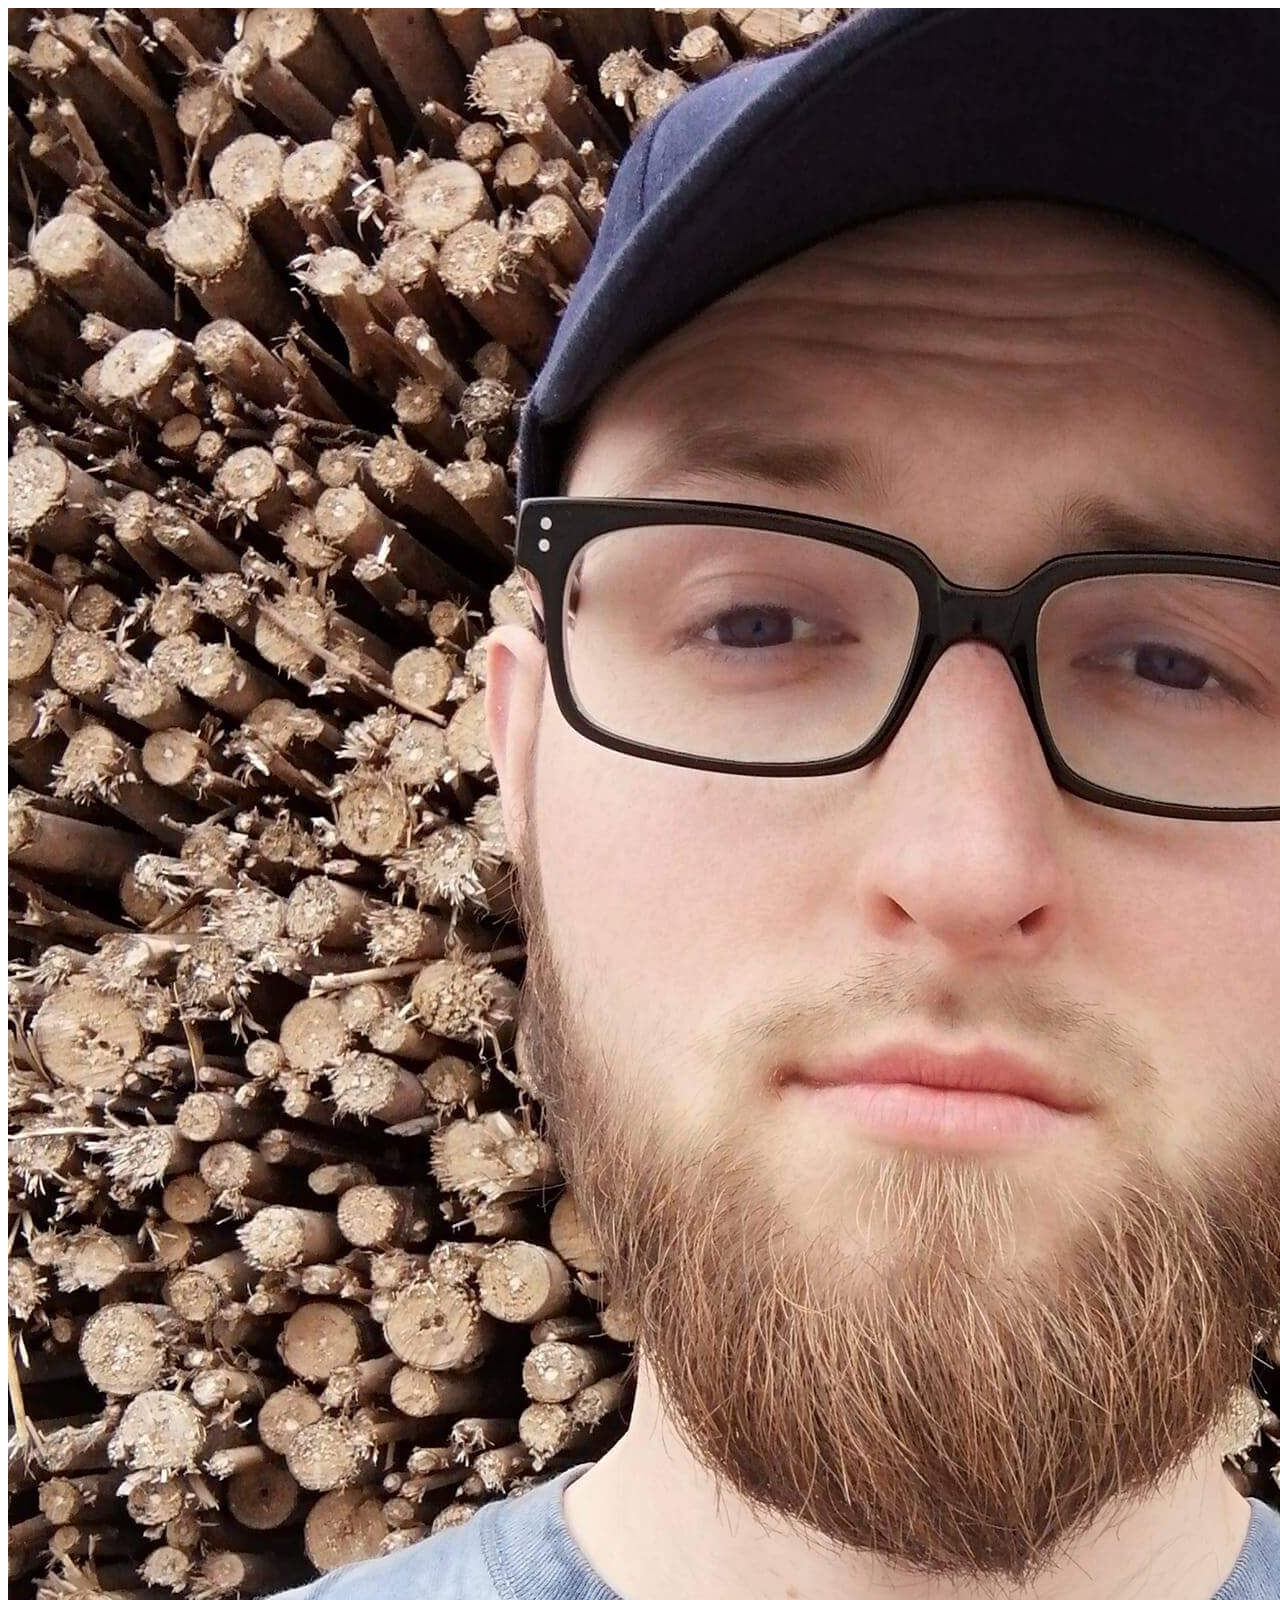
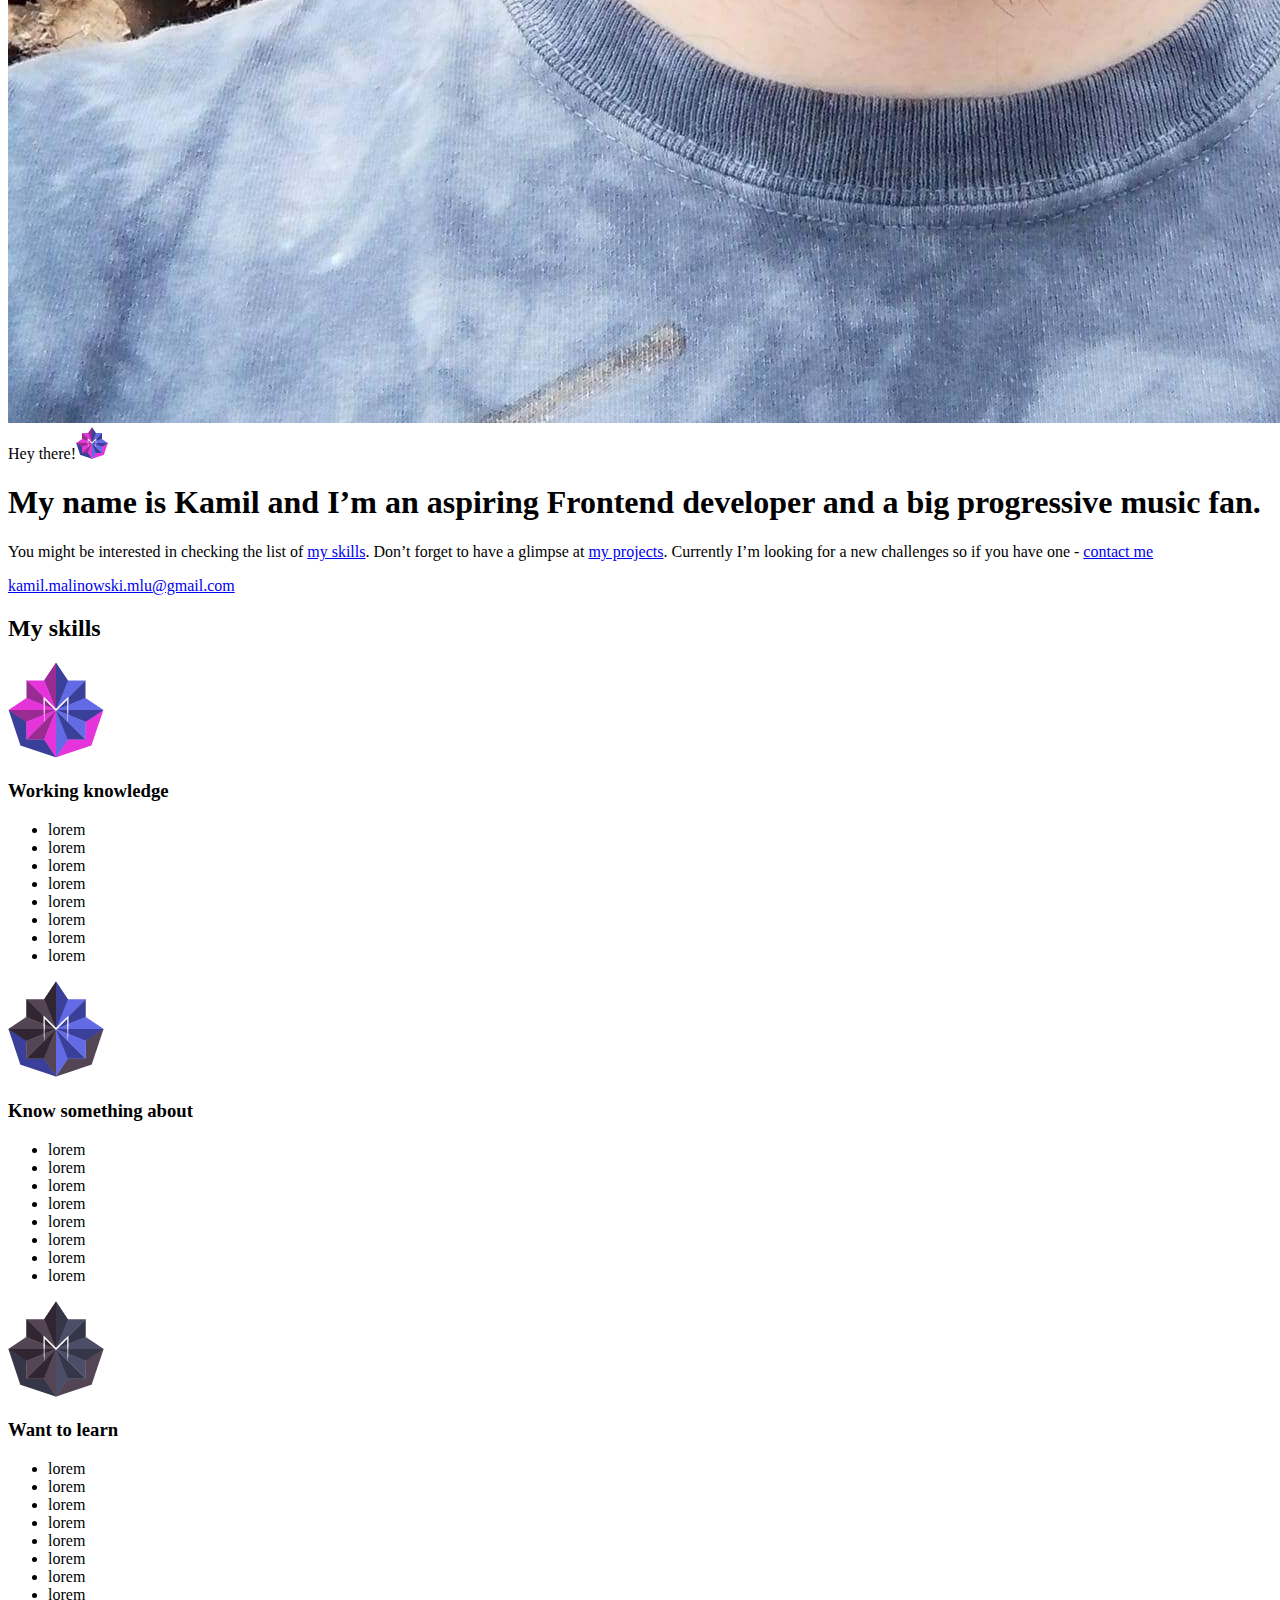
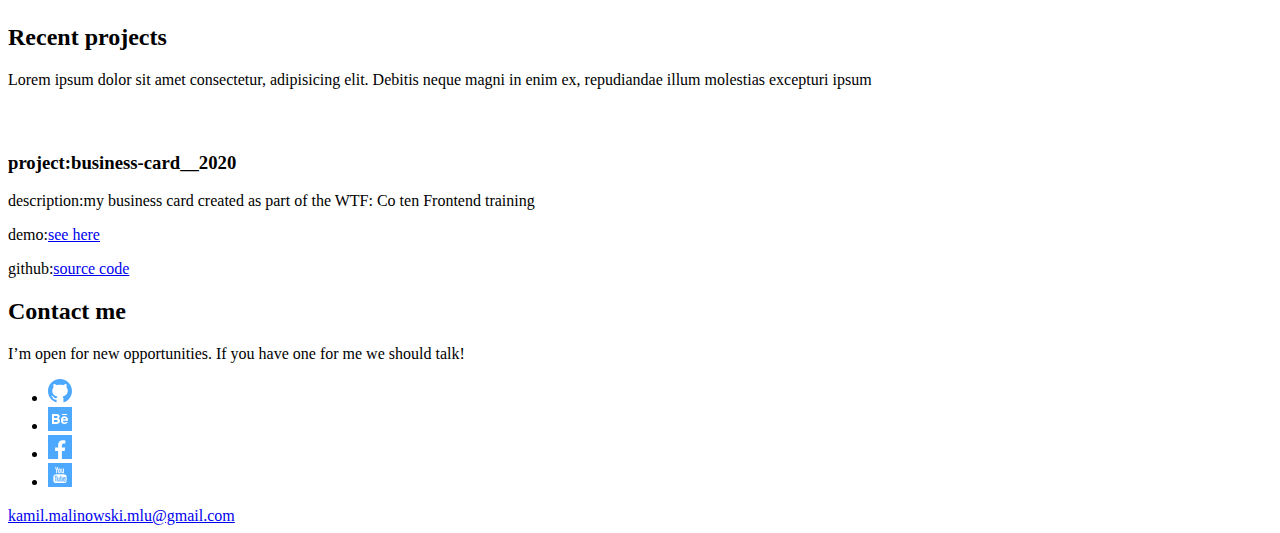
==== src/pages/index.html @ a0ffa7fb "feat: project mobile styles" ====
<!DOCTYPE html>
<html lang="en">
  <head>
    <meta charset="UTF-8" />
    <meta name="viewport" content="width=device-width, initial-scale=1.0" />
    <title>Kamil WTF - portfolio</title>
    <meta name="description" content="Kamil's WTF skills and projcts" />
    <!-- Title -->
    <meta property="og:title" content="Kamil WTF - portfolio" />
    <!-- OPTIONAL description. 2-4 sentences. -->
    <meta property="og:description" content="Kamil's WTF skills and projcts" />
    <!-- full url with http(s) ie. https://maciejkorsan.github.io/my-repo/ -->
    <meta property="og:url" content="https://kamilMalinowski.github.io" />
    <!-- full url to the image with http(s) ie. https://maciejkorsan.github.io/my-repo/assets/img/fb.png. Facebook suggests at least 1200 x 630. -->
    <meta property="og:image" content="#" />
  </head>

  <body class="body">
    <main class="main">
      <!--HERO-->
      <section class="hero">
        <div class="hero__image-container">
          <img
            class="hero__image"
            src="../assets/img/kamilMalinowski.jpg"
            alt="Kamil's WTF photo"
          />
          <span class="hero__hello">
            Hey there!<img
              class="hero__icon"
              src="../assets/icons/favicon-32x32.png"
              alt="Kamil's WTF hello icon"
            />
          </span>
        </div>
        <div class="hero__description">
          <h1 class="hero__header">
            My name is Kamil and I’m an aspiring
            <span class="hero__special">Frontend developer</span> and a big
            progressive music fan.
          </h1>
          <p class="hero__paragraph">
            You might be interested in checking the list of
            <a class="hero__link" href="#skills">my skills</a>. Don’t forget to
            have a glimpse at
            <a class="hero__link" href="#projects">my projects</a>. Currently
            I’m looking for a new challenges so if you have one -
            <a class="hero__link" href="#contact">contact me</a>
          </p>
          <a class="hero__contact" href="mailTo:kamil.malinowski.mlu@gmail.com"
            >kamil.malinowski.mlu@gmail.com</a
          >
        </div>
      </section>

      <!--SKILLS-->
      <section class="skills" id="skills">
        <h2 class="skills__header">My skills</h2>
        <article class="skills-section">
          <img
            class="skills-section__picture"
            src="../assets/icons/favicon-96x96.png"
            alt="Working knowledge"
          />
          <h3 class="skills-section__header">Working knowledge</h3>
          <ul class="skills-list">
            <li class="skills-list__item">lorem</li>
            <li class="skills-list__item">lorem</li>
            <li class="skills-list__item">lorem</li>
            <li class="skills-list__item">lorem</li>
            <li class="skills-list__item">lorem</li>
            <li class="skills-list__item">lorem</li>
            <li class="skills-list__item">lorem</li>
            <li class="skills-list__item">lorem</li>
          </ul>
        </article>
        <article class="skills-section">
          <img
            class="skills-section__picture"
            src="../assets/icons/favicon-96x96__halfGrey.png"
            alt="Know something about"
          />
          <h3 class="skills-section__header">Know something about</h3>
          <ul class="skills-list skills-list--half">
            <li class="skills-list__item">lorem</li>
            <li class="skills-list__item">lorem</li>
            <li class="skills-list__item">lorem</li>
            <li class="skills-list__item">lorem</li>
            <li class="skills-list__item">lorem</li>
            <li class="skills-list__item">lorem</li>
            <li class="skills-list__item">lorem</li>
            <li class="skills-list__item">lorem</li>
          </ul>
        </article>
        <article class="skills-section">
          <img
            class="skills-section__picture"
            src="../assets/icons/favicon-96x96__fullGrey.png"
            alt="Want to learn"
          />
          <h3 class="skills-section__header">Want to learn</h3>
          <ul class="skills-list skills-list--full">
            <li class="skills-list__item">lorem</li>
            <li class="skills-list__item">lorem</li>
            <li class="skills-list__item">lorem</li>
            <li class="skills-list__item">lorem</li>
            <li class="skills-list__item">lorem</li>
            <li class="skills-list__item">lorem</li>
            <li class="skills-list__item">lorem</li>
            <li class="skills-list__item">lorem</li>
          </ul>
        </article>
      </section>

      <!--PROJECT-->
      <section class="projects" id="projects">
        <h2 class="projects__header">Recent projects</h2>
        <p class="projects__description">
          Lorem ipsum dolor sit amet consectetur, adipisicing elit. Debitis
          neque magni in enim ex, repudiandae illum molestias excepturi ipsum
        </p>
        <div class="projects-grid">
          <article class="project">
            <div class="project__window">
              <span class="project__dot"></span>
              <span class="project__dot"></span>
              <span class="project__dot"></span>
            </div>
            <div class="project__content">
              <img src="../assets/img/ghicon.svg" alt="" />
              <h3 class="project__grid project__title">
                <span class="project__label">project:</span
                ><span>business-card__2020 </span>
              </h3>
              <p class="project__grid">
                <span class="project__label">description:</span
                ><span
                  >my business card created as part of the WTF: Co ten Frontend
                  training</span
                >
              </p>
              <p class="project__grid">
                <span class="project__label">demo:</span
                ><span
                  ><a class="project__link" href="#" title="#"
                    >see here</a
                  ></span
                >
              </p>
              <p class="project__grid">
                <span class="project__label">github:</span
                ><span
                  ><a class="project__link" href="#" title="#"
                    >source code</a
                  ></span
                >
              </p>
            </div>
          </article>
        </div>
      </section>

      <!--CONTACT-->
      <section class="contact" id="contact">
        <h2 class="contact__header">Contact me</h2>
        <p class="contact__description">
          I’m open for new opportunities. If you have one for me we should talk!
        </p>
        <div class="contact__links">
          <ul class="socials">
            <li class="socials__item">
              <a
                class="socials__link"
                href="https://github.com/kamilMalinowski"
              >
                <img
                  class="socials__icon"
                  src="../assets/img/github.svg"
                  alt="Kamil's WTF github page"
              /></a>
            </li>
            <li class="socials__item">
              <a
                class="socials__link"
                href="https://www.behance.net/kamilmalinowski"
              >
                <img
                  class="socials__icon"
                  src="../assets/img/behance.svg"
                  alt="Kamil's WTF behance page"
              /></a>
            </li>
            <li class="socials__item">
              <a
                class="socials__link"
                href="https://www.facebook.com/kams.malinowski"
              >
                <img
                  class="socials__icon"
                  src="../assets/img/facebook.svg"
                  alt="Kamil's WTF facebook page"
              /></a>
            </li>
            <li class="socials__item">
              <a
                class="socials__link"
                href="https://www.youtube.com/user/KamilAsomia"
              >
                <img
                  class="socials__icon"
                  src="../assets/img/youtube.svg"
                  alt="Kamil's WTF youtube page"
              /></a>
            </li>
          </ul>
          <a class="contact__mail" href="mailTo:kamil.malinowski.mlu@gmail.com"
            >kamil.malinowski.mlu@gmail.com</a
          >
        </div>
      </section>
    </main>
  </body>
</html>
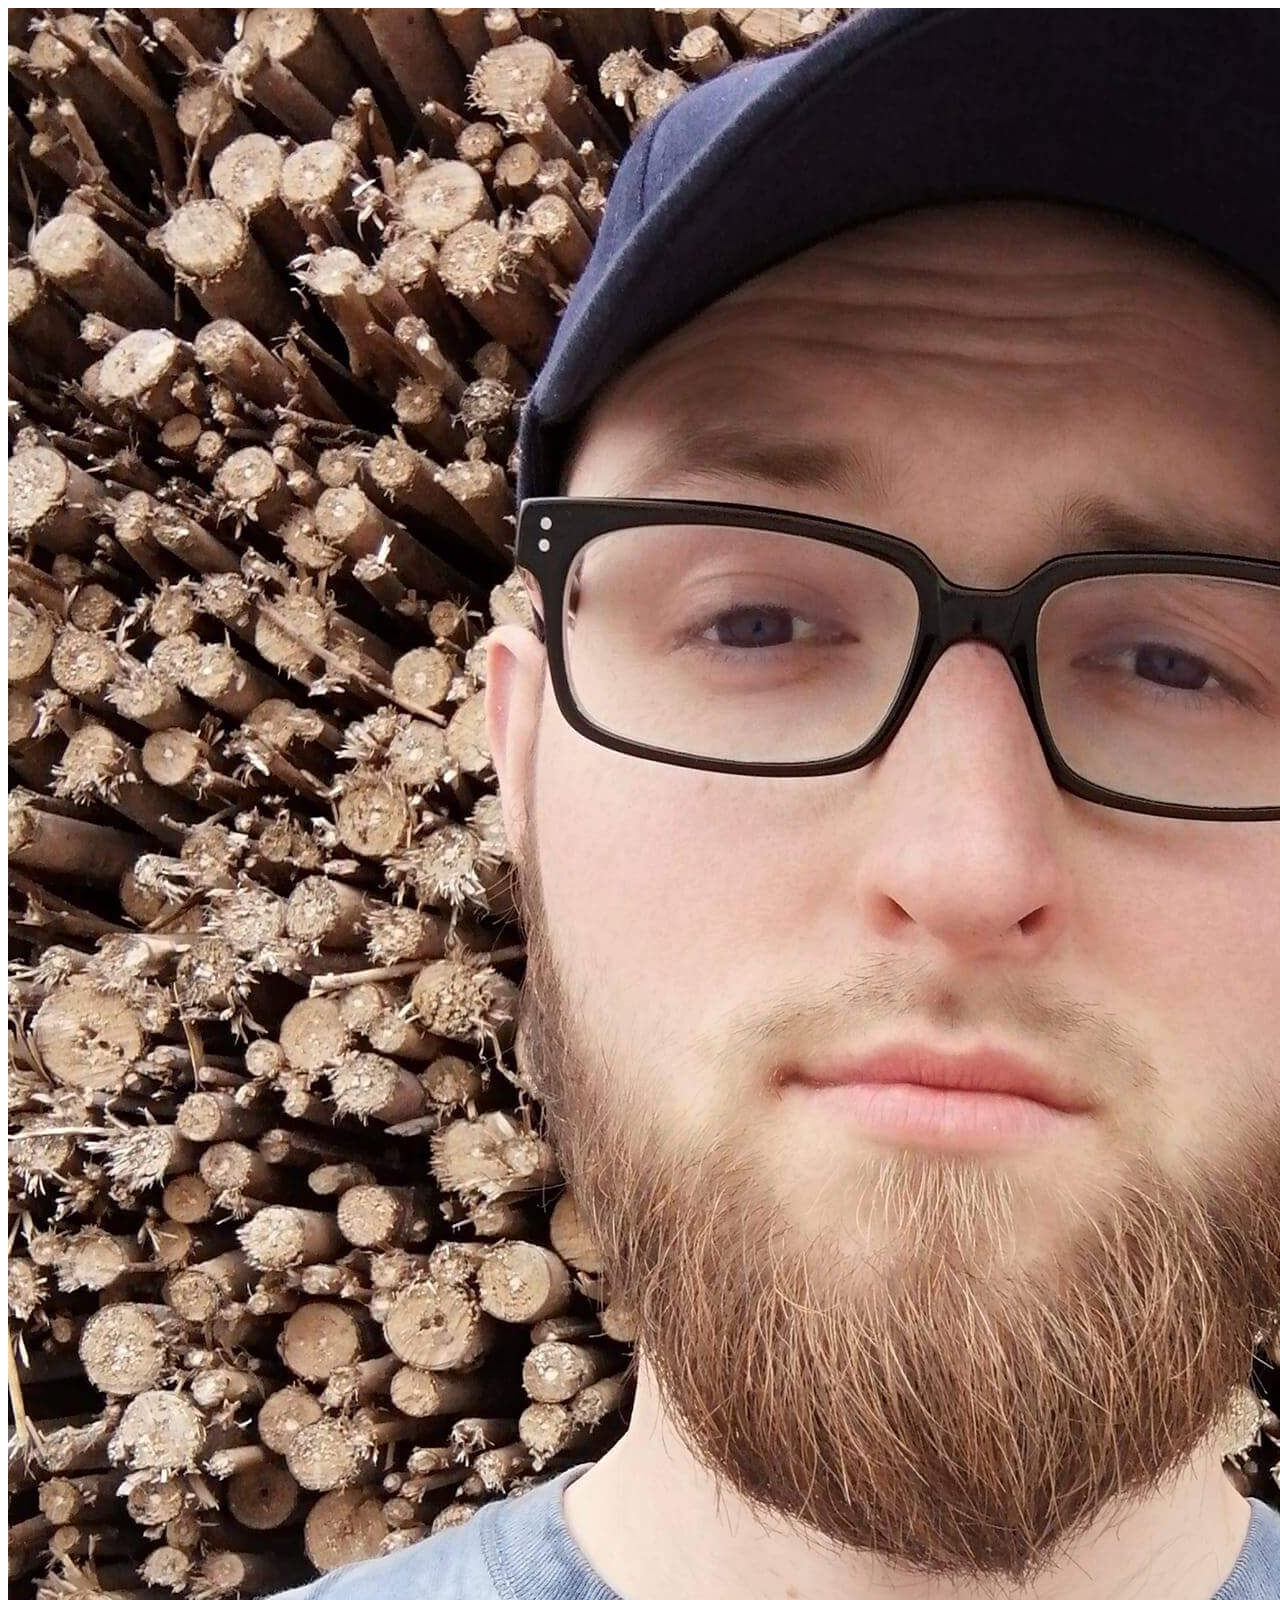
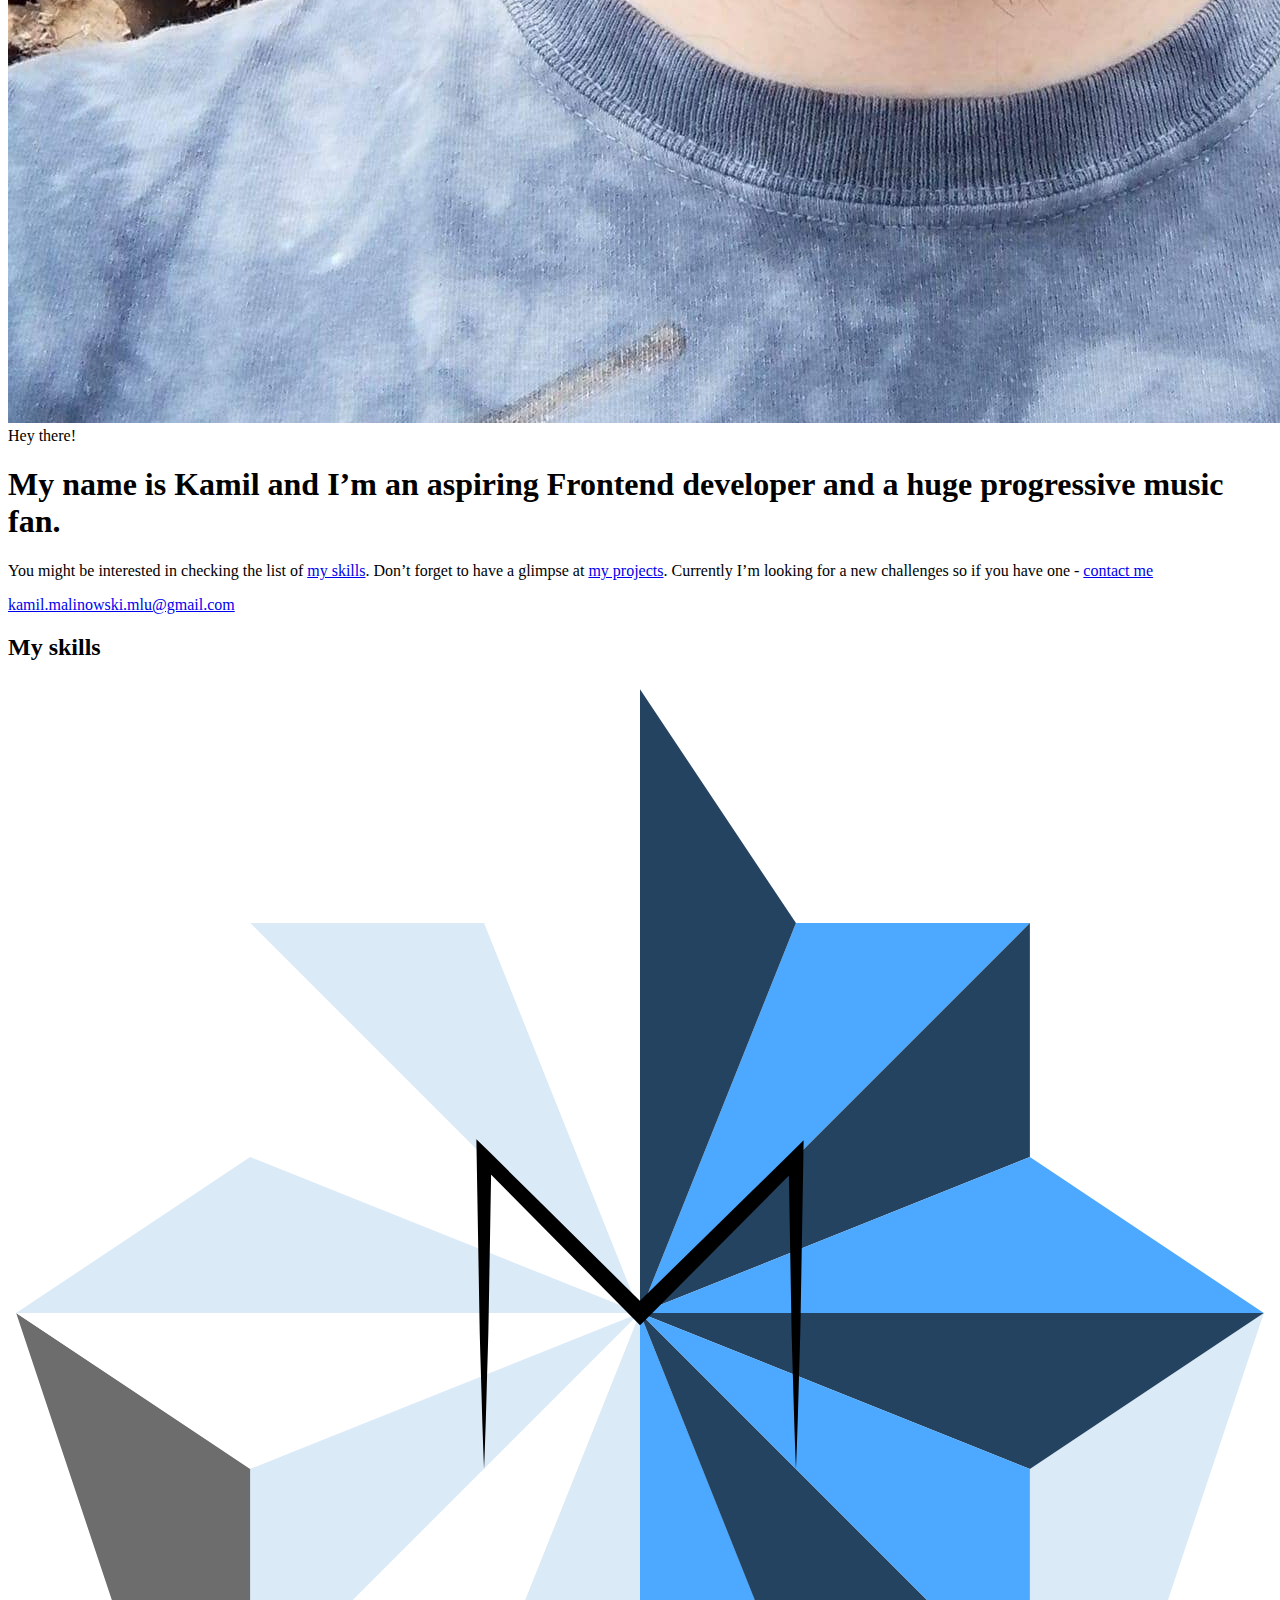
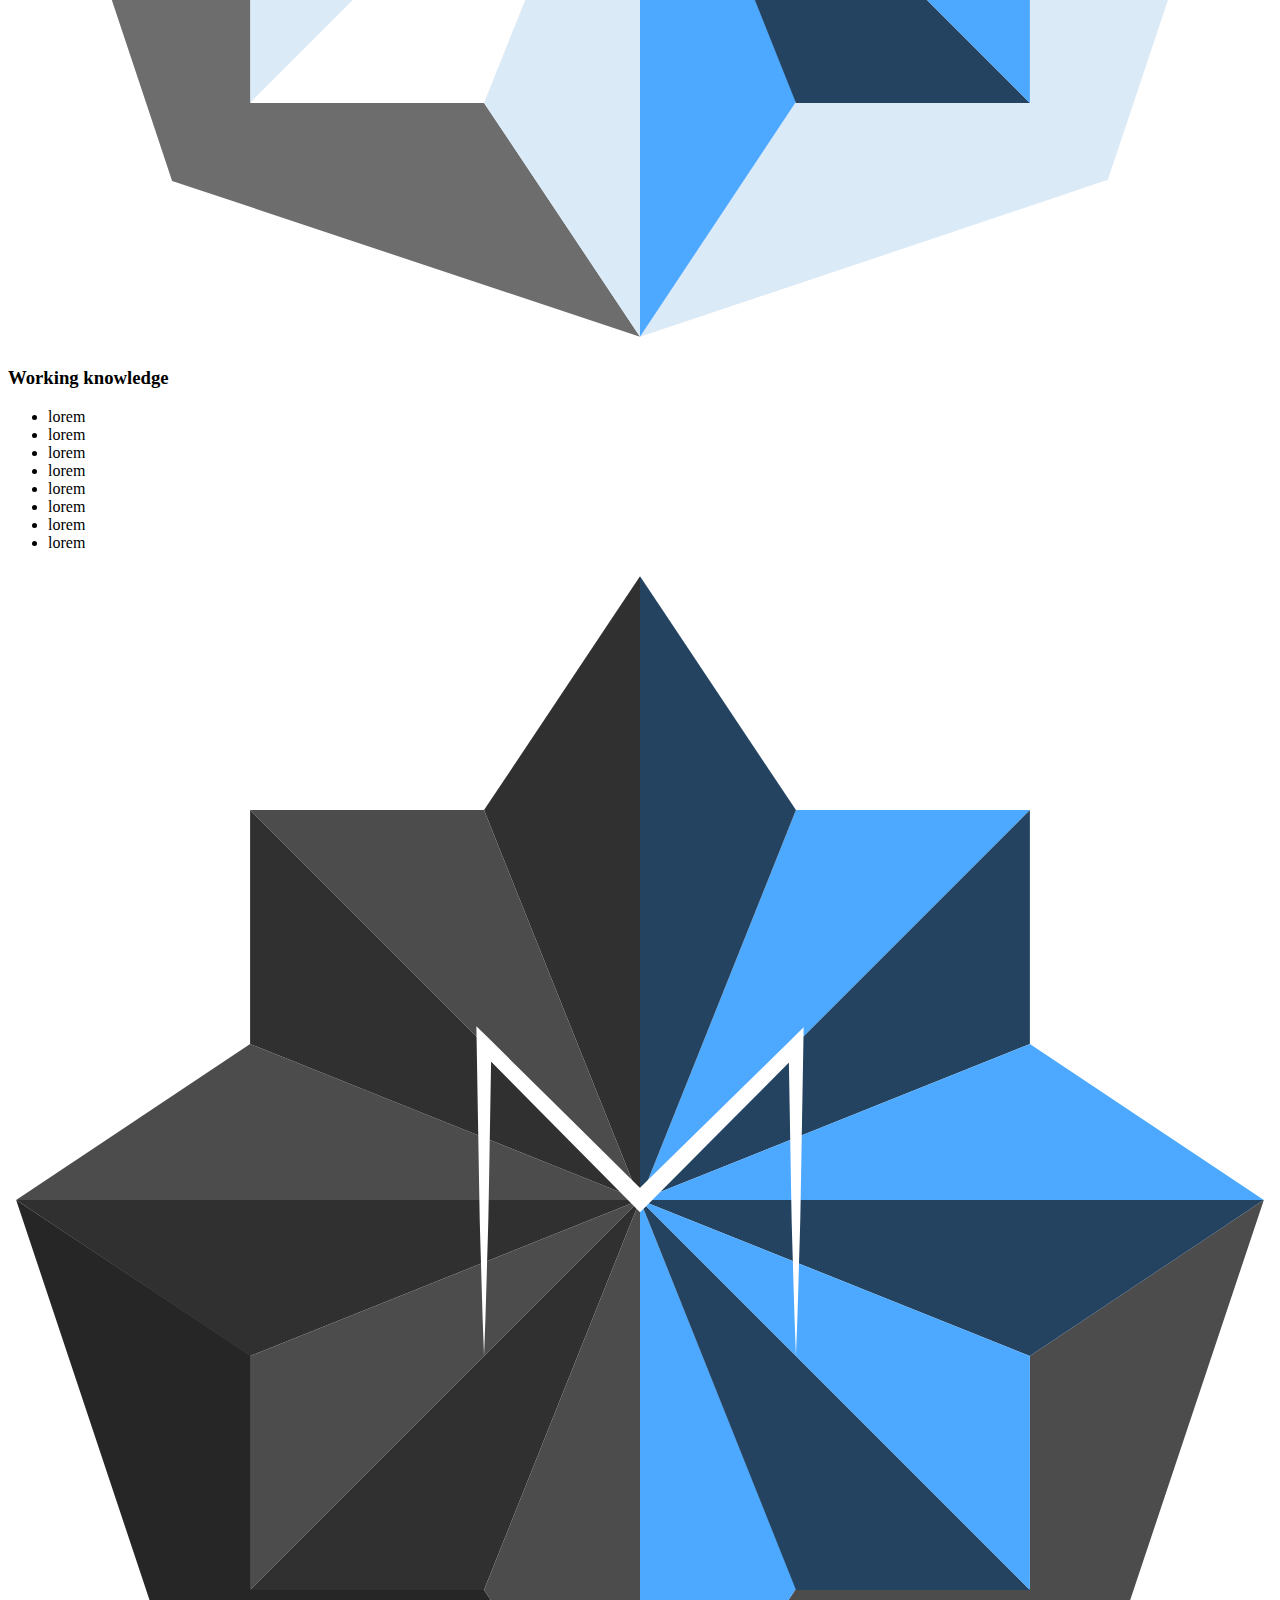
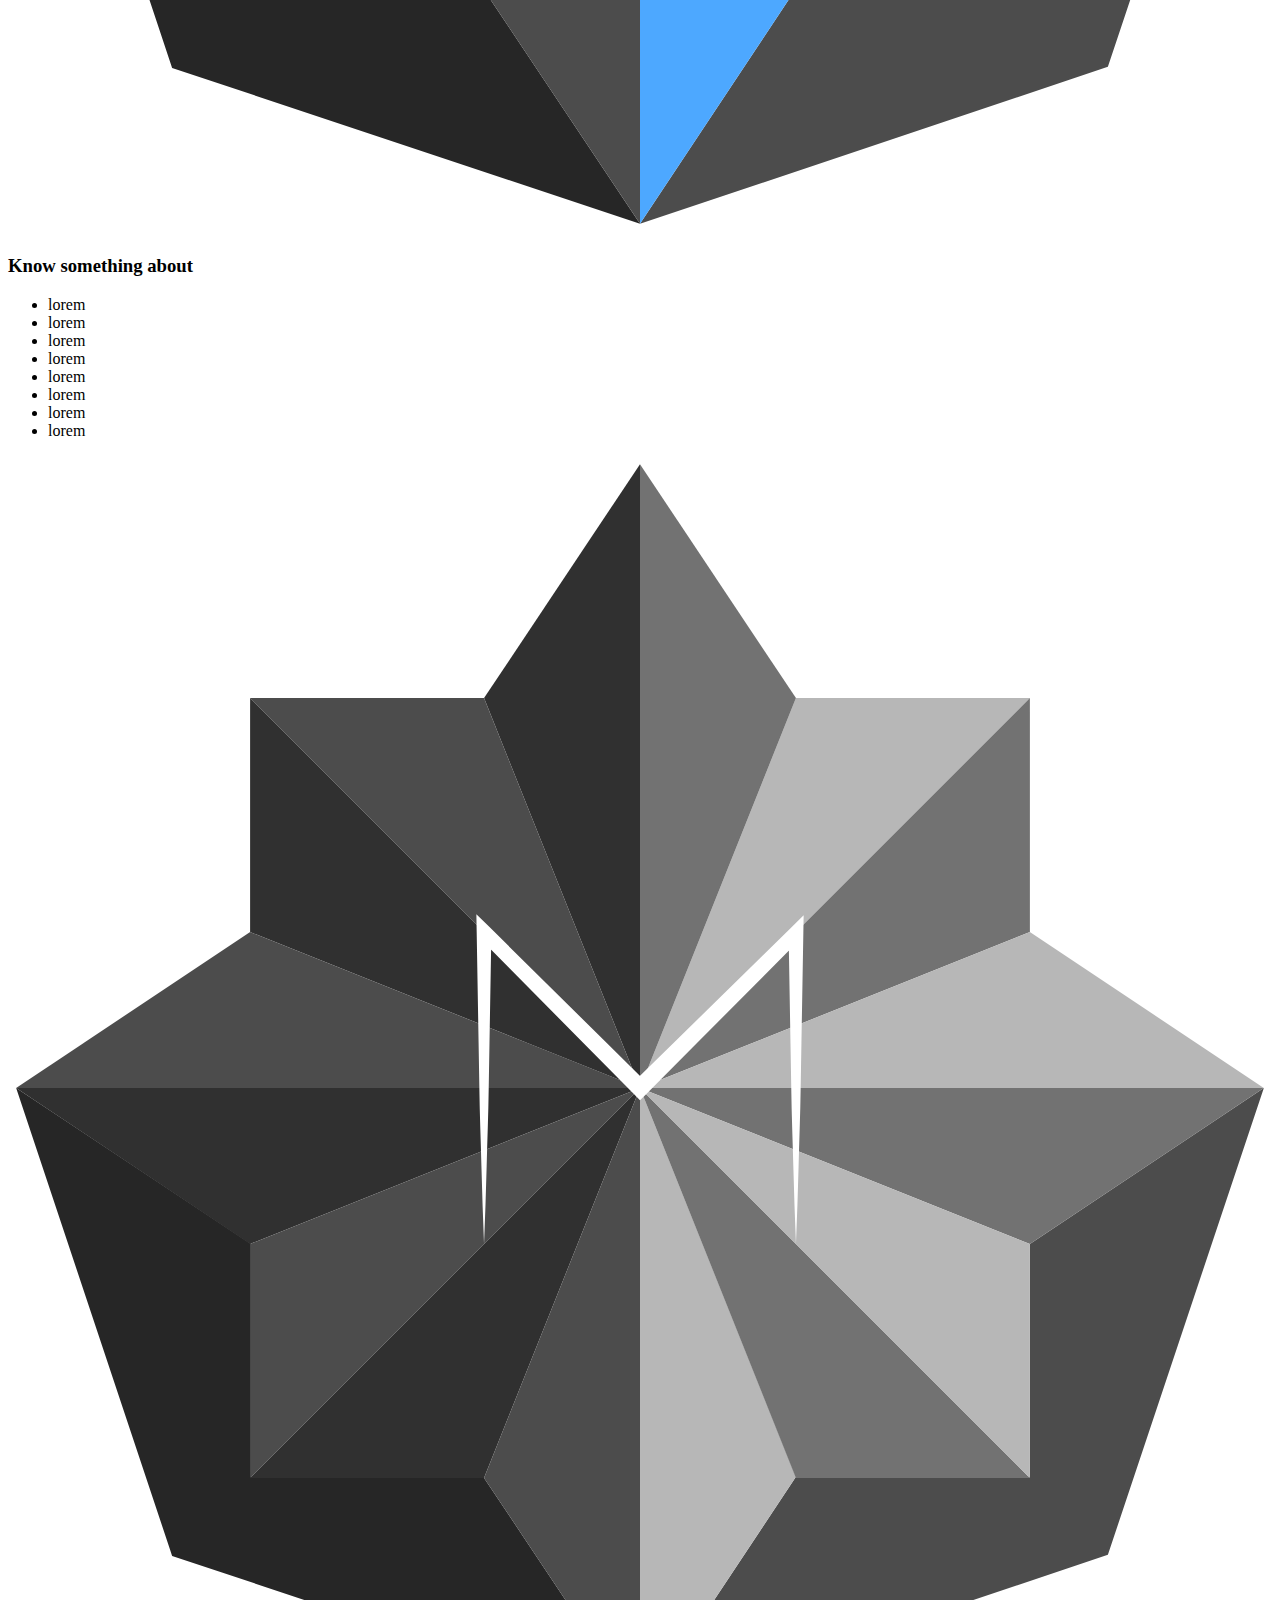
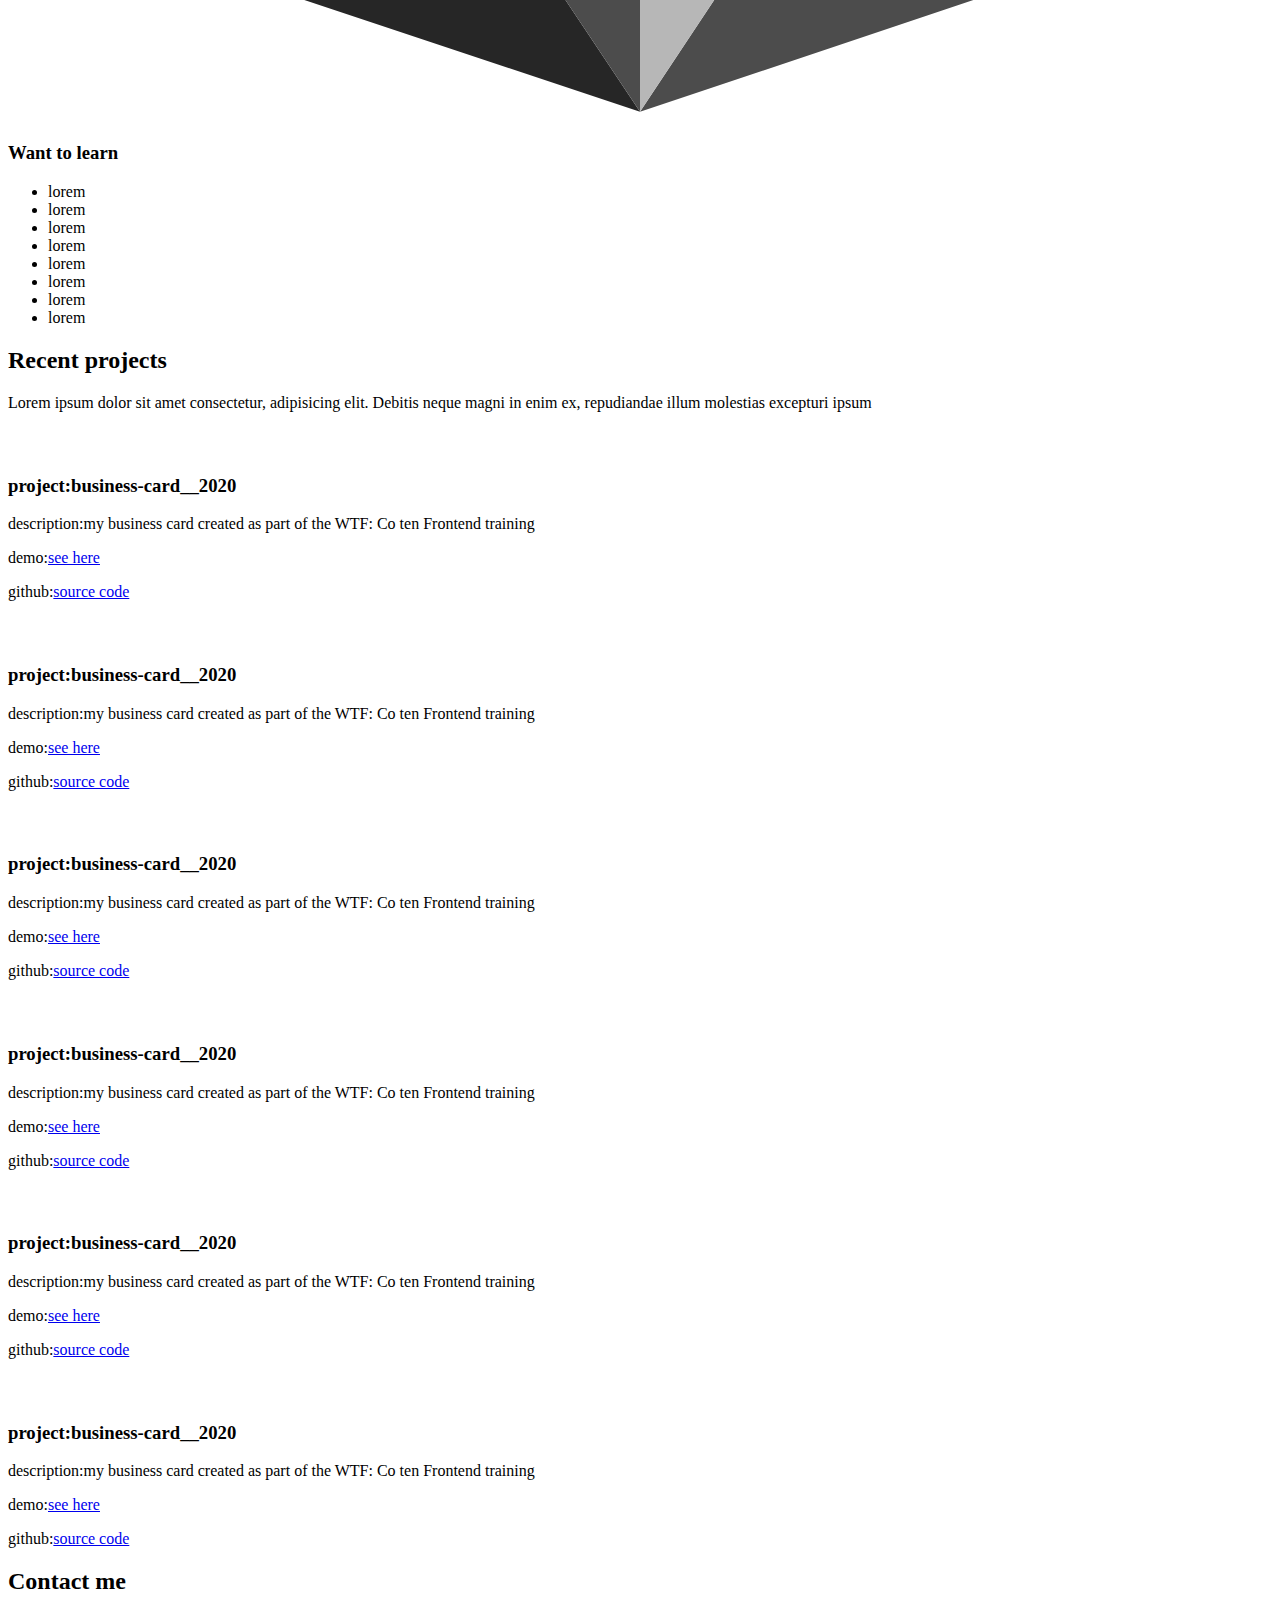
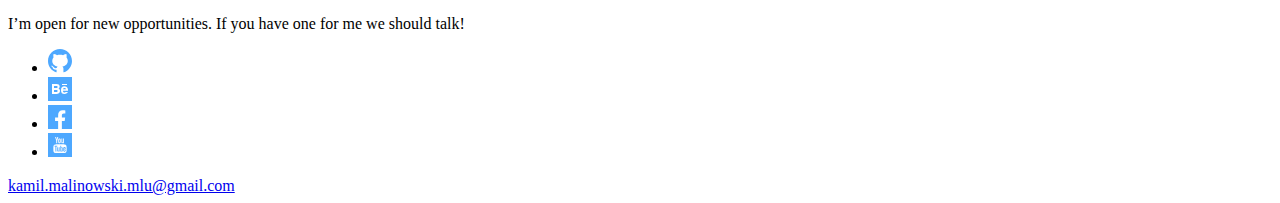
==== commit 2daef30d: "feat: all desktop styles" ====
--- a/src/pages/index.html
+++ b/src/pages/index.html
@@ -26,17 +26,13 @@
             alt="Kamil's WTF photo"
           />
           <span class="hero__hello">
-            Hey there!<img
-              class="hero__icon"
-              src="../assets/icons/favicon-32x32.png"
-              alt="Kamil's WTF hello icon"
-            />
+            Hey there!
           </span>
         </div>
         <div class="hero__description">
           <h1 class="hero__header">
             My name is Kamil and I’m an aspiring
-            <span class="hero__special">Frontend developer</span> and a big
+            <span class="hero__special">Frontend developer</span> and a huge
             progressive music fan.
           </h1>
           <p class="hero__paragraph">
@@ -56,60 +52,62 @@
       <!--SKILLS-->
       <section class="skills" id="skills">
         <h2 class="skills__header">My skills</h2>
-        <article class="skills-section">
-          <img
-            class="skills-section__picture"
-            src="../assets/icons/favicon-96x96.png"
-            alt="Working knowledge"
-          />
-          <h3 class="skills-section__header">Working knowledge</h3>
-          <ul class="skills-list">
-            <li class="skills-list__item">lorem</li>
-            <li class="skills-list__item">lorem</li>
-            <li class="skills-list__item">lorem</li>
-            <li class="skills-list__item">lorem</li>
-            <li class="skills-list__item">lorem</li>
-            <li class="skills-list__item">lorem</li>
-            <li class="skills-list__item">lorem</li>
-            <li class="skills-list__item">lorem</li>
-          </ul>
-        </article>
-        <article class="skills-section">
-          <img
-            class="skills-section__picture"
-            src="../assets/icons/favicon-96x96__halfGrey.png"
-            alt="Know something about"
-          />
-          <h3 class="skills-section__header">Know something about</h3>
-          <ul class="skills-list skills-list--half">
-            <li class="skills-list__item">lorem</li>
-            <li class="skills-list__item">lorem</li>
-            <li class="skills-list__item">lorem</li>
-            <li class="skills-list__item">lorem</li>
-            <li class="skills-list__item">lorem</li>
-            <li class="skills-list__item">lorem</li>
-            <li class="skills-list__item">lorem</li>
-            <li class="skills-list__item">lorem</li>
-          </ul>
-        </article>
-        <article class="skills-section">
-          <img
-            class="skills-section__picture"
-            src="../assets/icons/favicon-96x96__fullGrey.png"
-            alt="Want to learn"
-          />
-          <h3 class="skills-section__header">Want to learn</h3>
-          <ul class="skills-list skills-list--full">
-            <li class="skills-list__item">lorem</li>
-            <li class="skills-list__item">lorem</li>
-            <li class="skills-list__item">lorem</li>
-            <li class="skills-list__item">lorem</li>
-            <li class="skills-list__item">lorem</li>
-            <li class="skills-list__item">lorem</li>
-            <li class="skills-list__item">lorem</li>
-            <li class="skills-list__item">lorem</li>
-          </ul>
-        </article>
+        <div class="skills__content">
+          <article class="skills-section">
+            <img
+              class="skills-section__picture"
+              src="../assets/img/icon.svg"
+              alt="Working knowledge"
+            />
+            <h3 class="skills-section__header">Working knowledge</h3>
+            <ul class="skills-list">
+              <li class="skills-list__item">lorem</li>
+              <li class="skills-list__item">lorem</li>
+              <li class="skills-list__item">lorem</li>
+              <li class="skills-list__item">lorem</li>
+              <li class="skills-list__item">lorem</li>
+              <li class="skills-list__item">lorem</li>
+              <li class="skills-list__item">lorem</li>
+              <li class="skills-list__item">lorem</li>
+            </ul>
+          </article>
+          <article class="skills-section">
+            <img
+              class="skills-section__picture"
+              src="../assets/img/icon_half.svg"
+              alt="Know something about"
+            />
+            <h3 class="skills-section__header">Know something about</h3>
+            <ul class="skills-list skills-list--half">
+              <li class="skills-list__item">lorem</li>
+              <li class="skills-list__item">lorem</li>
+              <li class="skills-list__item">lorem</li>
+              <li class="skills-list__item">lorem</li>
+              <li class="skills-list__item">lorem</li>
+              <li class="skills-list__item">lorem</li>
+              <li class="skills-list__item">lorem</li>
+              <li class="skills-list__item">lorem</li>
+            </ul>
+          </article>
+          <article class="skills-section">
+            <img
+              class="skills-section__picture"
+              src="../assets/img/icon_full.svg"
+              alt="Want to learn"
+            />
+            <h3 class="skills-section__header">Want to learn</h3>
+            <ul class="skills-list skills-list--full">
+              <li class="skills-list__item">lorem</li>
+              <li class="skills-list__item">lorem</li>
+              <li class="skills-list__item">lorem</li>
+              <li class="skills-list__item">lorem</li>
+              <li class="skills-list__item">lorem</li>
+              <li class="skills-list__item">lorem</li>
+              <li class="skills-list__item">lorem</li>
+              <li class="skills-list__item">lorem</li>
+            </ul>
+          </article>
+        </div>
       </section>
 
       <!--PROJECT-->
@@ -120,6 +118,191 @@
           neque magni in enim ex, repudiandae illum molestias excepturi ipsum
         </p>
         <div class="projects-grid">
+          <article class="project">
+            <div class="project__window">
+              <span class="project__dot"></span>
+              <span class="project__dot"></span>
+              <span class="project__dot"></span>
+            </div>
+            <div class="project__content">
+              <img src="../assets/img/ghicon.svg" alt="" />
+              <h3 class="project__grid project__title">
+                <span class="project__label">project:</span
+                ><span>business-card__2020 </span>
+              </h3>
+              <p class="project__grid">
+                <span class="project__label">description:</span
+                ><span
+                  >my business card created as part of the WTF: Co ten Frontend
+                  training</span
+                >
+              </p>
+              <p class="project__grid">
+                <span class="project__label">demo:</span
+                ><span
+                  ><a class="project__link" href="#" title="#"
+                    >see here</a
+                  ></span
+                >
+              </p>
+              <p class="project__grid">
+                <span class="project__label">github:</span
+                ><span
+                  ><a class="project__link" href="#" title="#"
+                    >source code</a
+                  ></span
+                >
+              </p>
+            </div>
+          </article>
+          <article class="project">
+            <div class="project__window">
+              <span class="project__dot"></span>
+              <span class="project__dot"></span>
+              <span class="project__dot"></span>
+            </div>
+            <div class="project__content">
+              <img src="../assets/img/ghicon.svg" alt="" />
+              <h3 class="project__grid project__title">
+                <span class="project__label">project:</span
+                ><span>business-card__2020 </span>
+              </h3>
+              <p class="project__grid">
+                <span class="project__label">description:</span
+                ><span
+                  >my business card created as part of the WTF: Co ten Frontend
+                  training</span
+                >
+              </p>
+              <p class="project__grid">
+                <span class="project__label">demo:</span
+                ><span
+                  ><a class="project__link" href="#" title="#"
+                    >see here</a
+                  ></span
+                >
+              </p>
+              <p class="project__grid">
+                <span class="project__label">github:</span
+                ><span
+                  ><a class="project__link" href="#" title="#"
+                    >source code</a
+                  ></span
+                >
+              </p>
+            </div>
+          </article>
+          <article class="project">
+            <div class="project__window">
+              <span class="project__dot"></span>
+              <span class="project__dot"></span>
+              <span class="project__dot"></span>
+            </div>
+            <div class="project__content">
+              <img src="../assets/img/ghicon.svg" alt="" />
+              <h3 class="project__grid project__title">
+                <span class="project__label">project:</span
+                ><span>business-card__2020 </span>
+              </h3>
+              <p class="project__grid">
+                <span class="project__label">description:</span
+                ><span
+                  >my business card created as part of the WTF: Co ten Frontend
+                  training</span
+                >
+              </p>
+              <p class="project__grid">
+                <span class="project__label">demo:</span
+                ><span
+                  ><a class="project__link" href="#" title="#"
+                    >see here</a
+                  ></span
+                >
+              </p>
+              <p class="project__grid">
+                <span class="project__label">github:</span
+                ><span
+                  ><a class="project__link" href="#" title="#"
+                    >source code</a
+                  ></span
+                >
+              </p>
+            </div>
+          </article>
+          <article class="project">
+            <div class="project__window">
+              <span class="project__dot"></span>
+              <span class="project__dot"></span>
+              <span class="project__dot"></span>
+            </div>
+            <div class="project__content">
+              <img src="../assets/img/ghicon.svg" alt="" />
+              <h3 class="project__grid project__title">
+                <span class="project__label">project:</span
+                ><span>business-card__2020 </span>
+              </h3>
+              <p class="project__grid">
+                <span class="project__label">description:</span
+                ><span
+                  >my business card created as part of the WTF: Co ten Frontend
+                  training</span
+                >
+              </p>
+              <p class="project__grid">
+                <span class="project__label">demo:</span
+                ><span
+                  ><a class="project__link" href="#" title="#"
+                    >see here</a
+                  ></span
+                >
+              </p>
+              <p class="project__grid">
+                <span class="project__label">github:</span
+                ><span
+                  ><a class="project__link" href="#" title="#"
+                    >source code</a
+                  ></span
+                >
+              </p>
+            </div>
+          </article>
+          <article class="project">
+            <div class="project__window">
+              <span class="project__dot"></span>
+              <span class="project__dot"></span>
+              <span class="project__dot"></span>
+            </div>
+            <div class="project__content">
+              <img src="../assets/img/ghicon.svg" alt="" />
+              <h3 class="project__grid project__title">
+                <span class="project__label">project:</span
+                ><span>business-card__2020 </span>
+              </h3>
+              <p class="project__grid">
+                <span class="project__label">description:</span
+                ><span
+                  >my business card created as part of the WTF: Co ten Frontend
+                  training</span
+                >
+              </p>
+              <p class="project__grid">
+                <span class="project__label">demo:</span
+                ><span
+                  ><a class="project__link" href="#" title="#"
+                    >see here</a
+                  ></span
+                >
+              </p>
+              <p class="project__grid">
+                <span class="project__label">github:</span
+                ><span
+                  ><a class="project__link" href="#" title="#"
+                    >source code</a
+                  ></span
+                >
+              </p>
+            </div>
+          </article>
           <article class="project">
             <div class="project__window">
               <span class="project__dot"></span>
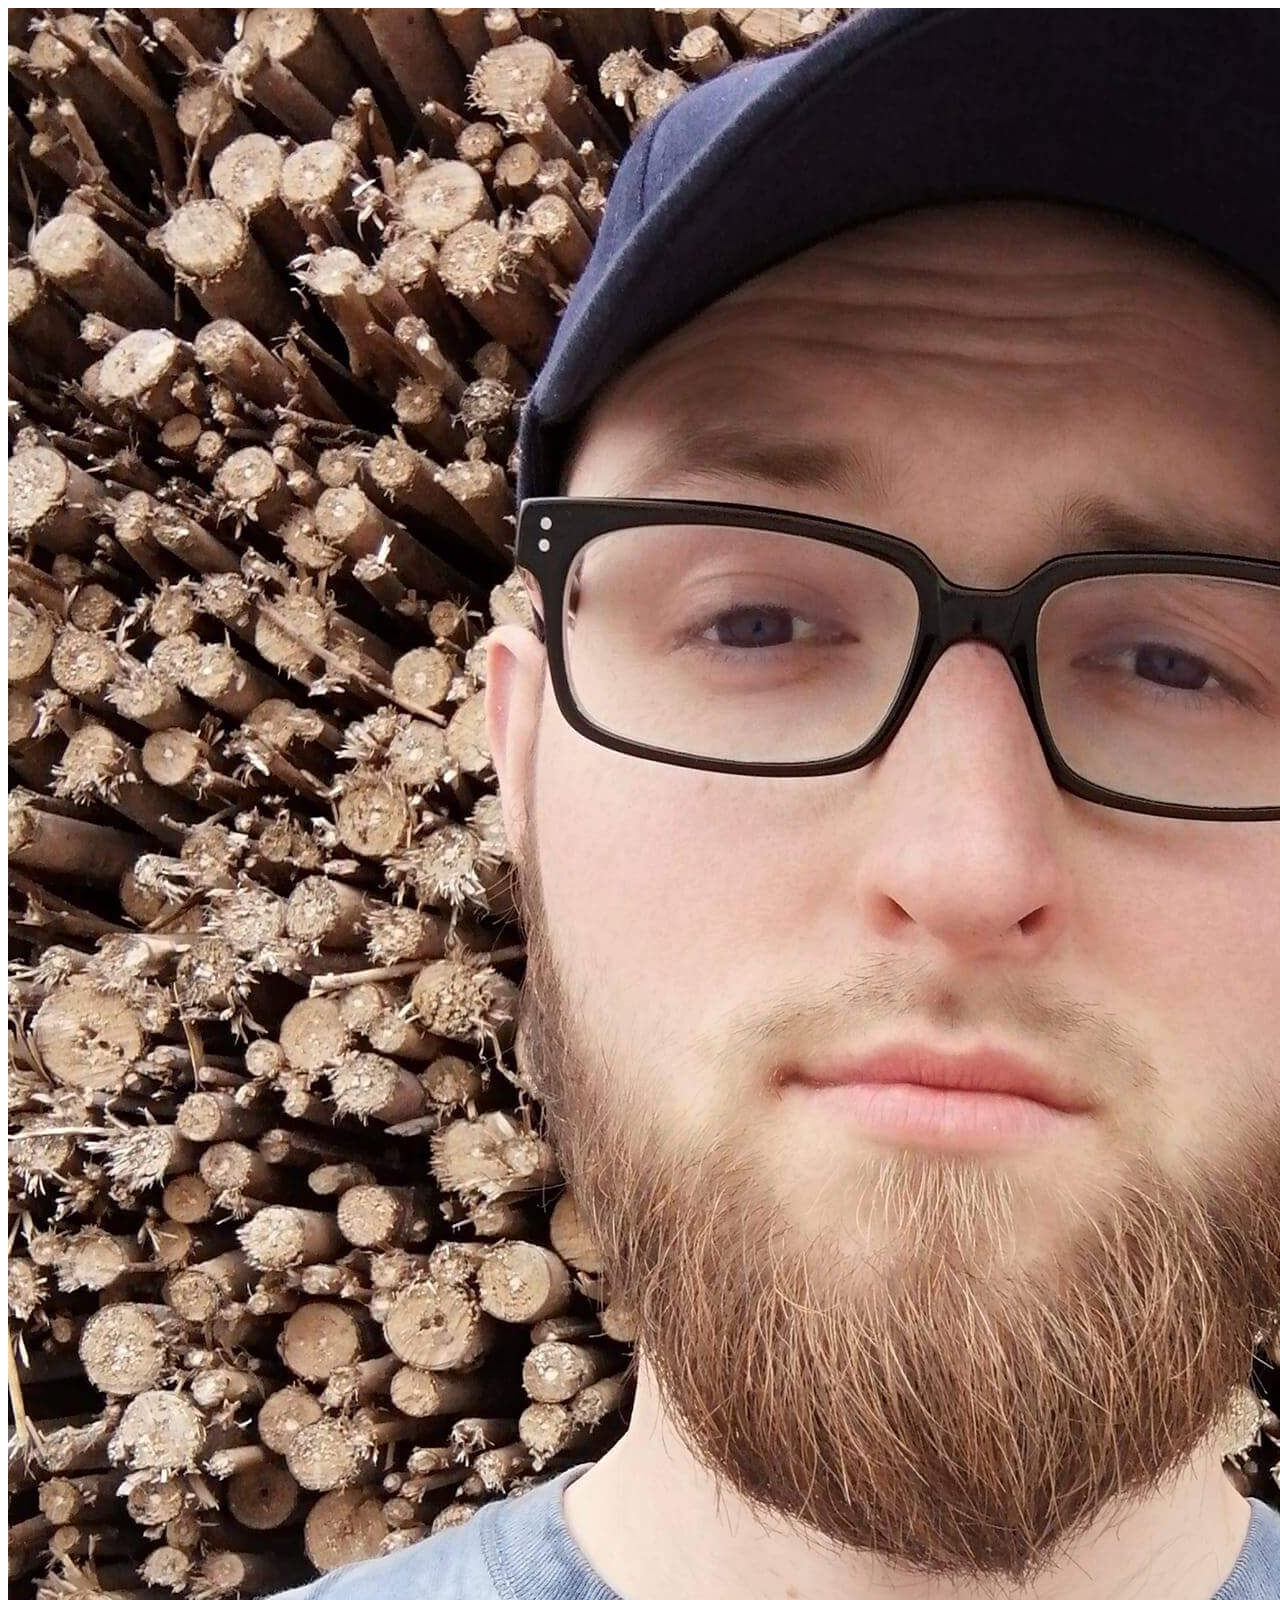
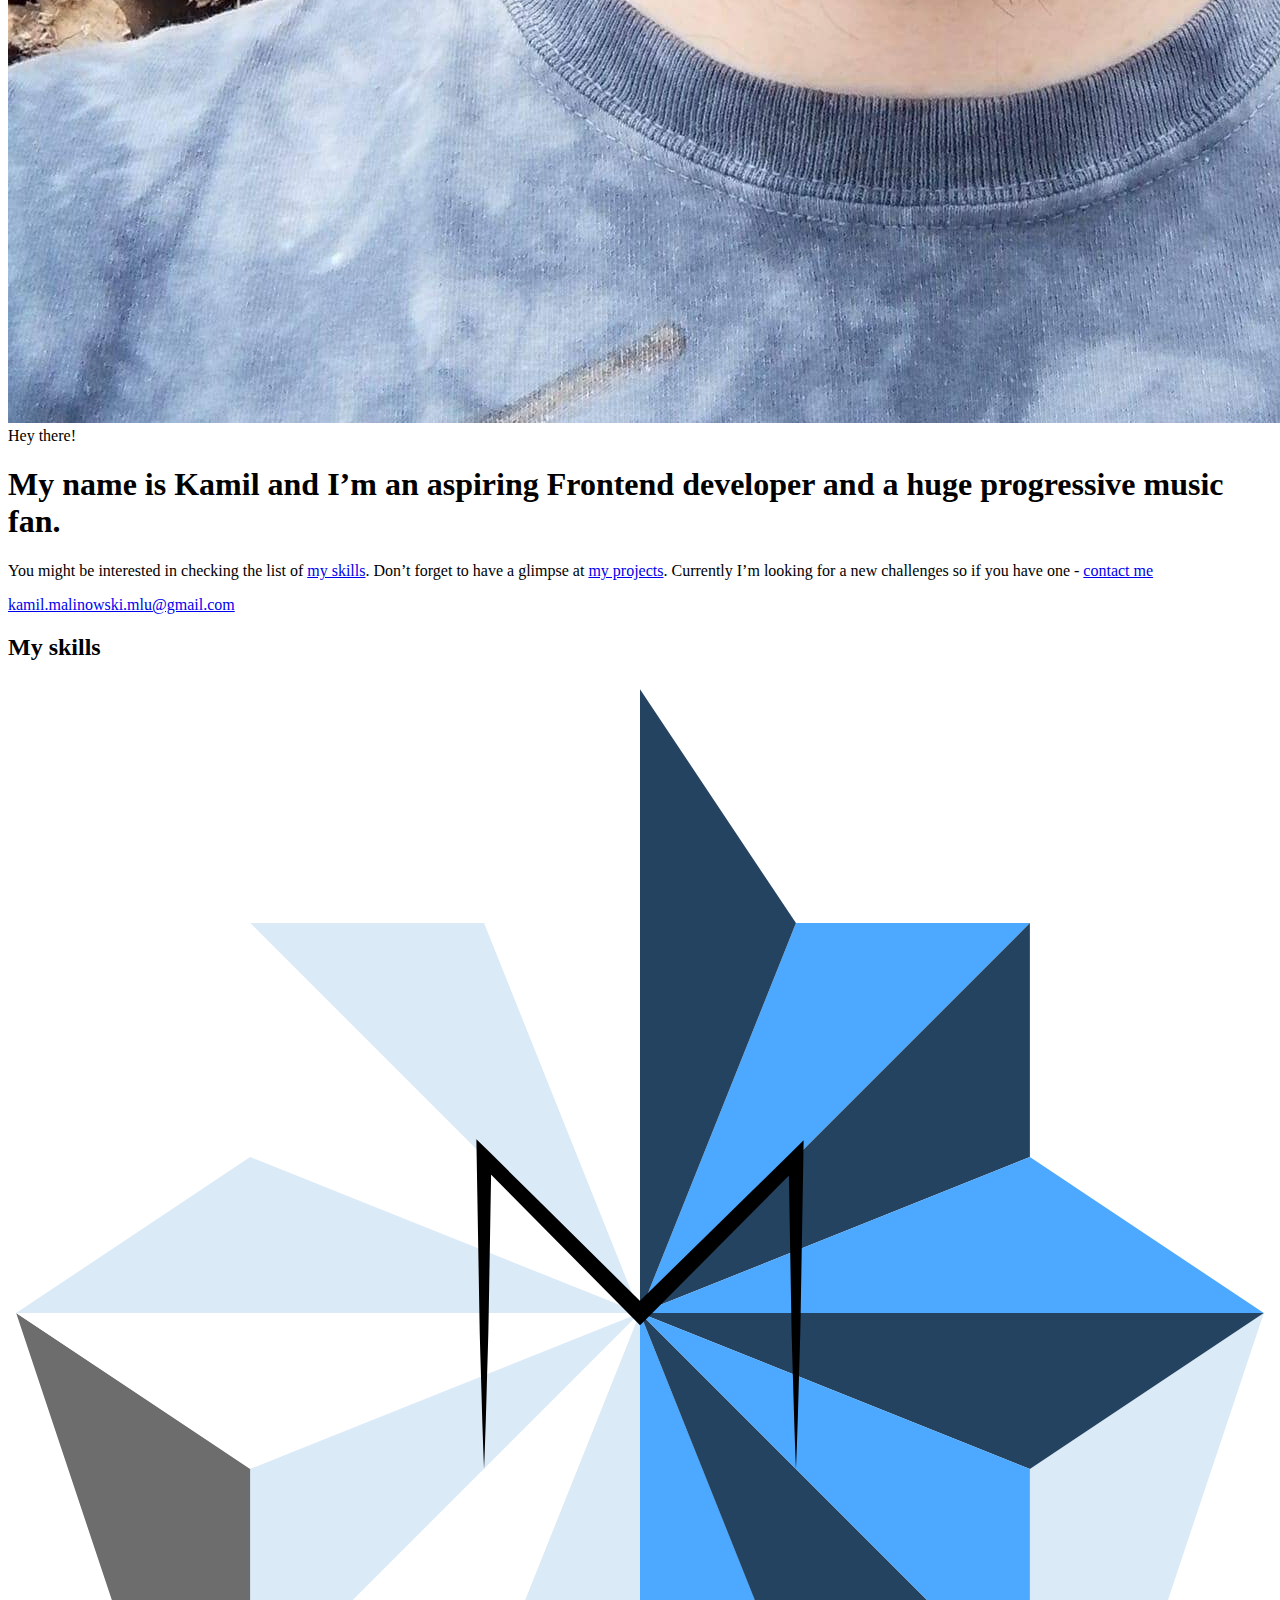
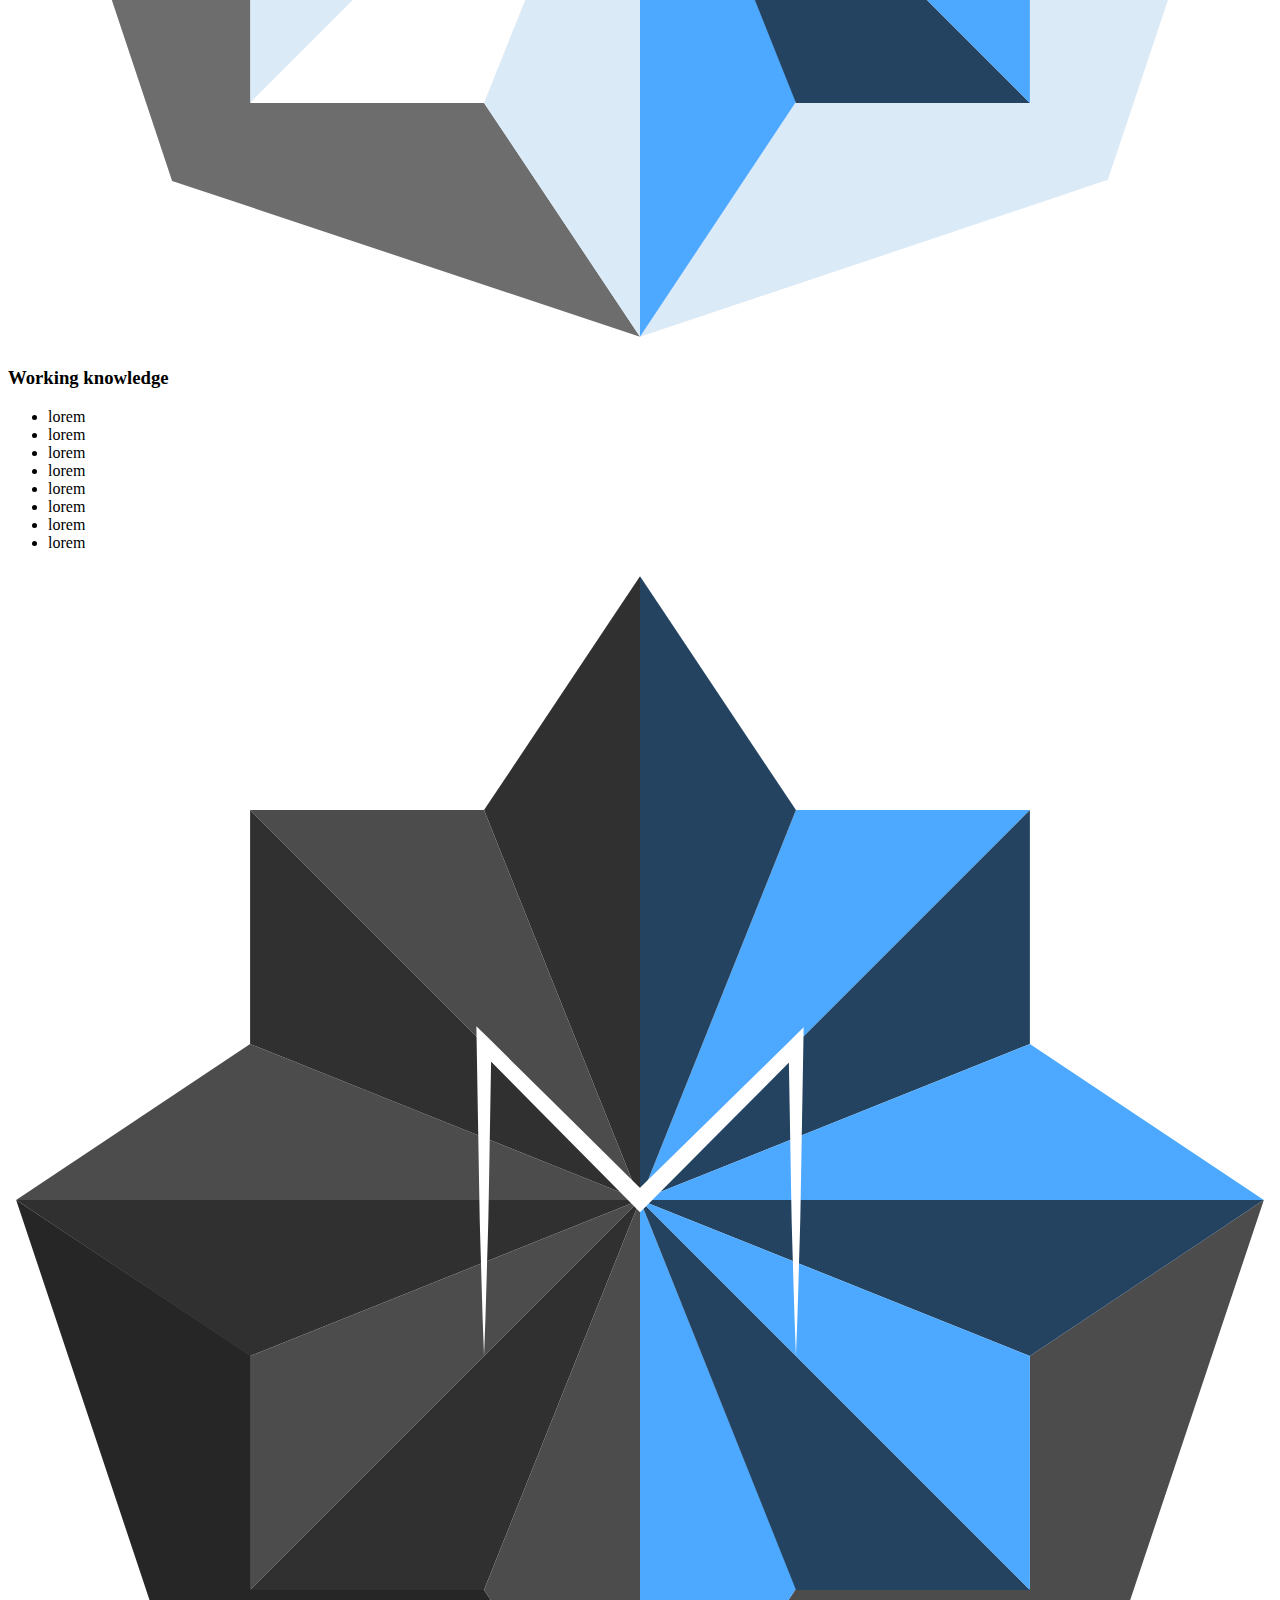
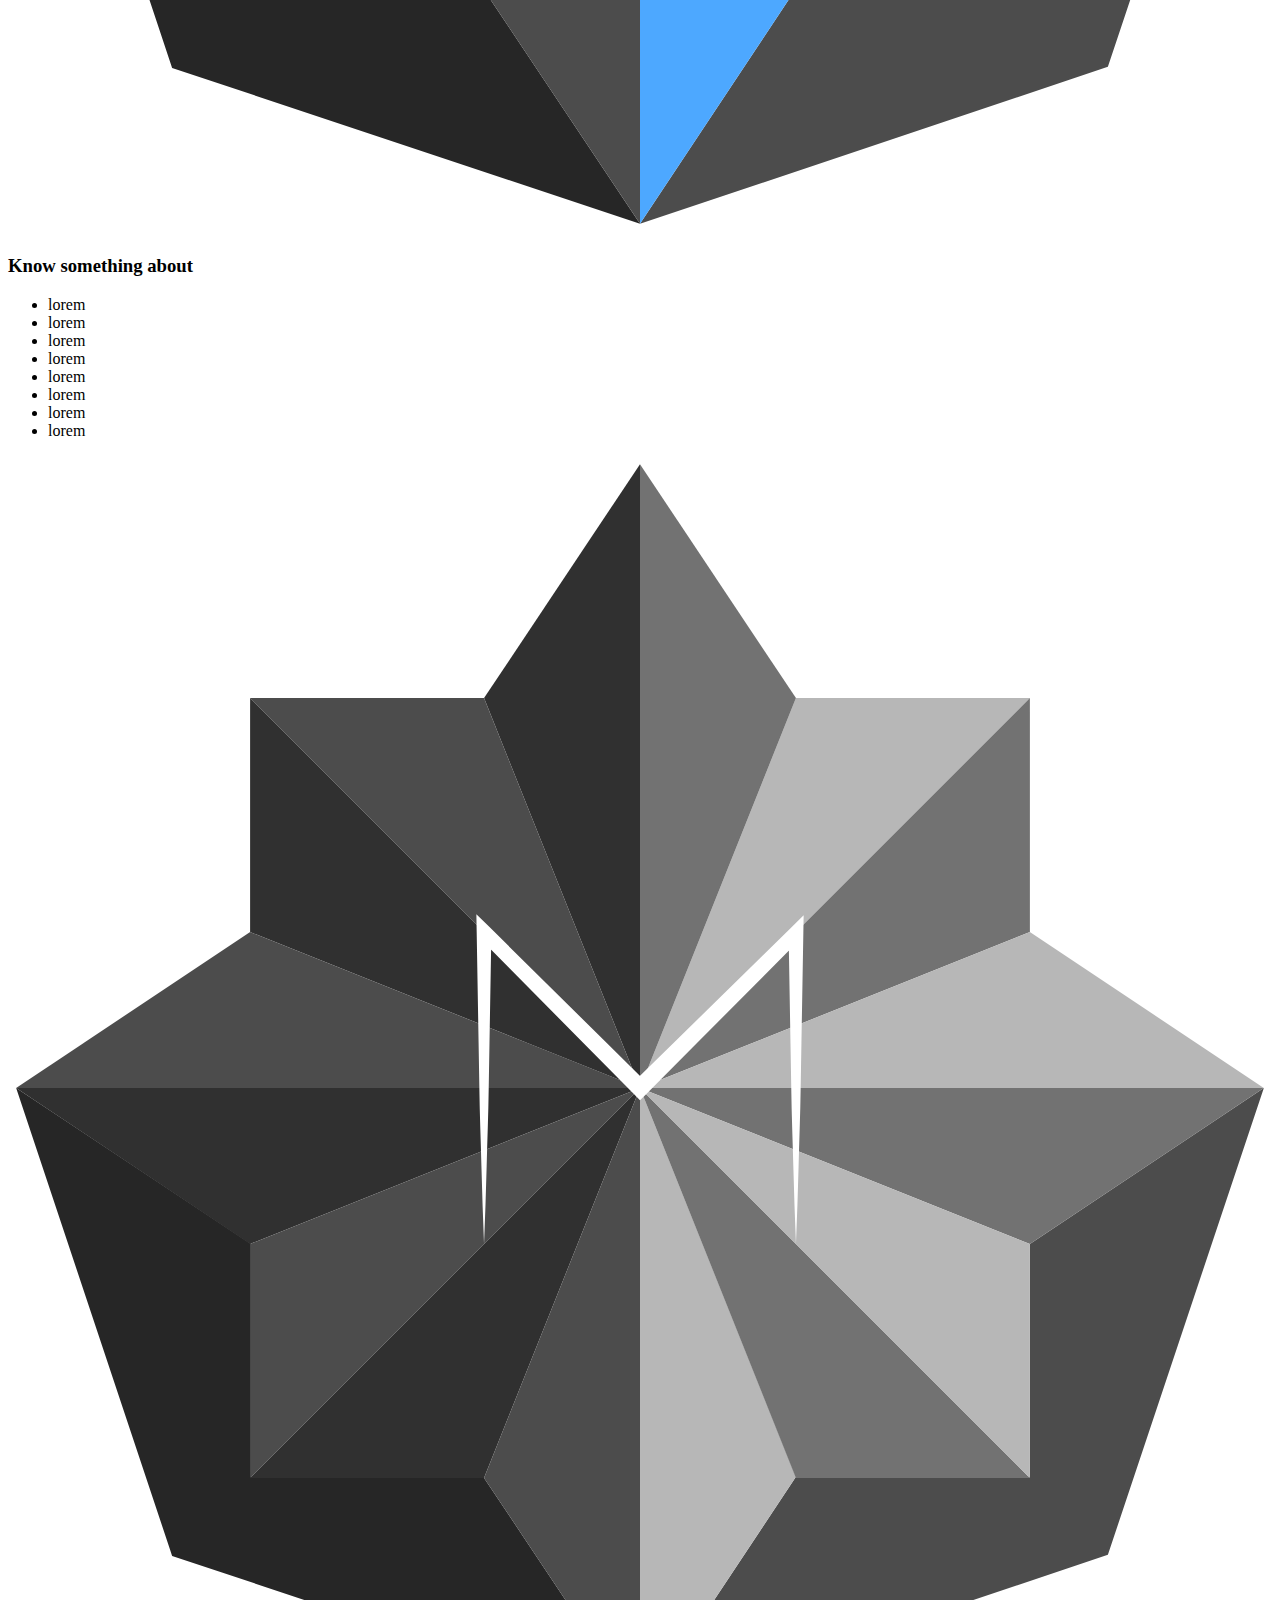
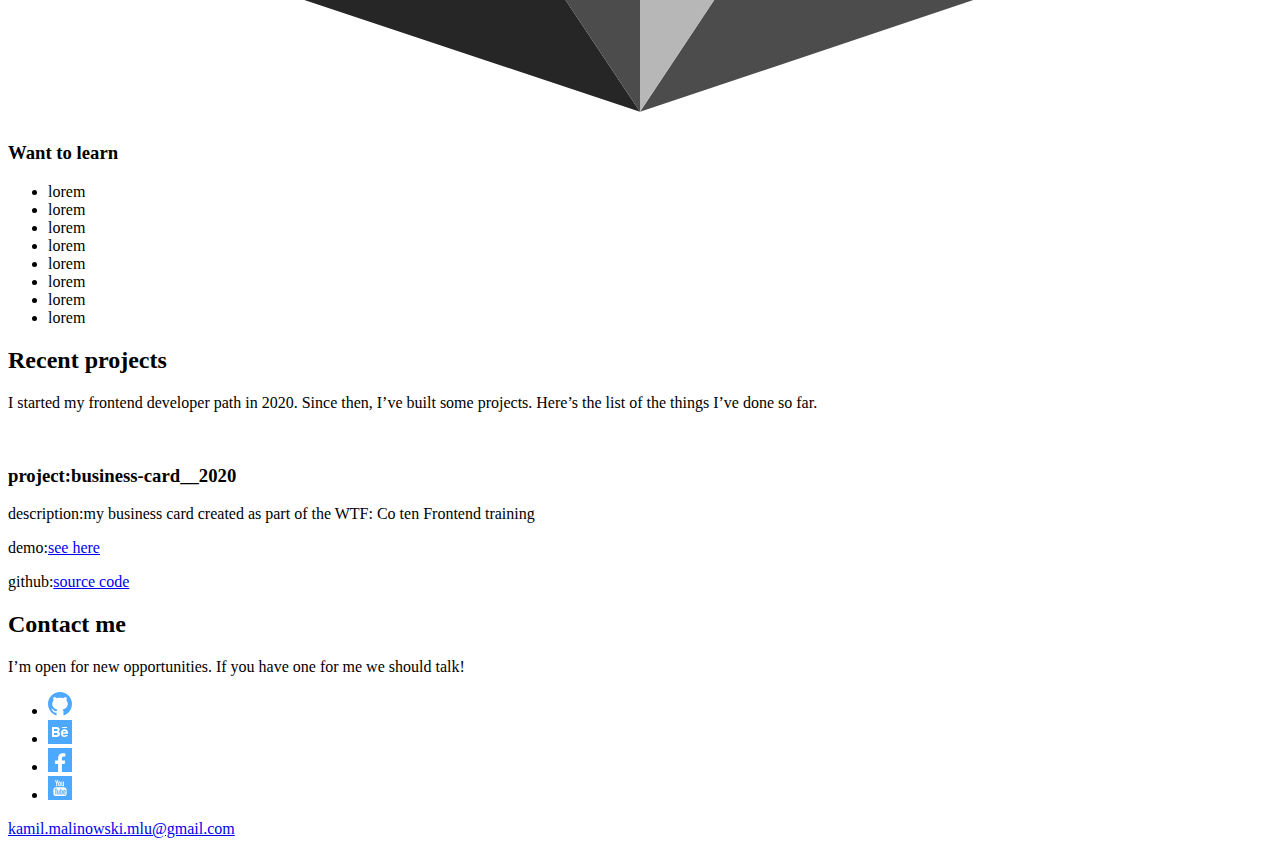
==== commit 57595c7d: "feat: add new icon and head image, add link target and animation" ====
--- a/src/pages/index.html
+++ b/src/pages/index.html
@@ -12,7 +12,7 @@
     <!-- full url with http(s) ie. https://maciejkorsan.github.io/my-repo/ -->
     <meta property="og:url" content="https://kamilMalinowski.github.io" />
     <!-- full url to the image with http(s) ie. https://maciejkorsan.github.io/my-repo/assets/img/fb.png. Facebook suggests at least 1200 x 630. -->
-    <meta property="og:image" content="#" />
+    <meta property="og:image" content="https://kamilMalinowski.github.io/og-km.png" />
   </head>
 
   <body class="body">
@@ -25,7 +25,7 @@
             src="../assets/img/kamilMalinowski.jpg"
             alt="Kamil's WTF photo"
           />
-          <span class="hero__hello">
+          <span class="hero__hello hero__hello--special">
             Hey there!
           </span>
         </div>
@@ -43,7 +43,12 @@
             I’m looking for a new challenges so if you have one -
             <a class="hero__link" href="#contact">contact me</a>
           </p>
-          <a class="hero__contact" href="mailTo:kamil.malinowski.mlu@gmail.com"
+          <a
+            target="_blank"
+            rel="noopener noreferrer"
+            class="hero__contact"
+            href="mailTo:kamil.malinowski.mlu@gmail.com"
+            title="contact me"
             >kamil.malinowski.mlu@gmail.com</a
           >
         </div>
@@ -114,8 +119,8 @@
       <section class="projects" id="projects">
         <h2 class="projects__header">Recent projects</h2>
         <p class="projects__description">
-          Lorem ipsum dolor sit amet consectetur, adipisicing elit. Debitis
-          neque magni in enim ex, repudiandae illum molestias excepturi ipsum
+          I started my frontend developer path in 2020. Since then, I’ve built
+          some projects. Here’s the list of the things I’ve done so far.
         </p>
         <div class="projects-grid">
           <article class="project">
@@ -125,7 +130,7 @@
               <span class="project__dot"></span>
             </div>
             <div class="project__content">
-              <img src="../assets/img/ghicon.svg" alt="" />
+              <img src="https://kamilMalinowski.github.io/ghicon.svg" alt="" />
               <h3 class="project__grid project__title">
                 <span class="project__label">project:</span
                 ><span>business-card__2020 </span>
@@ -134,206 +139,31 @@
                 <span class="project__label">description:</span
                 ><span
                   >my business card created as part of the WTF: Co ten Frontend
-                  training</span
-                >
+                  training
+                </span>
               </p>
               <p class="project__grid">
                 <span class="project__label">demo:</span
                 ><span
-                  ><a class="project__link" href="#" title="#"
+                  ><a
+                    target="_blank"
+                    rel="noopener noreferrer"
+                    class="project__link"
+                    href="#"
+                    title="#"
                     >see here</a
-                  ></span
-                >
+                  >
+                </span>
               </p>
               <p class="project__grid">
                 <span class="project__label">github:</span
                 ><span
-                  ><a class="project__link" href="#" title="#"
-                    >source code</a
-                  ></span
-                >
-              </p>
-            </div>
-          </article>
-          <article class="project">
-            <div class="project__window">
-              <span class="project__dot"></span>
-              <span class="project__dot"></span>
-              <span class="project__dot"></span>
-            </div>
-            <div class="project__content">
-              <img src="../assets/img/ghicon.svg" alt="" />
-              <h3 class="project__grid project__title">
-                <span class="project__label">project:</span
-                ><span>business-card__2020 </span>
-              </h3>
-              <p class="project__grid">
-                <span class="project__label">description:</span
-                ><span
-                  >my business card created as part of the WTF: Co ten Frontend
-                  training</span
-                >
-              </p>
-              <p class="project__grid">
-                <span class="project__label">demo:</span
-                ><span
-                  ><a class="project__link" href="#" title="#"
-                    >see here</a
-                  ></span
-                >
-              </p>
-              <p class="project__grid">
-                <span class="project__label">github:</span
-                ><span
-                  ><a class="project__link" href="#" title="#"
-                    >source code</a
-                  ></span
-                >
-              </p>
-            </div>
-          </article>
-          <article class="project">
-            <div class="project__window">
-              <span class="project__dot"></span>
-              <span class="project__dot"></span>
-              <span class="project__dot"></span>
-            </div>
-            <div class="project__content">
-              <img src="../assets/img/ghicon.svg" alt="" />
-              <h3 class="project__grid project__title">
-                <span class="project__label">project:</span
-                ><span>business-card__2020 </span>
-              </h3>
-              <p class="project__grid">
-                <span class="project__label">description:</span
-                ><span
-                  >my business card created as part of the WTF: Co ten Frontend
-                  training</span
-                >
-              </p>
-              <p class="project__grid">
-                <span class="project__label">demo:</span
-                ><span
-                  ><a class="project__link" href="#" title="#"
-                    >see here</a
-                  ></span
-                >
-              </p>
-              <p class="project__grid">
-                <span class="project__label">github:</span
-                ><span
-                  ><a class="project__link" href="#" title="#"
-                    >source code</a
-                  ></span
-                >
-              </p>
-            </div>
-          </article>
-          <article class="project">
-            <div class="project__window">
-              <span class="project__dot"></span>
-              <span class="project__dot"></span>
-              <span class="project__dot"></span>
-            </div>
-            <div class="project__content">
-              <img src="../assets/img/ghicon.svg" alt="" />
-              <h3 class="project__grid project__title">
-                <span class="project__label">project:</span
-                ><span>business-card__2020 </span>
-              </h3>
-              <p class="project__grid">
-                <span class="project__label">description:</span
-                ><span
-                  >my business card created as part of the WTF: Co ten Frontend
-                  training</span
-                >
-              </p>
-              <p class="project__grid">
-                <span class="project__label">demo:</span
-                ><span
-                  ><a class="project__link" href="#" title="#"
-                    >see here</a
-                  ></span
-                >
-              </p>
-              <p class="project__grid">
-                <span class="project__label">github:</span
-                ><span
-                  ><a class="project__link" href="#" title="#"
-                    >source code</a
-                  ></span
-                >
-              </p>
-            </div>
-          </article>
-          <article class="project">
-            <div class="project__window">
-              <span class="project__dot"></span>
-              <span class="project__dot"></span>
-              <span class="project__dot"></span>
-            </div>
-            <div class="project__content">
-              <img src="../assets/img/ghicon.svg" alt="" />
-              <h3 class="project__grid project__title">
-                <span class="project__label">project:</span
-                ><span>business-card__2020 </span>
-              </h3>
-              <p class="project__grid">
-                <span class="project__label">description:</span
-                ><span
-                  >my business card created as part of the WTF: Co ten Frontend
-                  training</span
-                >
-              </p>
-              <p class="project__grid">
-                <span class="project__label">demo:</span
-                ><span
-                  ><a class="project__link" href="#" title="#"
-                    >see here</a
-                  ></span
-                >
-              </p>
-              <p class="project__grid">
-                <span class="project__label">github:</span
-                ><span
-                  ><a class="project__link" href="#" title="#"
-                    >source code</a
-                  ></span
-                >
-              </p>
-            </div>
-          </article>
-          <article class="project">
-            <div class="project__window">
-              <span class="project__dot"></span>
-              <span class="project__dot"></span>
-              <span class="project__dot"></span>
-            </div>
-            <div class="project__content">
-              <img src="../assets/img/ghicon.svg" alt="" />
-              <h3 class="project__grid project__title">
-                <span class="project__label">project:</span
-                ><span>business-card__2020 </span>
-              </h3>
-              <p class="project__grid">
-                <span class="project__label">description:</span
-                ><span
-                  >my business card created as part of the WTF: Co ten Frontend
-                  training</span
-                >
-              </p>
-              <p class="project__grid">
-                <span class="project__label">demo:</span
-                ><span
-                  ><a class="project__link" href="#" title="#"
-                    >see here</a
-                  ></span
-                >
-              </p>
-              <p class="project__grid">
-                <span class="project__label">github:</span
-                ><span
-                  ><a class="project__link" href="#" title="#"
+                  ><a
+                    target="_blank"
+                    rel="noopener noreferrer"
+                    class="project__link"
+                    href="#"
+                    title="#"
                     >source code</a
                   ></span
                 >
@@ -353,6 +183,8 @@
           <ul class="socials">
             <li class="socials__item">
               <a
+                target="_blank"
+                rel="noopener noreferrer"
                 class="socials__link"
                 href="https://github.com/kamilMalinowski"
               >
@@ -364,6 +196,8 @@
             </li>
             <li class="socials__item">
               <a
+                target="_blank"
+                rel="noopener noreferrer"
                 class="socials__link"
                 href="https://www.behance.net/kamilmalinowski"
               >
@@ -375,6 +209,8 @@
             </li>
             <li class="socials__item">
               <a
+                target="_blank"
+                rel="noopener noreferrer"
                 class="socials__link"
                 href="https://www.facebook.com/kams.malinowski"
               >
@@ -386,6 +222,8 @@
             </li>
             <li class="socials__item">
               <a
+                target="_blank"
+                rel="noopener noreferrer"
                 class="socials__link"
                 href="https://www.youtube.com/user/KamilAsomia"
               >
@@ -396,7 +234,12 @@
               /></a>
             </li>
           </ul>
-          <a class="contact__mail" href="mailTo:kamil.malinowski.mlu@gmail.com"
+          <a
+            target="_blank"
+            rel="noopener noreferrer"
+            class="contact__mail"
+            title="contact me"
+            href="mailTo:kamil.malinowski.mlu@gmail.com"
             >kamil.malinowski.mlu@gmail.com</a
           >
         </div>
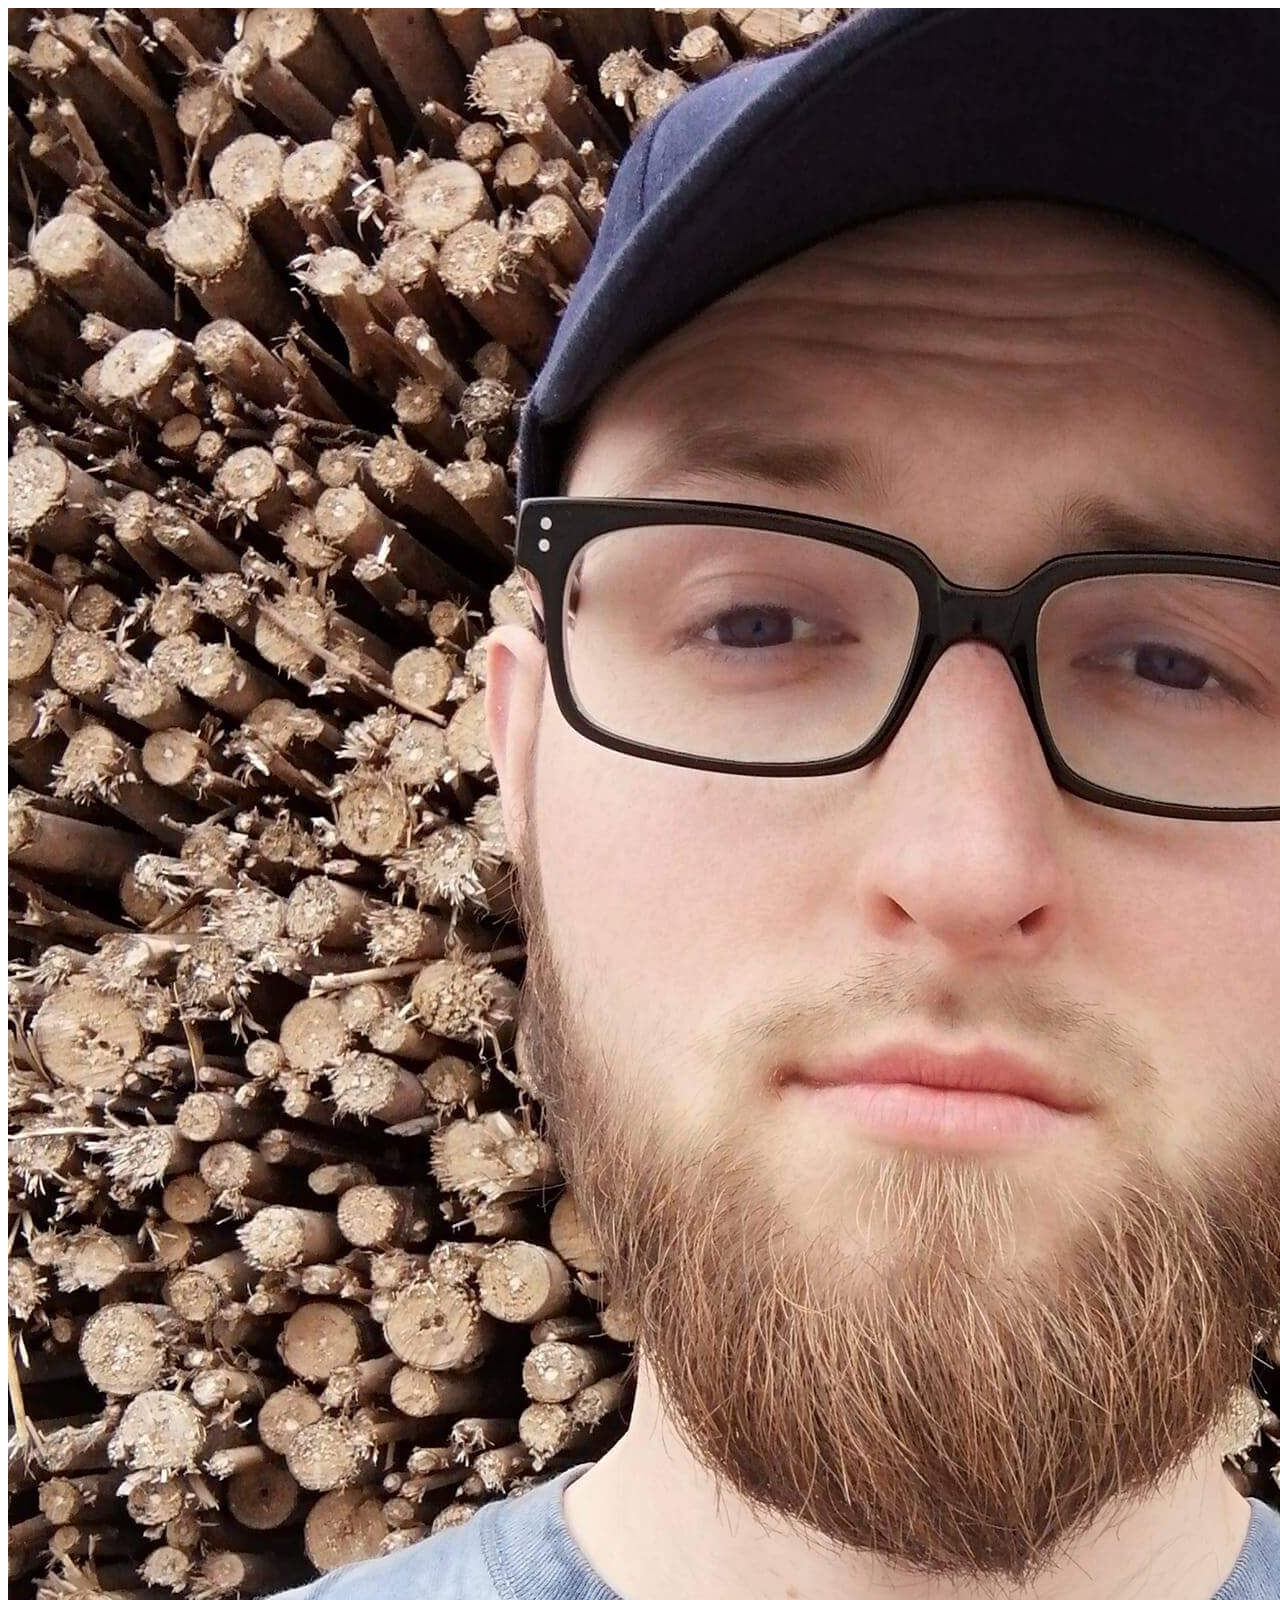
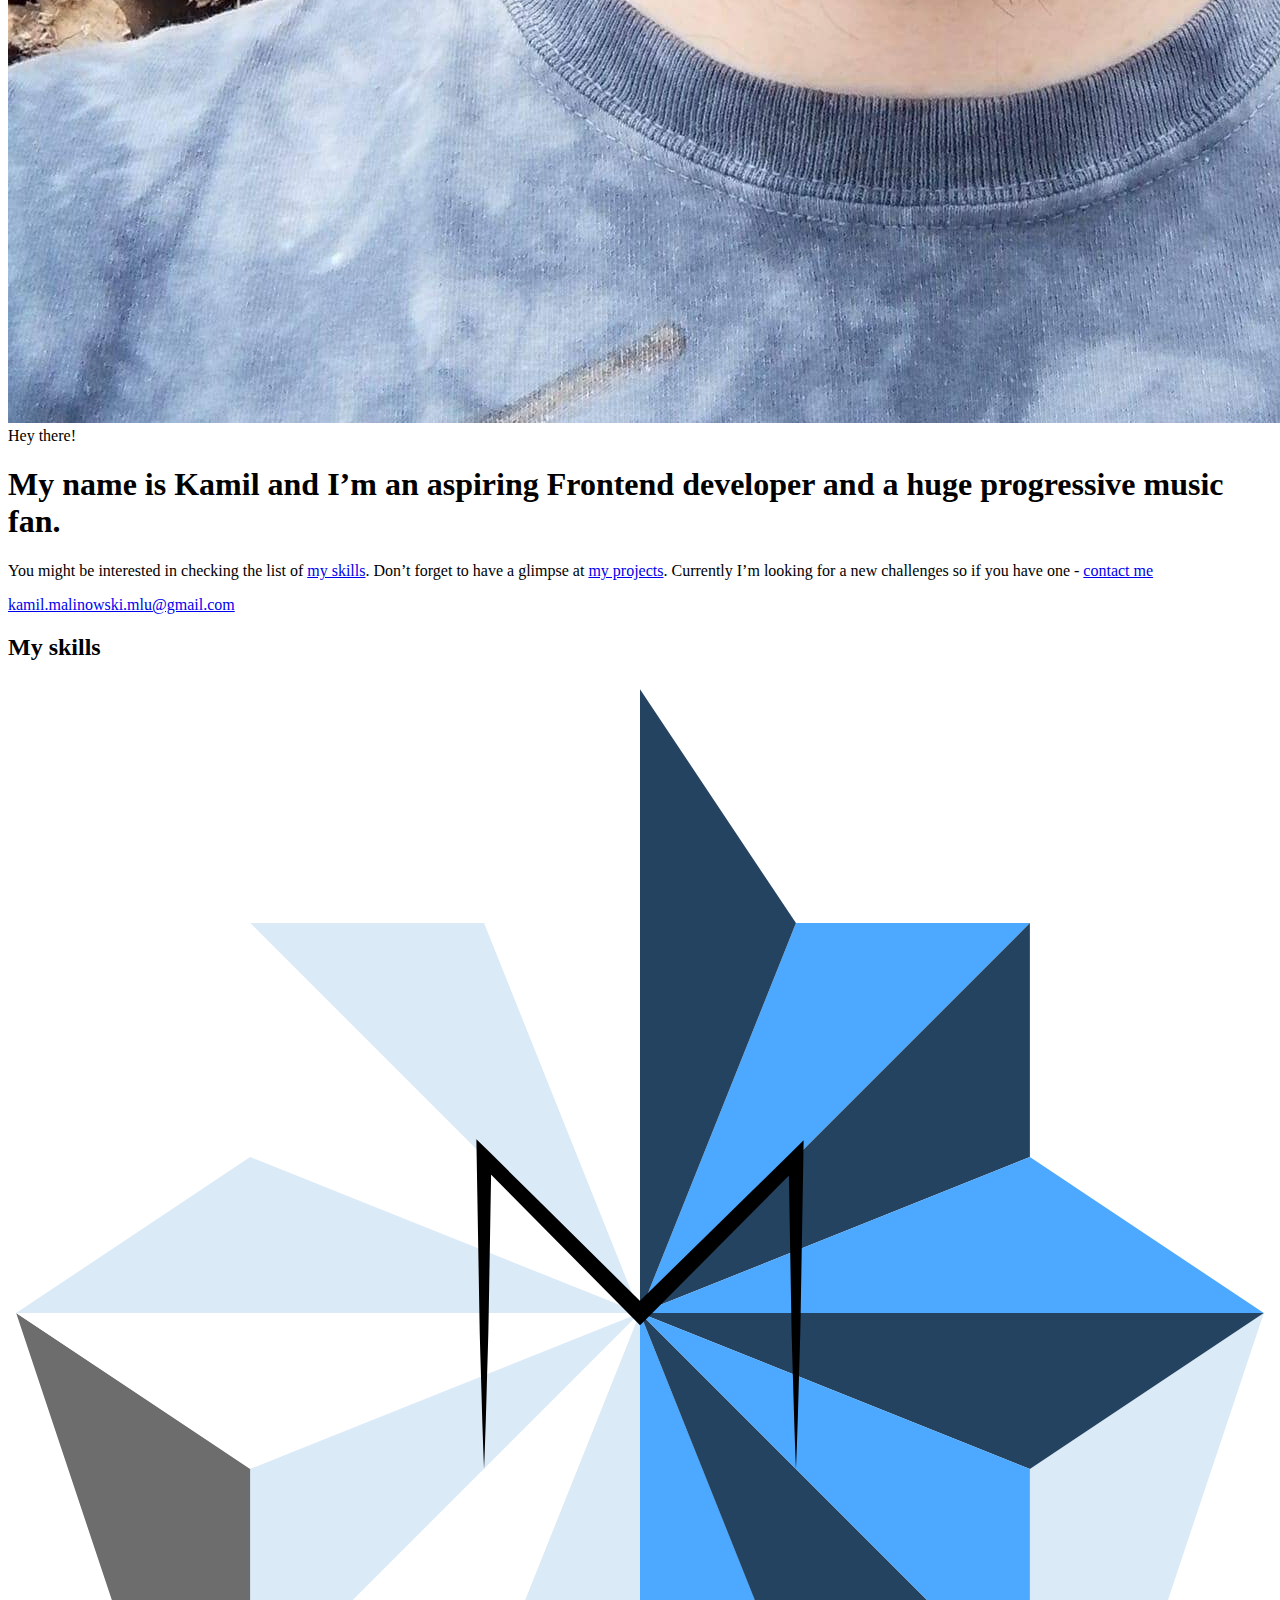
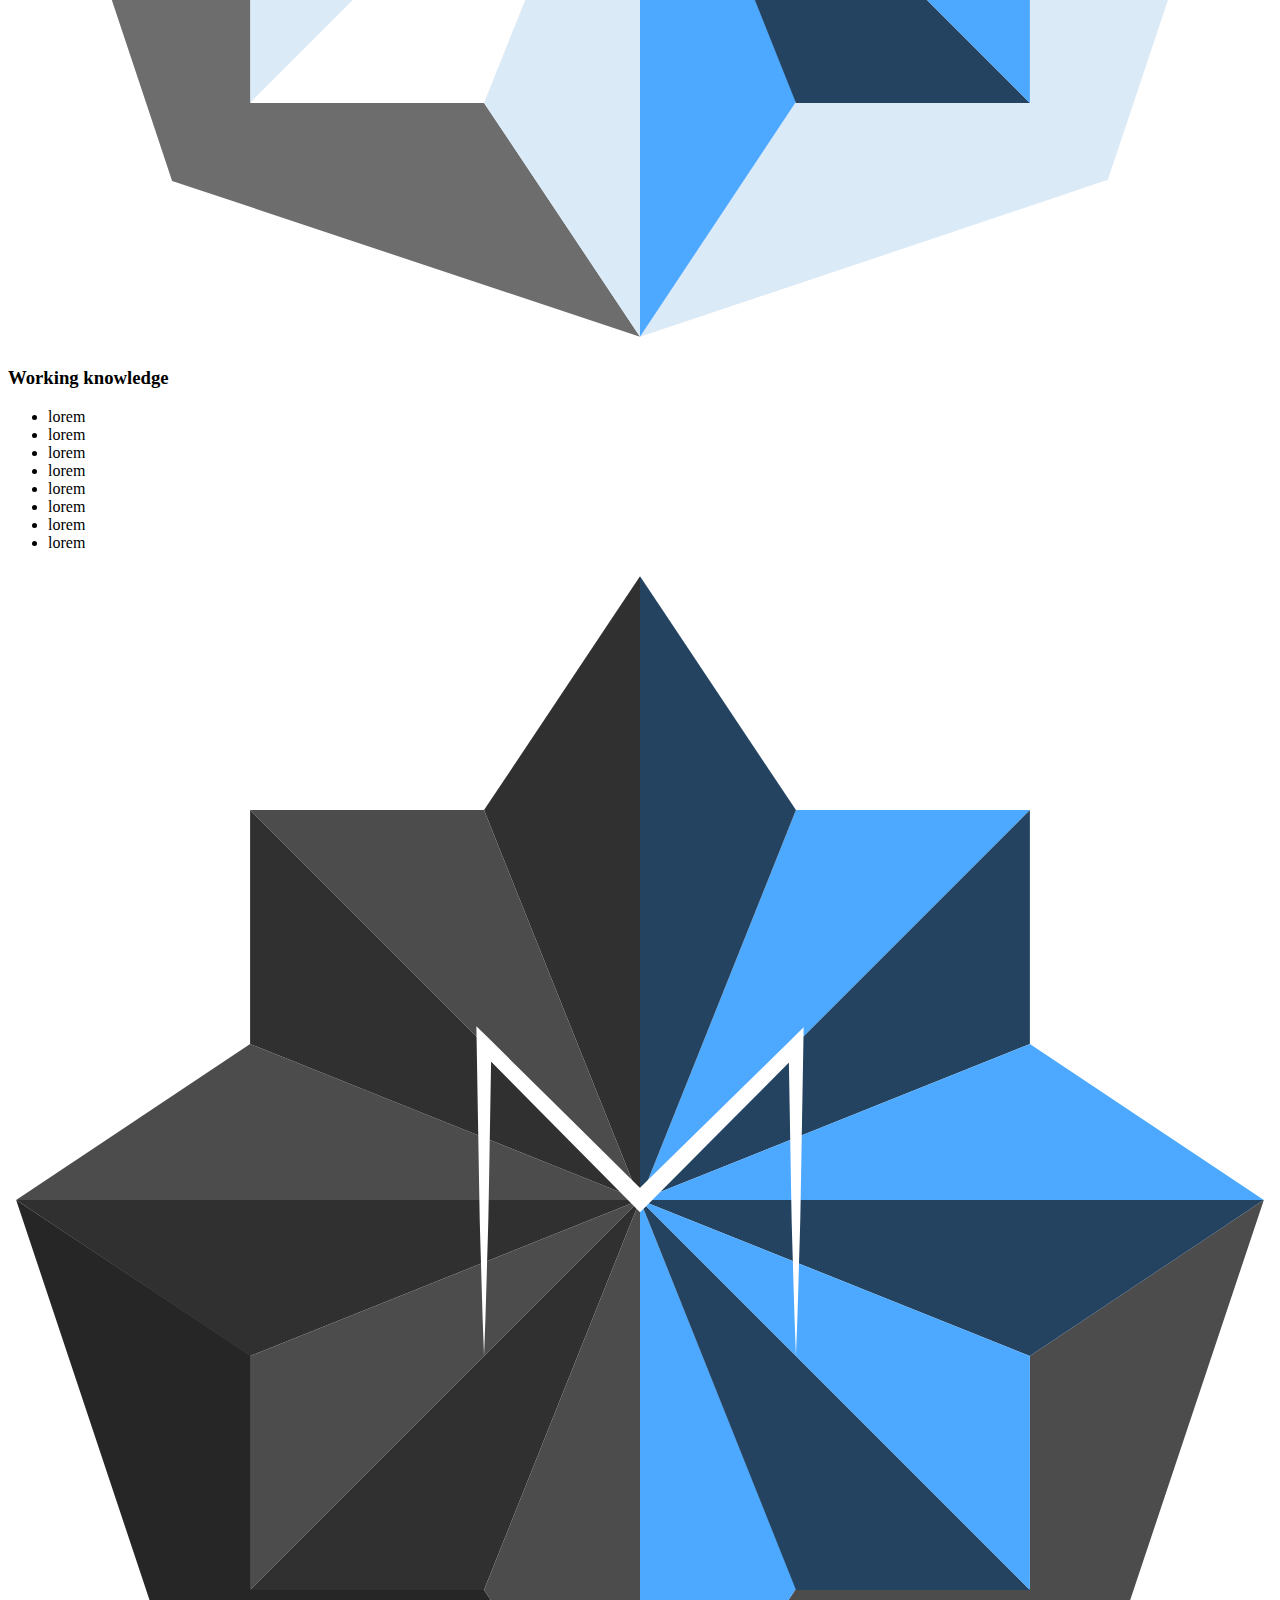
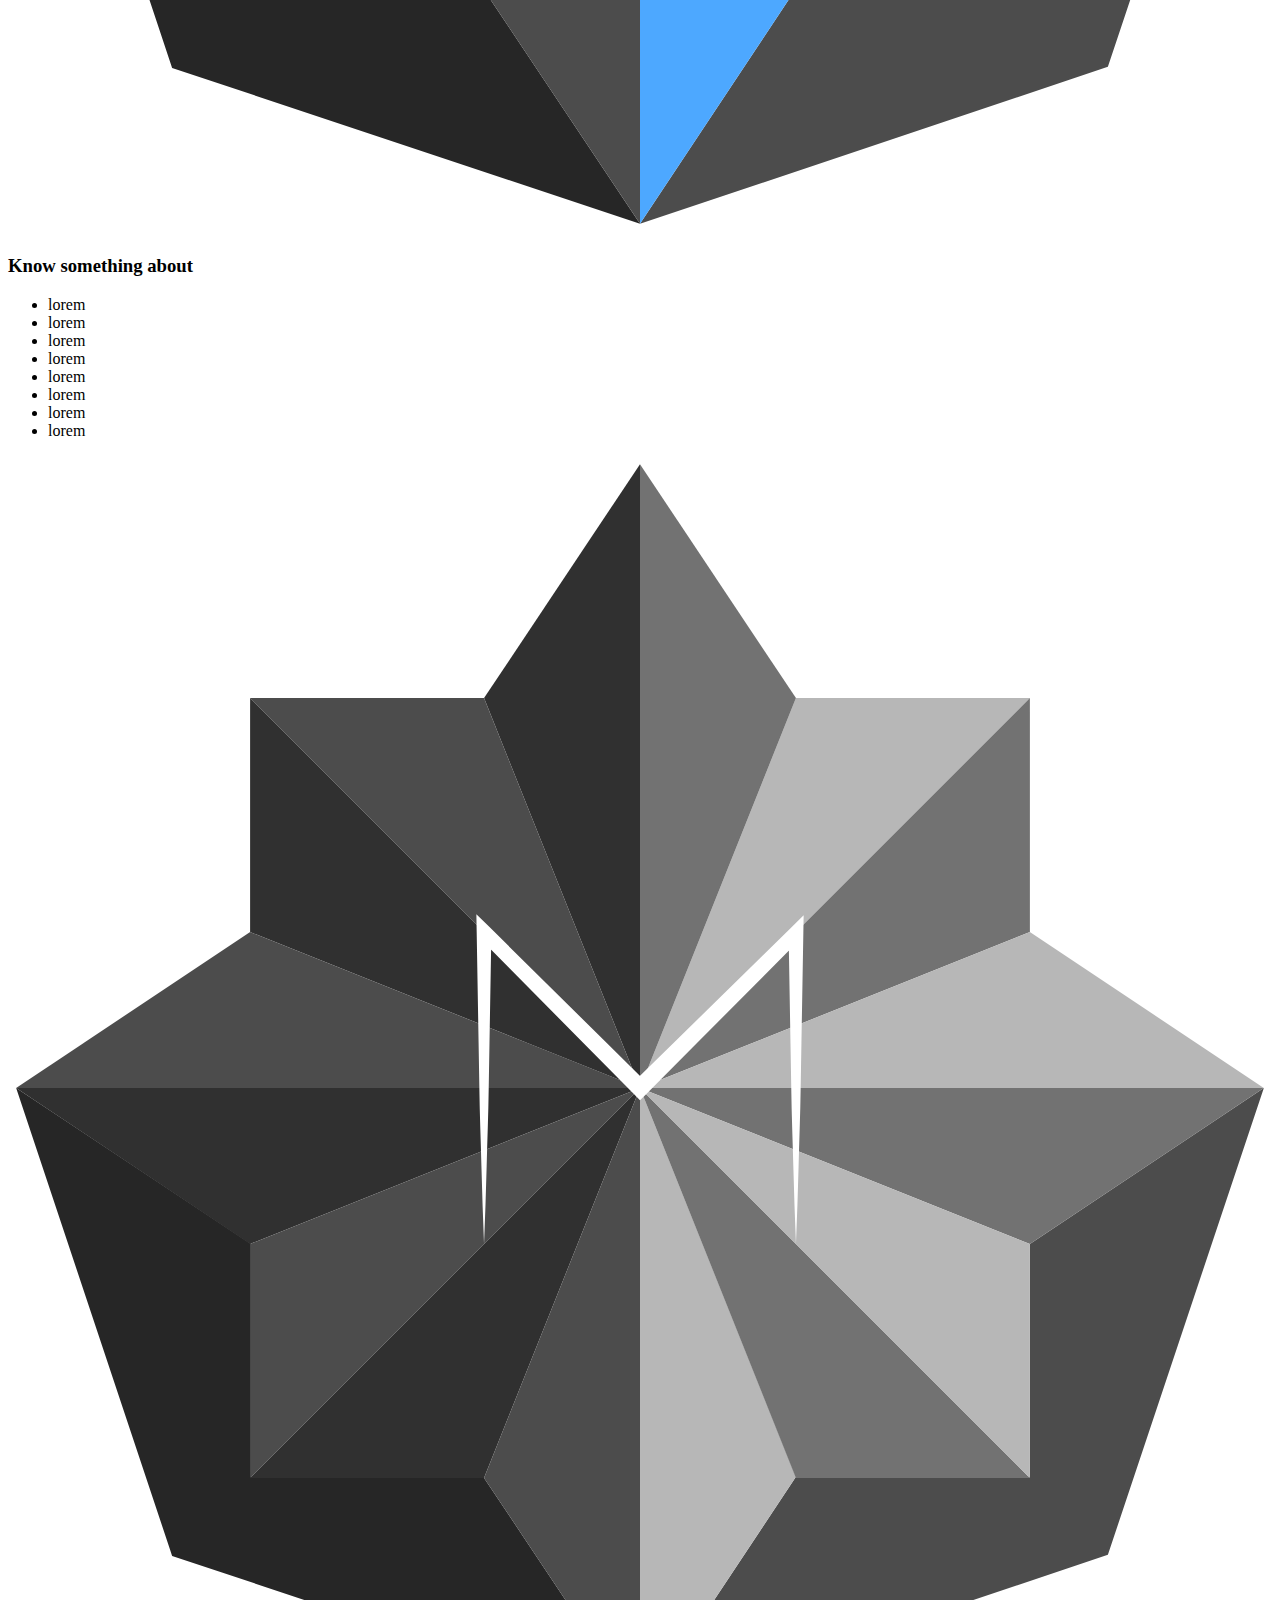
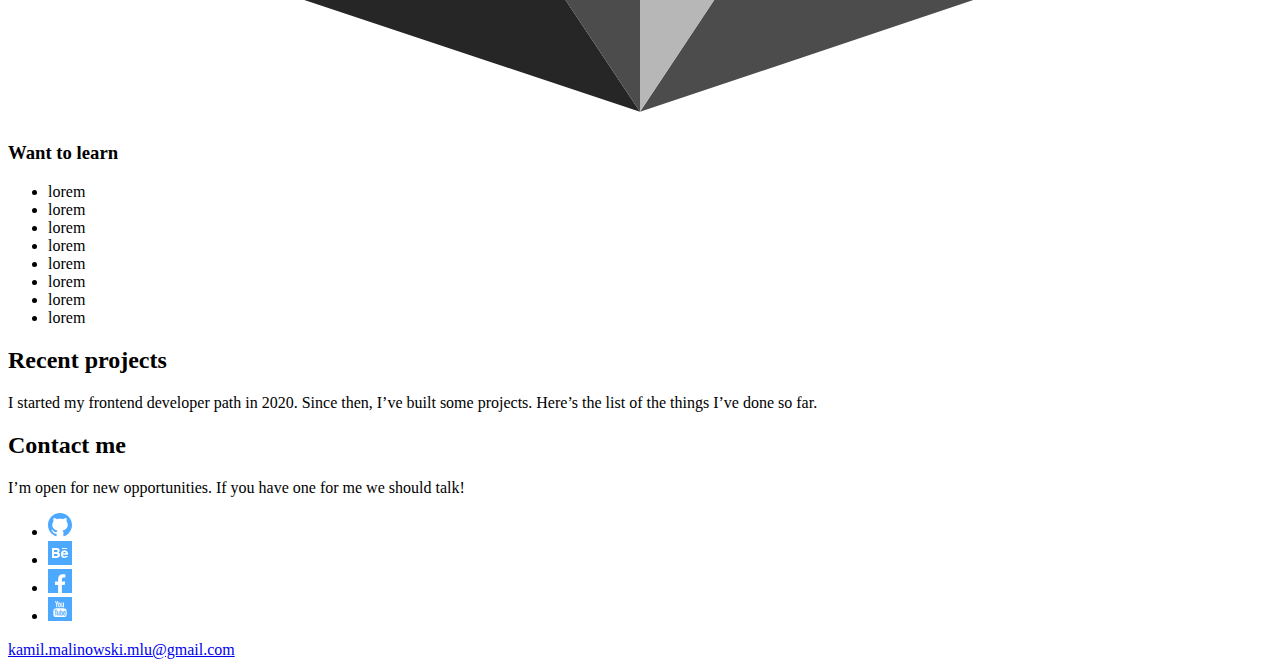
==== commit 7b4ba00a: "feat: fix style problems, add fetch js" ====
--- a/src/pages/index.html
+++ b/src/pages/index.html
@@ -12,7 +12,10 @@
     <!-- full url with http(s) ie. https://maciejkorsan.github.io/my-repo/ -->
     <meta property="og:url" content="https://kamilMalinowski.github.io" />
     <!-- full url to the image with http(s) ie. https://maciejkorsan.github.io/my-repo/assets/img/fb.png. Facebook suggests at least 1200 x 630. -->
-    <meta property="og:image" content="https://kamilMalinowski.github.io/og-km.png" />
+    <meta
+      property="og:image"
+      content="https://kamilMalinowski.github.io/og-km.png"
+    />
   </head>
 
   <body class="body">
@@ -122,54 +125,8 @@
           I started my frontend developer path in 2020. Since then, I’ve built
           some projects. Here’s the list of the things I’ve done so far.
         </p>
-        <div class="projects-grid">
-          <article class="project">
-            <div class="project__window">
-              <span class="project__dot"></span>
-              <span class="project__dot"></span>
-              <span class="project__dot"></span>
-            </div>
-            <div class="project__content">
-              <img src="https://kamilMalinowski.github.io/ghicon.svg" alt="" />
-              <h3 class="project__grid project__title">
-                <span class="project__label">project:</span
-                ><span>business-card__2020 </span>
-              </h3>
-              <p class="project__grid">
-                <span class="project__label">description:</span
-                ><span
-                  >my business card created as part of the WTF: Co ten Frontend
-                  training
-                </span>
-              </p>
-              <p class="project__grid">
-                <span class="project__label">demo:</span
-                ><span
-                  ><a
-                    target="_blank"
-                    rel="noopener noreferrer"
-                    class="project__link"
-                    href="#"
-                    title="#"
-                    >see here</a
-                  >
-                </span>
-              </p>
-              <p class="project__grid">
-                <span class="project__label">github:</span
-                ><span
-                  ><a
-                    target="_blank"
-                    rel="noopener noreferrer"
-                    class="project__link"
-                    href="#"
-                    title="#"
-                    >source code</a
-                  ></span
-                >
-              </p>
-            </div>
-          </article>
+        <div class="projects-grid projects-grid--js">
+          
         </div>
       </section>
 
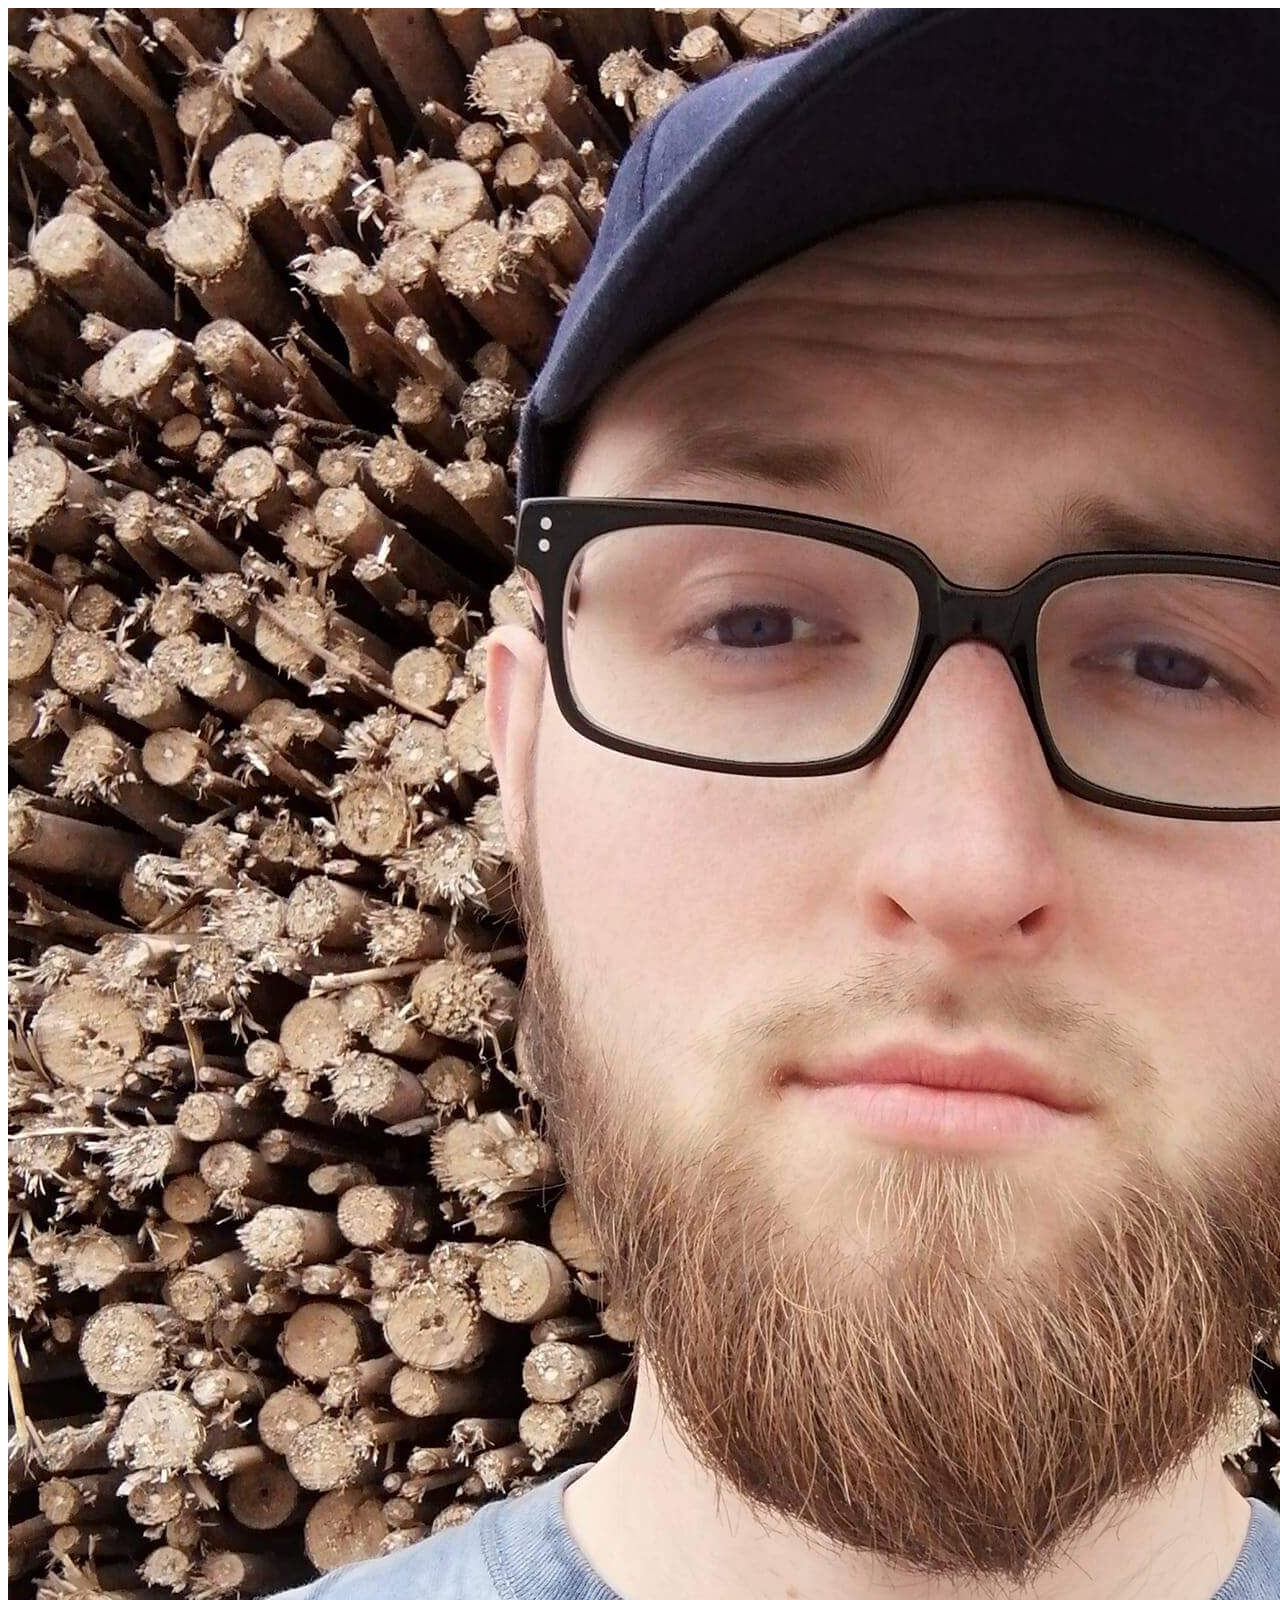
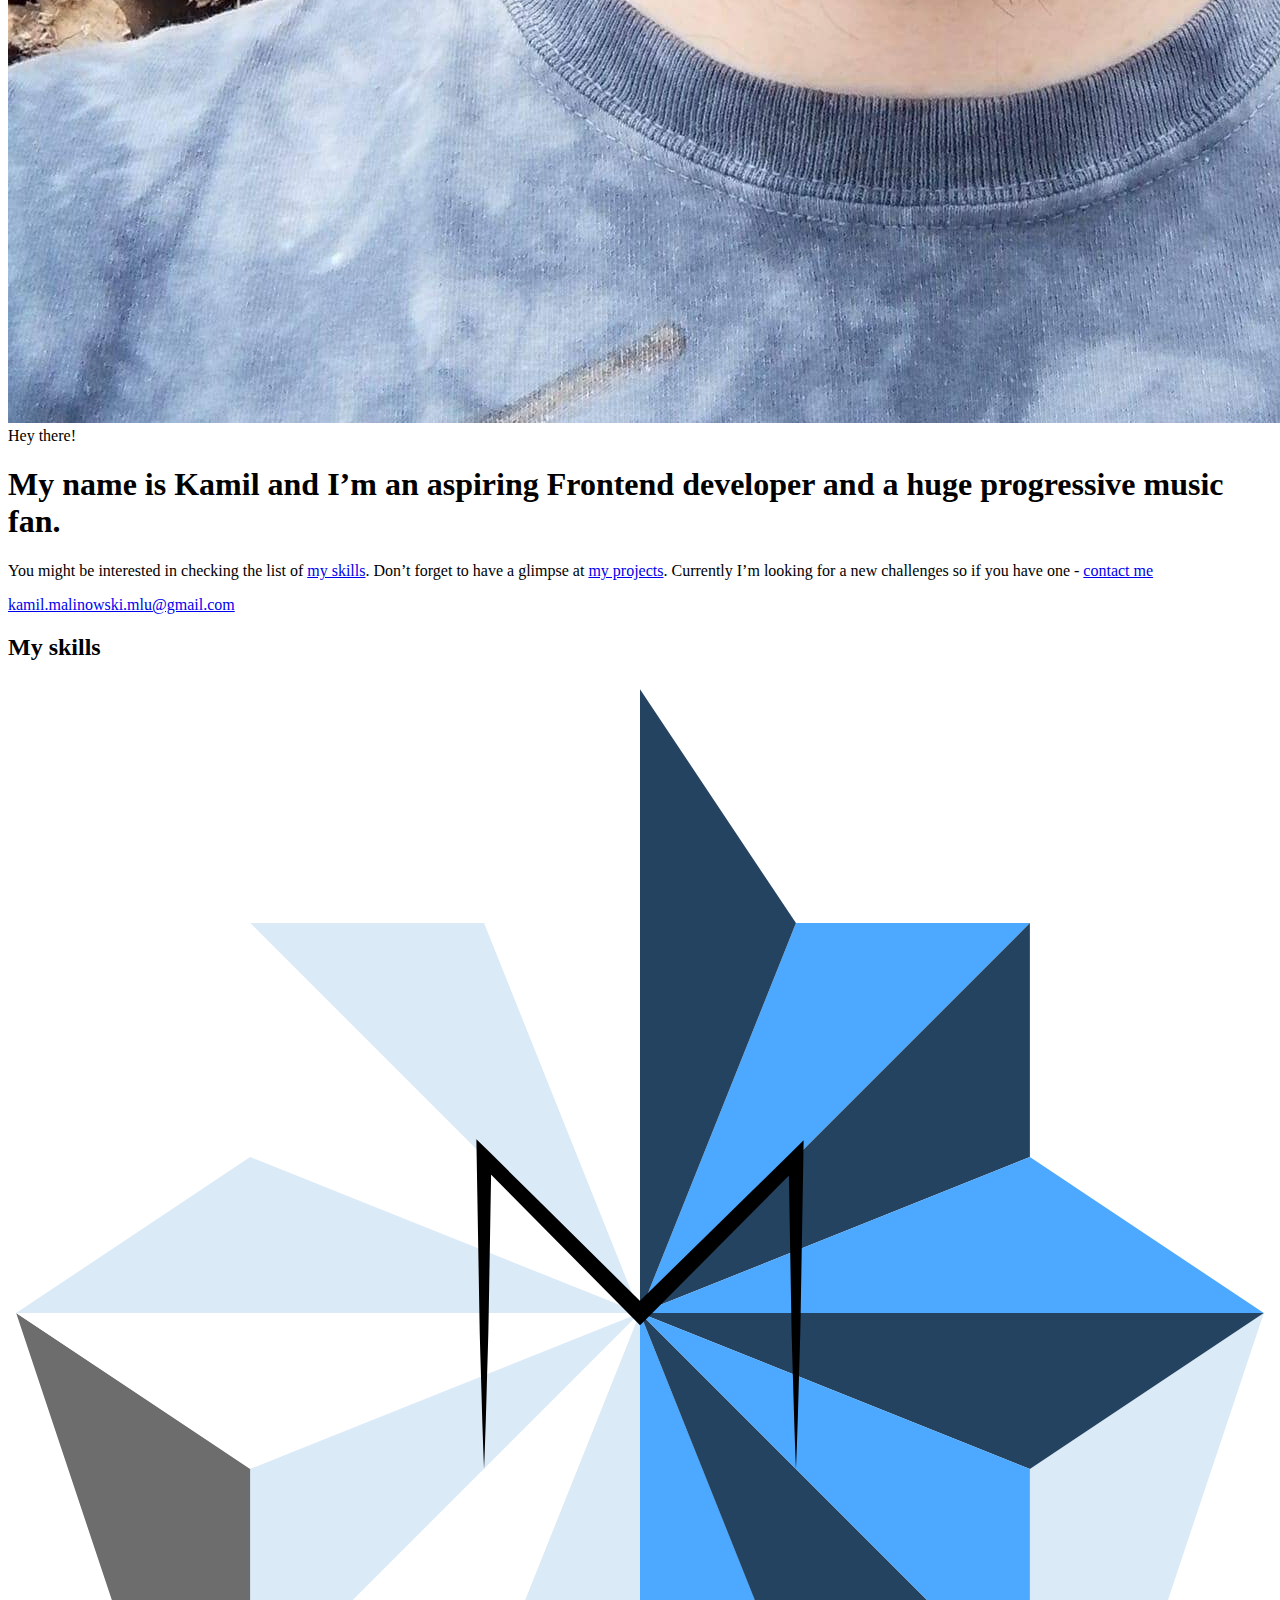
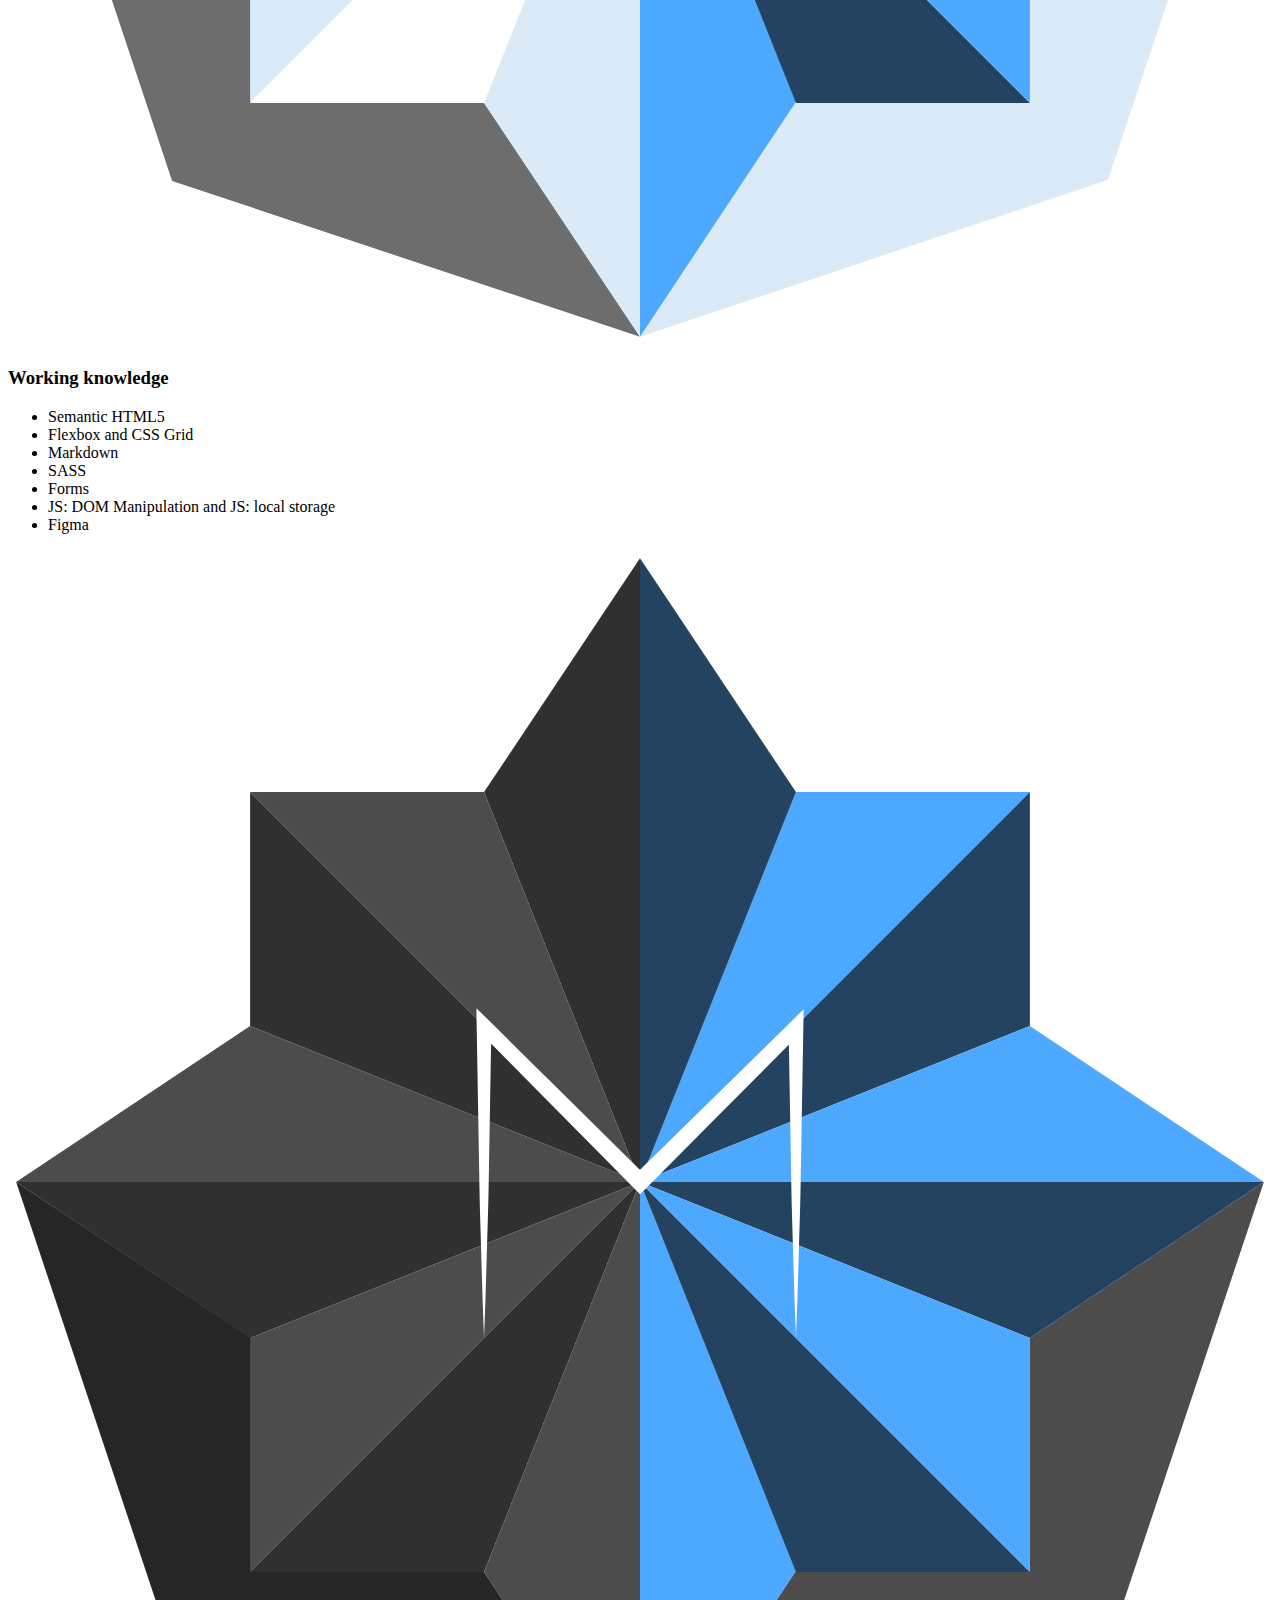
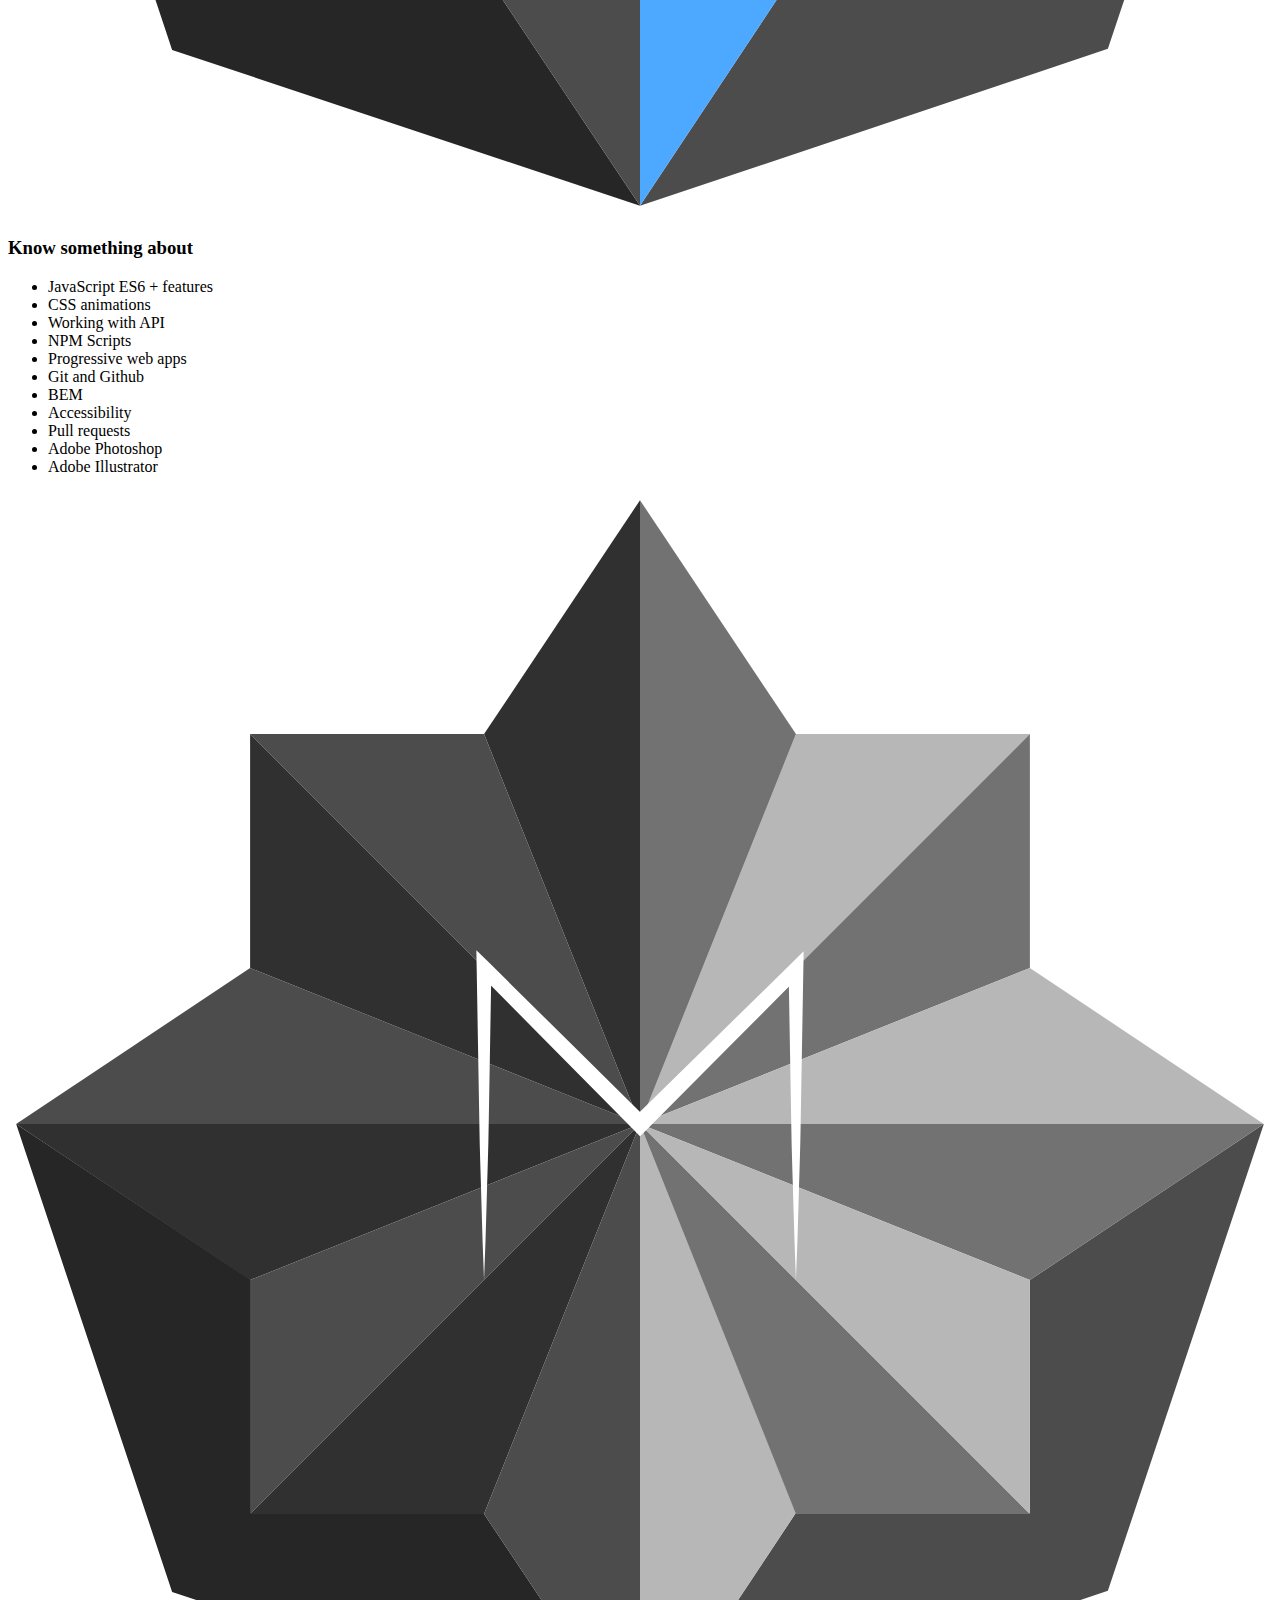
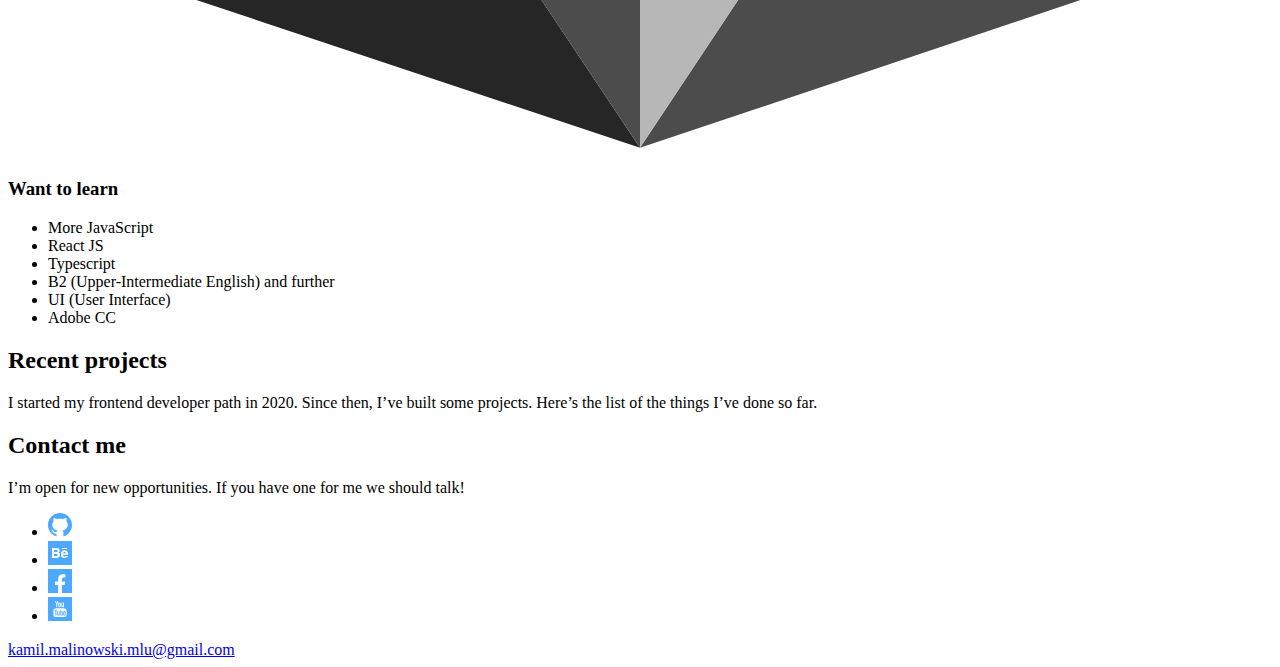
==== commit b8db866c: "feat: update animation and skills" ====
--- a/src/pages/index.html
+++ b/src/pages/index.html
@@ -4,11 +4,11 @@
     <meta charset="UTF-8" />
     <meta name="viewport" content="width=device-width, initial-scale=1.0" />
     <title>Kamil WTF - portfolio</title>
-    <meta name="description" content="Kamil's WTF skills and projcts" />
+    <meta name="description" content="Kamil's WTF skills and projects" />
     <!-- Title -->
     <meta property="og:title" content="Kamil WTF - portfolio" />
     <!-- OPTIONAL description. 2-4 sentences. -->
-    <meta property="og:description" content="Kamil's WTF skills and projcts" />
+    <meta property="og:description" content="Kamil's WTF skills and projects" />
     <!-- full url with http(s) ie. https://maciejkorsan.github.io/my-repo/ -->
     <meta property="og:url" content="https://kamilMalinowski.github.io" />
     <!-- full url to the image with http(s) ie. https://maciejkorsan.github.io/my-repo/assets/img/fb.png. Facebook suggests at least 1200 x 630. -->
@@ -69,14 +69,14 @@
             />
             <h3 class="skills-section__header">Working knowledge</h3>
             <ul class="skills-list">
-              <li class="skills-list__item">lorem</li>
-              <li class="skills-list__item">lorem</li>
-              <li class="skills-list__item">lorem</li>
-              <li class="skills-list__item">lorem</li>
-              <li class="skills-list__item">lorem</li>
-              <li class="skills-list__item">lorem</li>
-              <li class="skills-list__item">lorem</li>
-              <li class="skills-list__item">lorem</li>
+              <li class="skills-list__item">Semantic HTML5</li>
+              <li class="skills-list__item">Flexbox and CSS Grid</li>
+              <li class="skills-list__item">Markdown</li>
+              <li class="skills-list__item">SASS</li>
+              <li class="skills-list__item">Forms</li>
+              <li class="skills-list__item">JS: DOM Manipulation and JS: local storage</li>
+              <li class="skills-list__item">Figma</li>
+
             </ul>
           </article>
           <article class="skills-section">
@@ -87,14 +87,17 @@
             />
             <h3 class="skills-section__header">Know something about</h3>
             <ul class="skills-list skills-list--half">
-              <li class="skills-list__item">lorem</li>
-              <li class="skills-list__item">lorem</li>
-              <li class="skills-list__item">lorem</li>
-              <li class="skills-list__item">lorem</li>
-              <li class="skills-list__item">lorem</li>
-              <li class="skills-list__item">lorem</li>
-              <li class="skills-list__item">lorem</li>
-              <li class="skills-list__item">lorem</li>
+              <li class="skills-list__item">JavaScript ES6 + features</li>
+              <li class="skills-list__item">CSS animations</li>
+              <li class="skills-list__item">Working with API</li>
+              <li class="skills-list__item">NPM Scripts</li>
+              <li class="skills-list__item">Progressive web apps</li>
+              <li class="skills-list__item">Git and Github</li>
+              <li class="skills-list__item">BEM</li>
+              <li class="skills-list__item">Accessibility</li>
+              <li class="skills-list__item">Pull requests</li>
+              <li class="skills-list__item">Adobe Photoshop</li>
+              <li class="skills-list__item">Adobe Illustrator</li>
             </ul>
           </article>
           <article class="skills-section">
@@ -105,14 +108,12 @@
             />
             <h3 class="skills-section__header">Want to learn</h3>
             <ul class="skills-list skills-list--full">
-              <li class="skills-list__item">lorem</li>
-              <li class="skills-list__item">lorem</li>
-              <li class="skills-list__item">lorem</li>
-              <li class="skills-list__item">lorem</li>
-              <li class="skills-list__item">lorem</li>
-              <li class="skills-list__item">lorem</li>
-              <li class="skills-list__item">lorem</li>
-              <li class="skills-list__item">lorem</li>
+              <li class="skills-list__item">More JavaScript</li>
+              <li class="skills-list__item">React JS</li>
+              <li class="skills-list__item">Typescript</li>
+              <li class="skills-list__item">B2 (Upper-Intermediate English) and further</li>
+              <li class="skills-list__item">UI (User Interface)</li>
+              <li class="skills-list__item">Adobe CC</li>
             </ul>
           </article>
         </div>
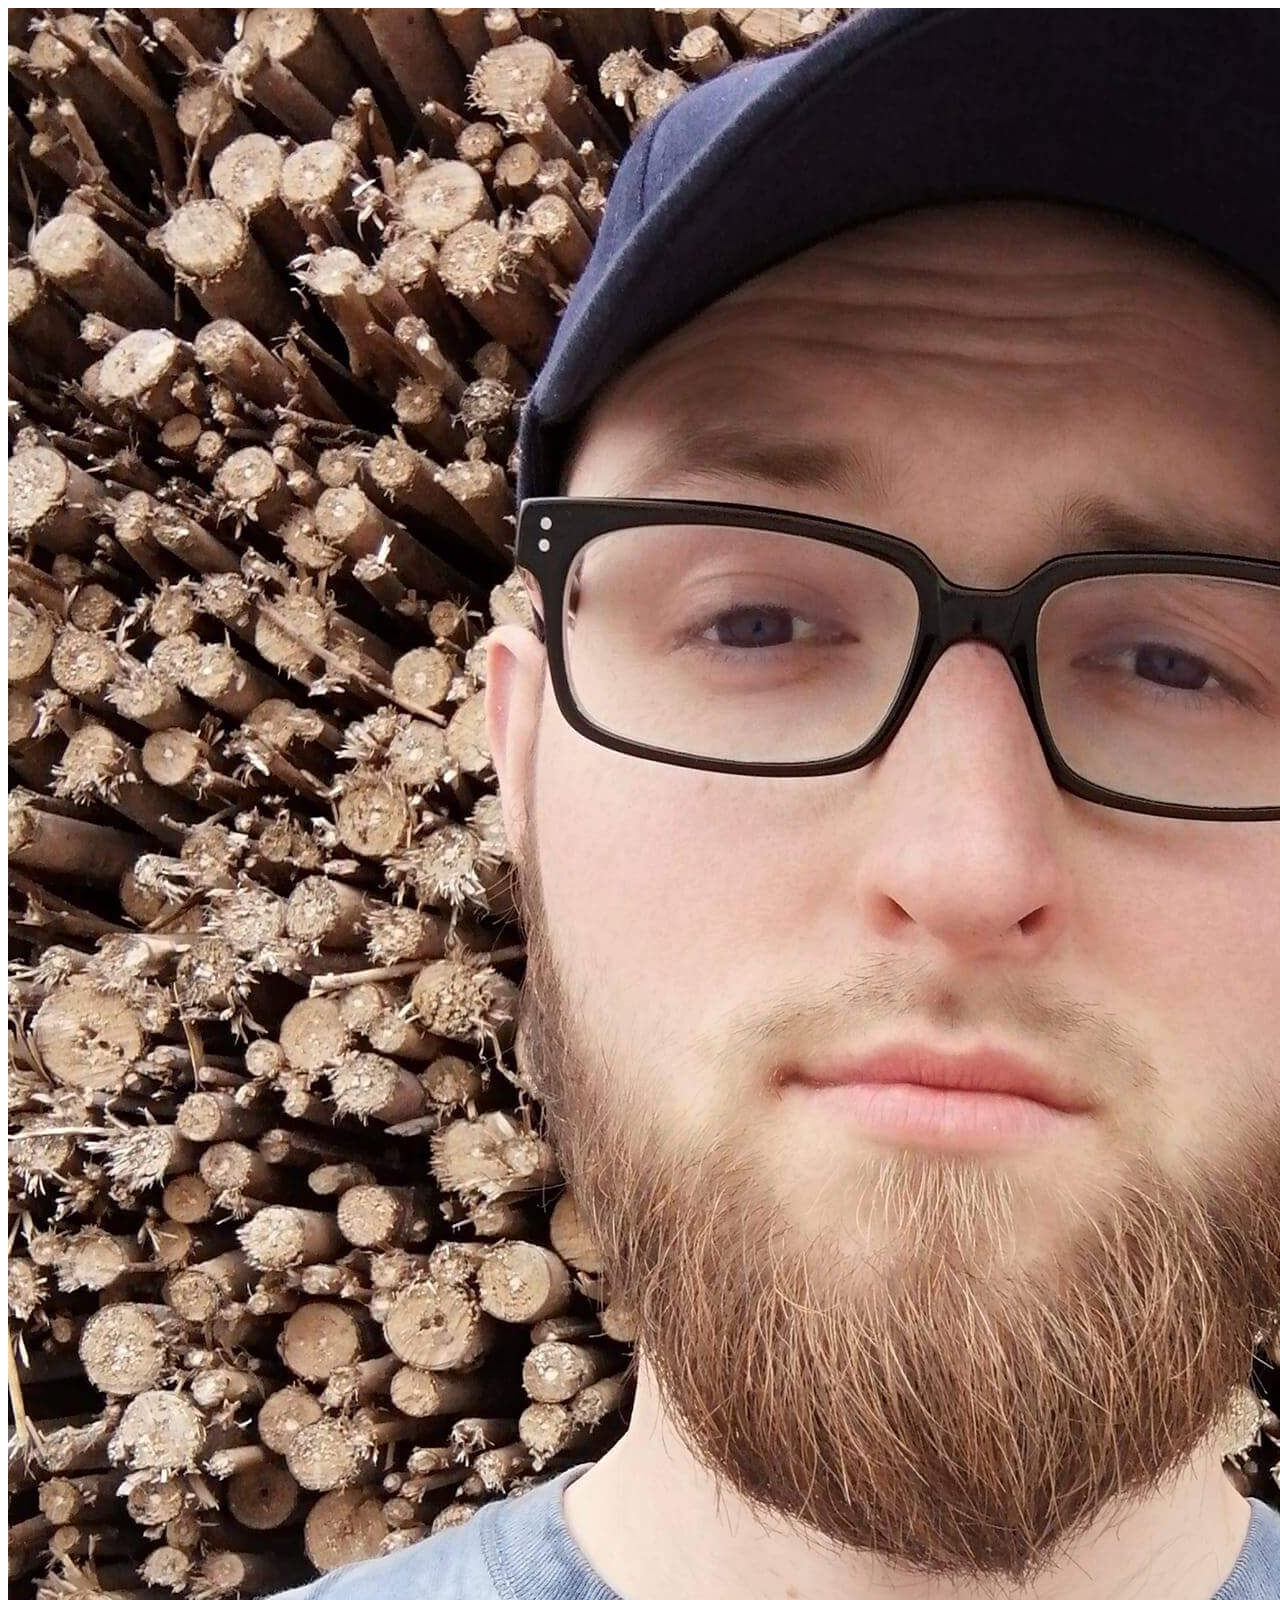
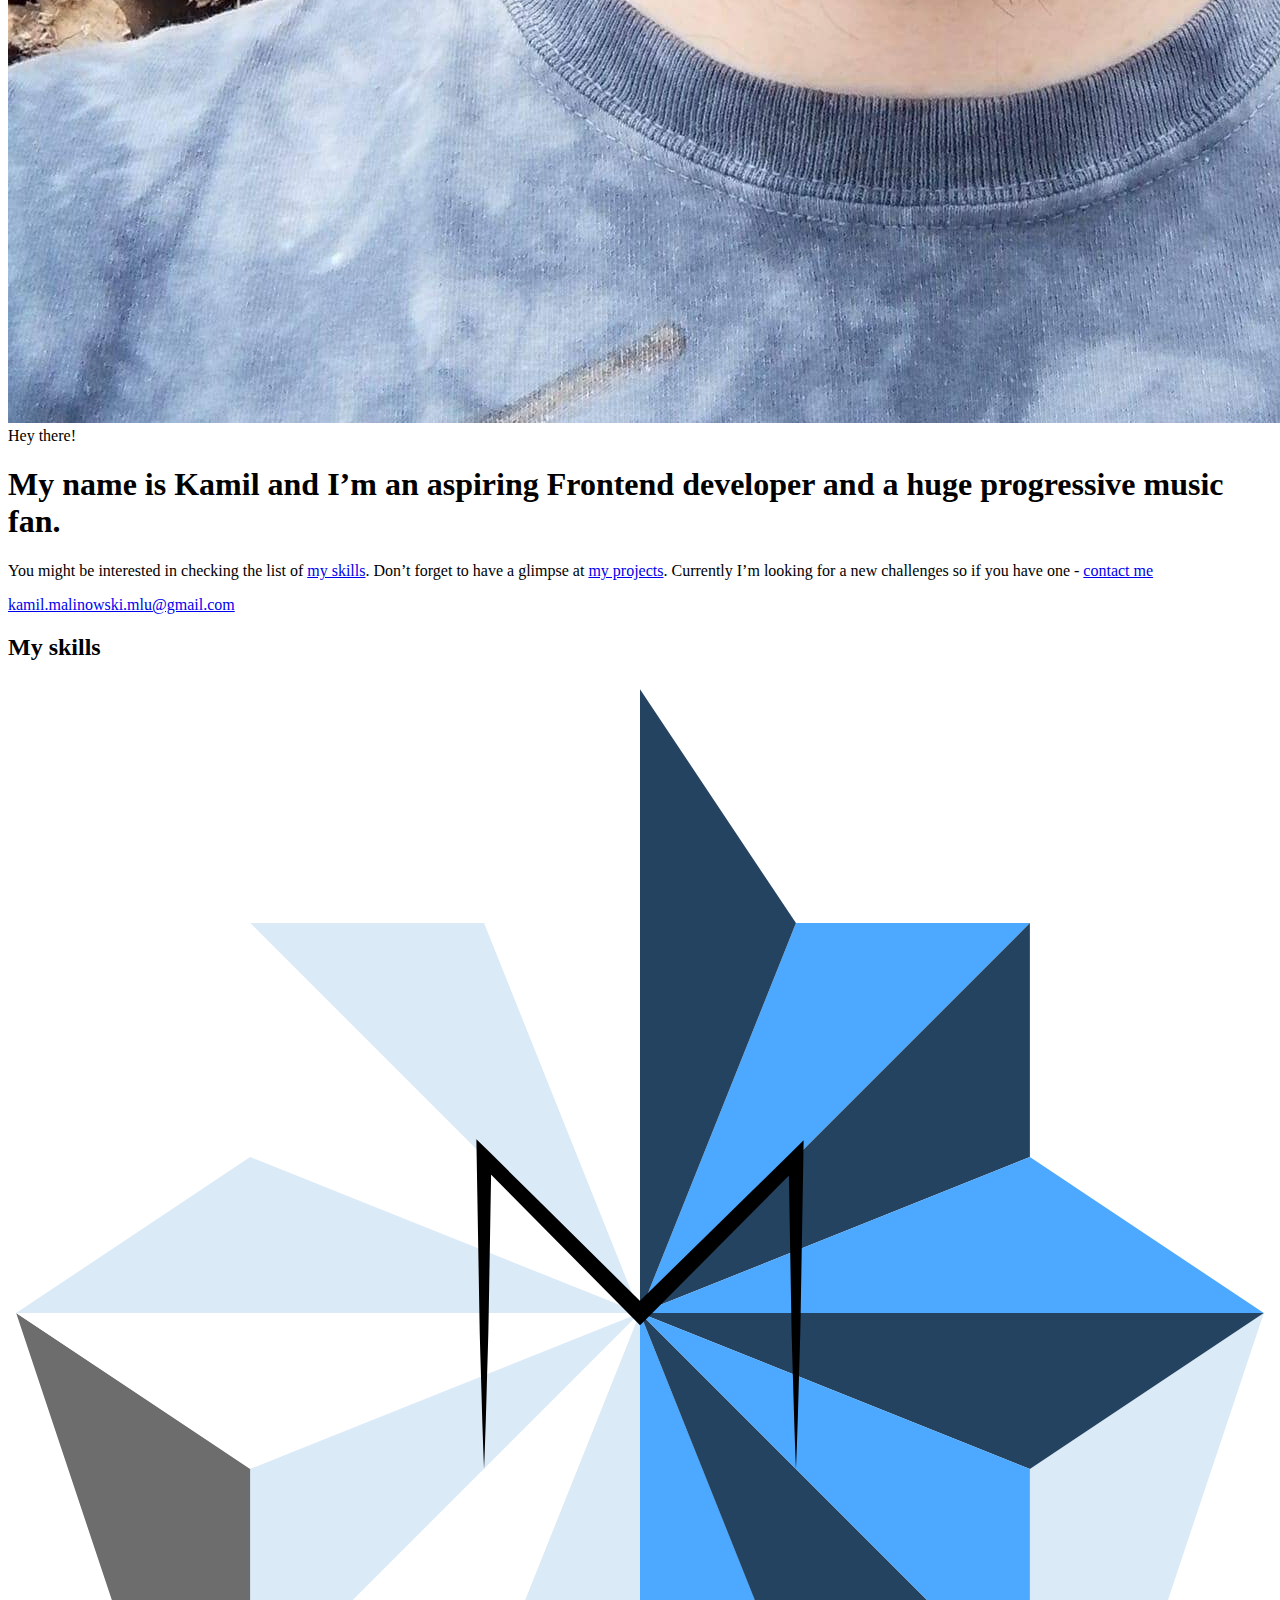
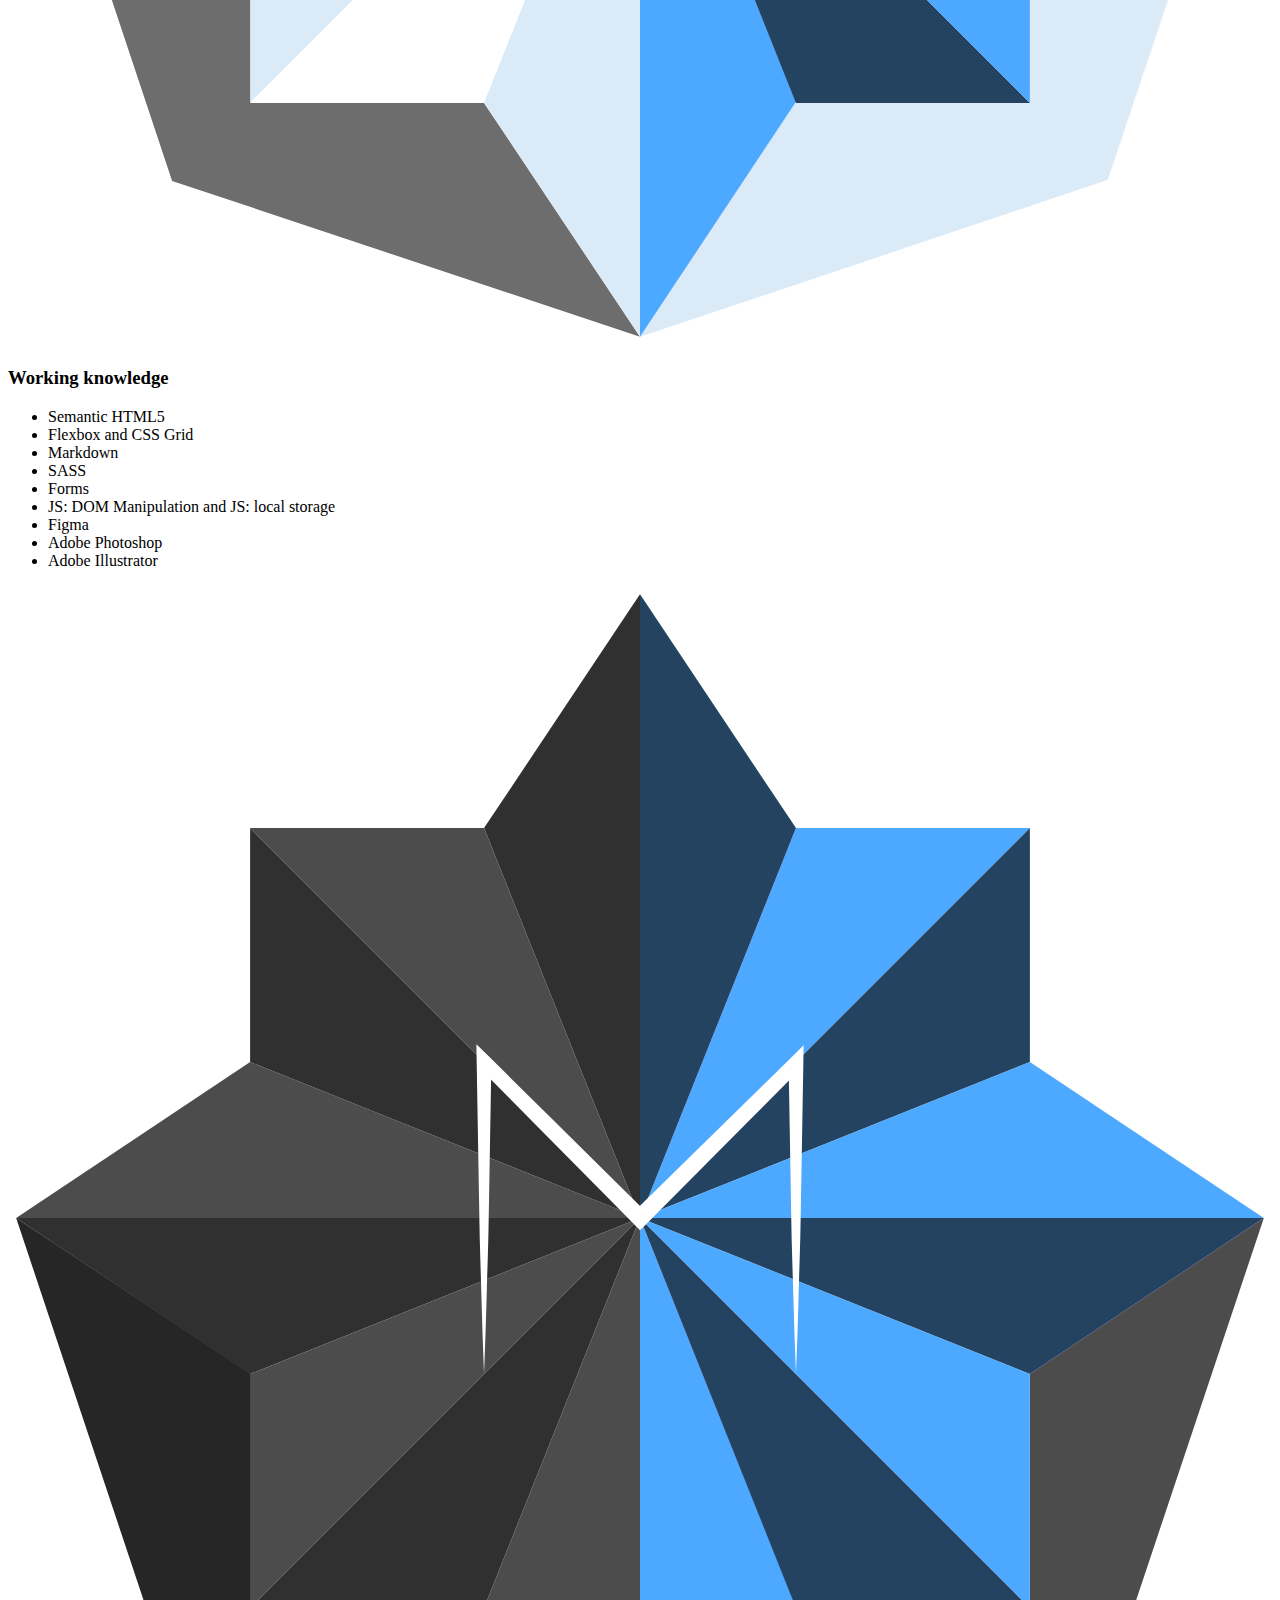
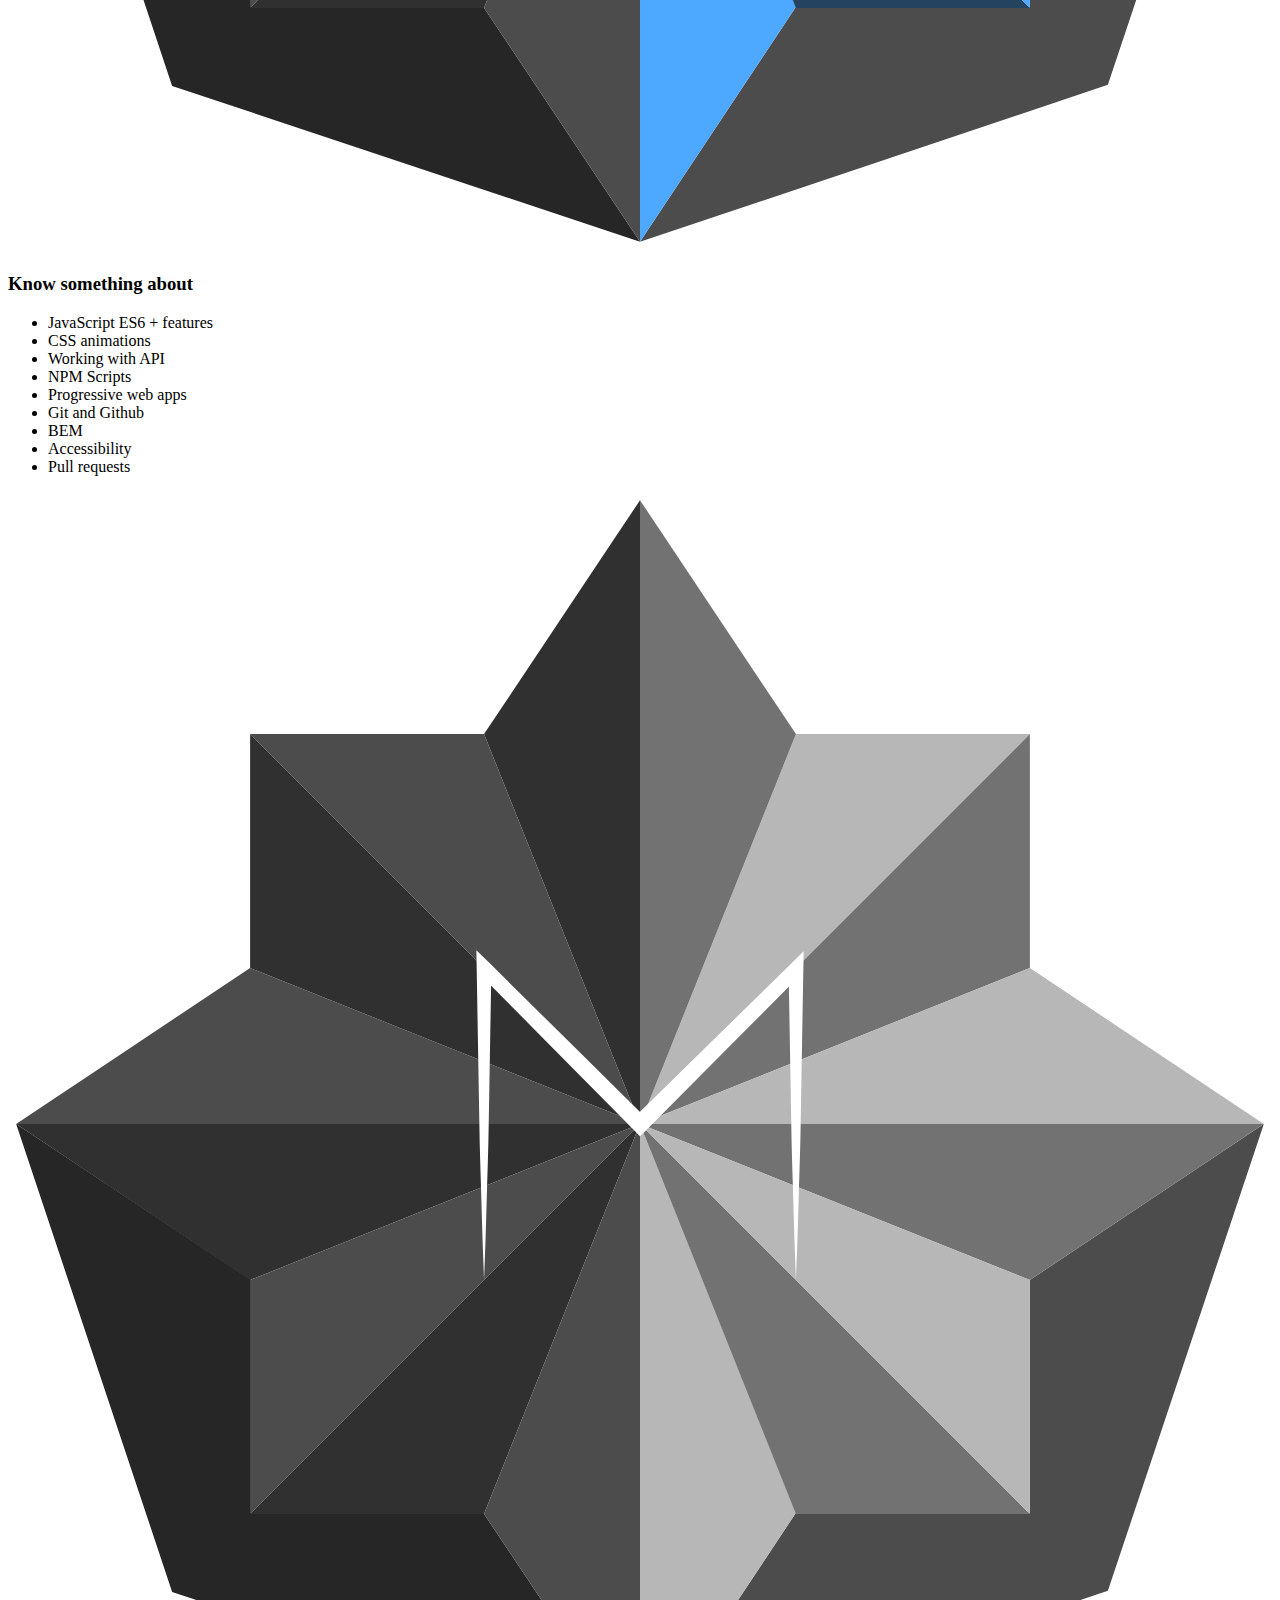
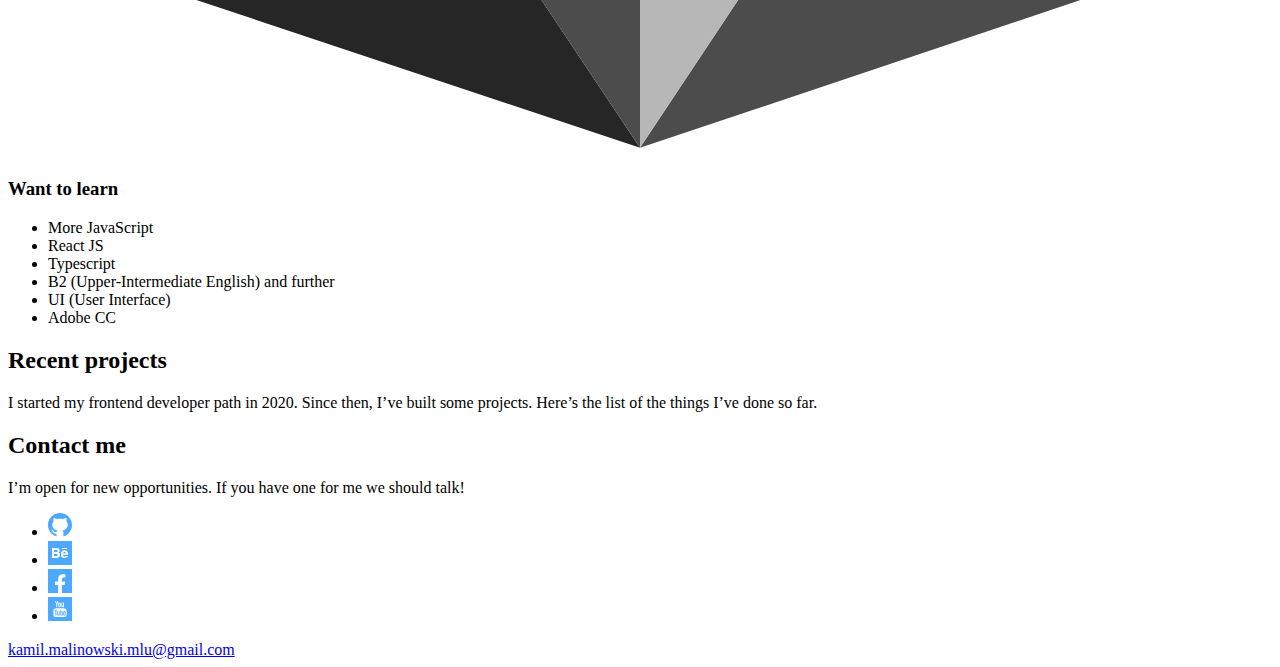
==== commit 4d85c004: "feat: update animation and skills" ====
--- a/src/pages/index.html
+++ b/src/pages/index.html
@@ -76,7 +76,8 @@
               <li class="skills-list__item">Forms</li>
               <li class="skills-list__item">JS: DOM Manipulation and JS: local storage</li>
               <li class="skills-list__item">Figma</li>
-
+              <li class="skills-list__item">Adobe Photoshop</li>
+              <li class="skills-list__item">Adobe Illustrator</li>
             </ul>
           </article>
           <article class="skills-section">
@@ -96,8 +97,6 @@
               <li class="skills-list__item">BEM</li>
               <li class="skills-list__item">Accessibility</li>
               <li class="skills-list__item">Pull requests</li>
-              <li class="skills-list__item">Adobe Photoshop</li>
-              <li class="skills-list__item">Adobe Illustrator</li>
             </ul>
           </article>
           <article class="skills-section">
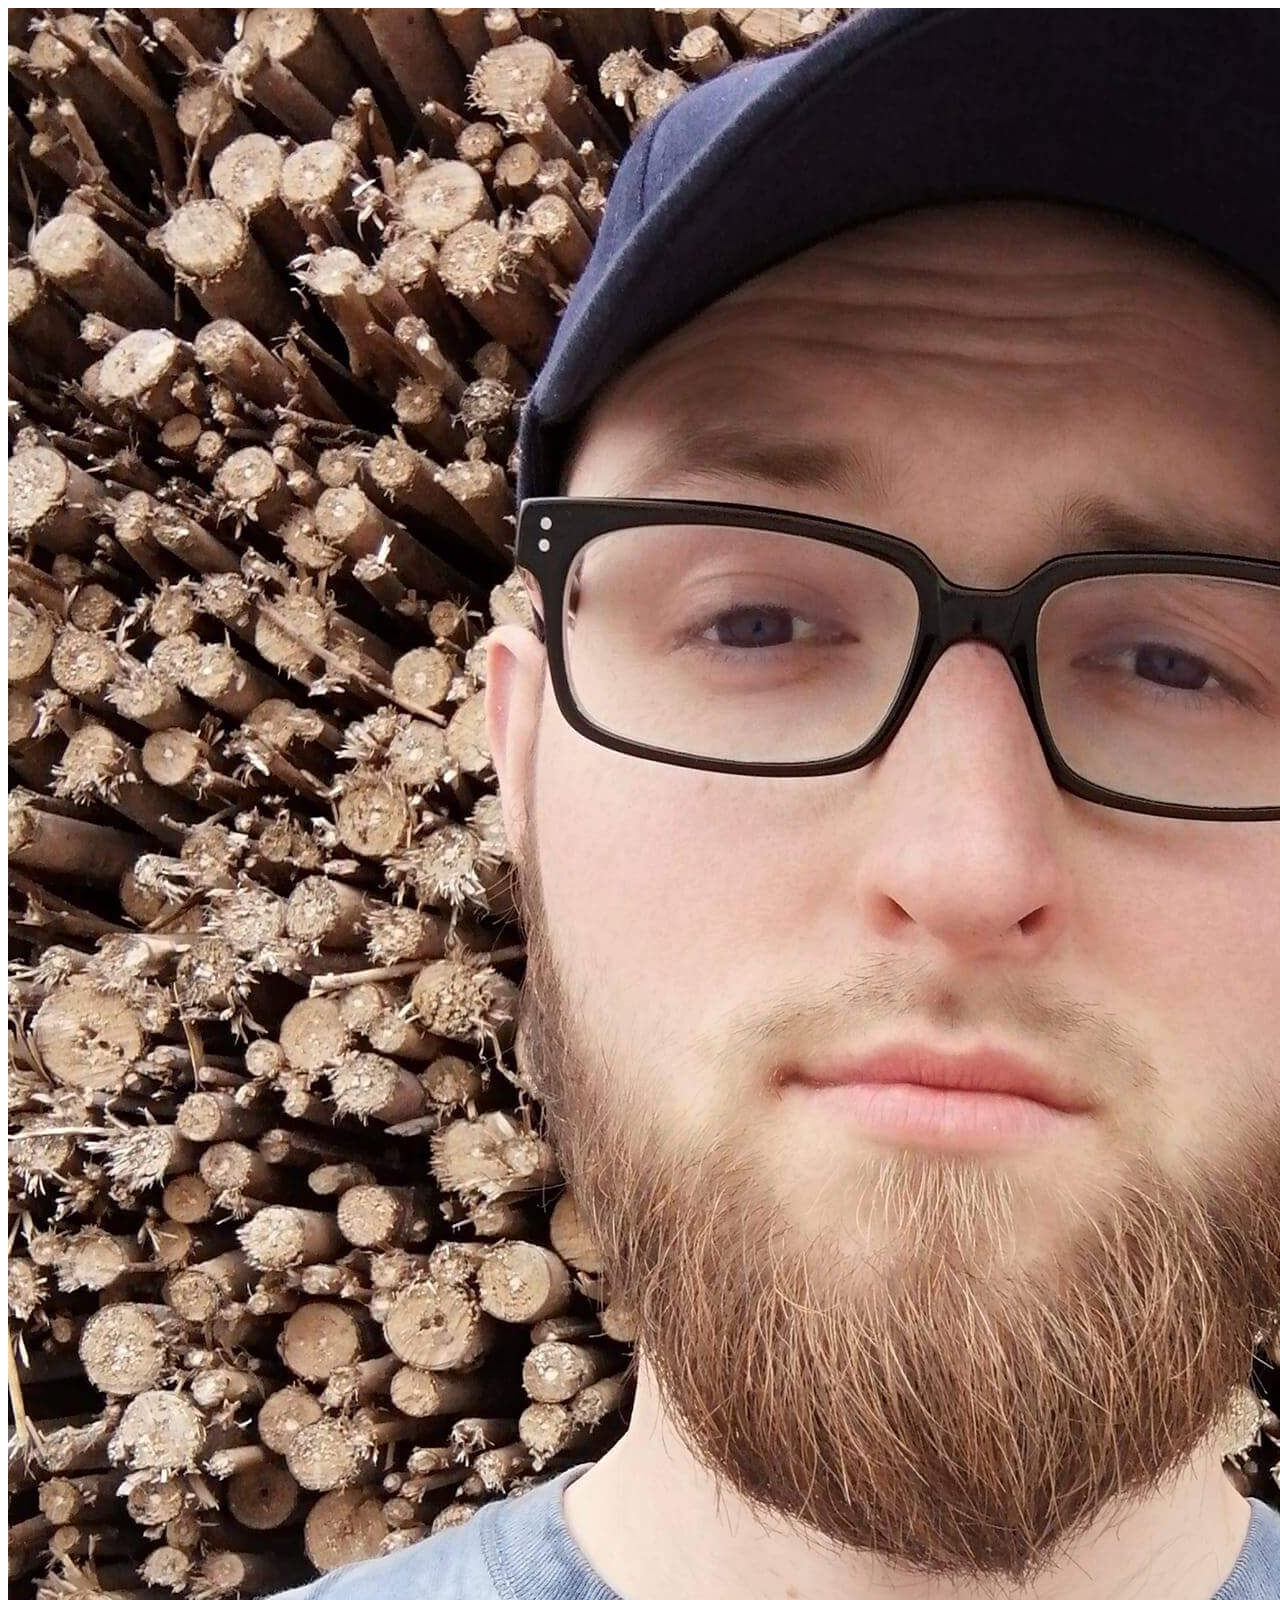
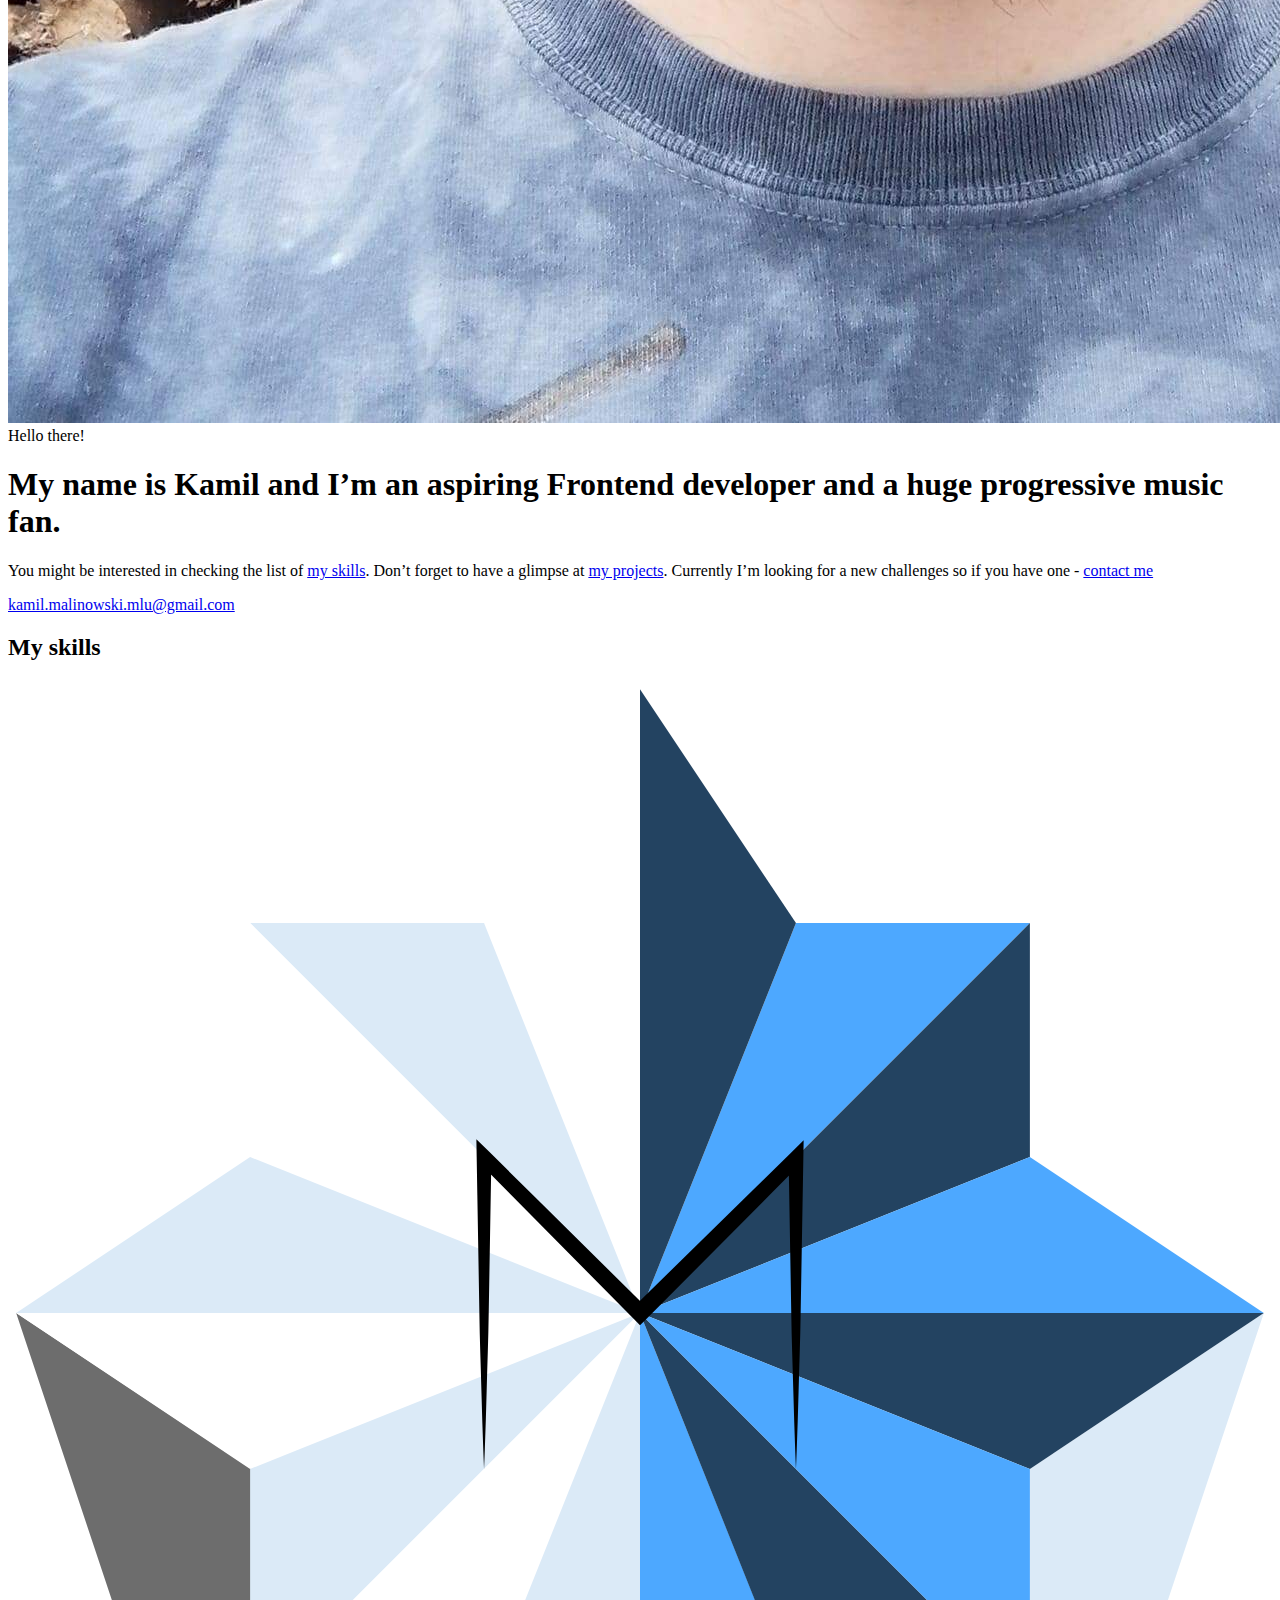
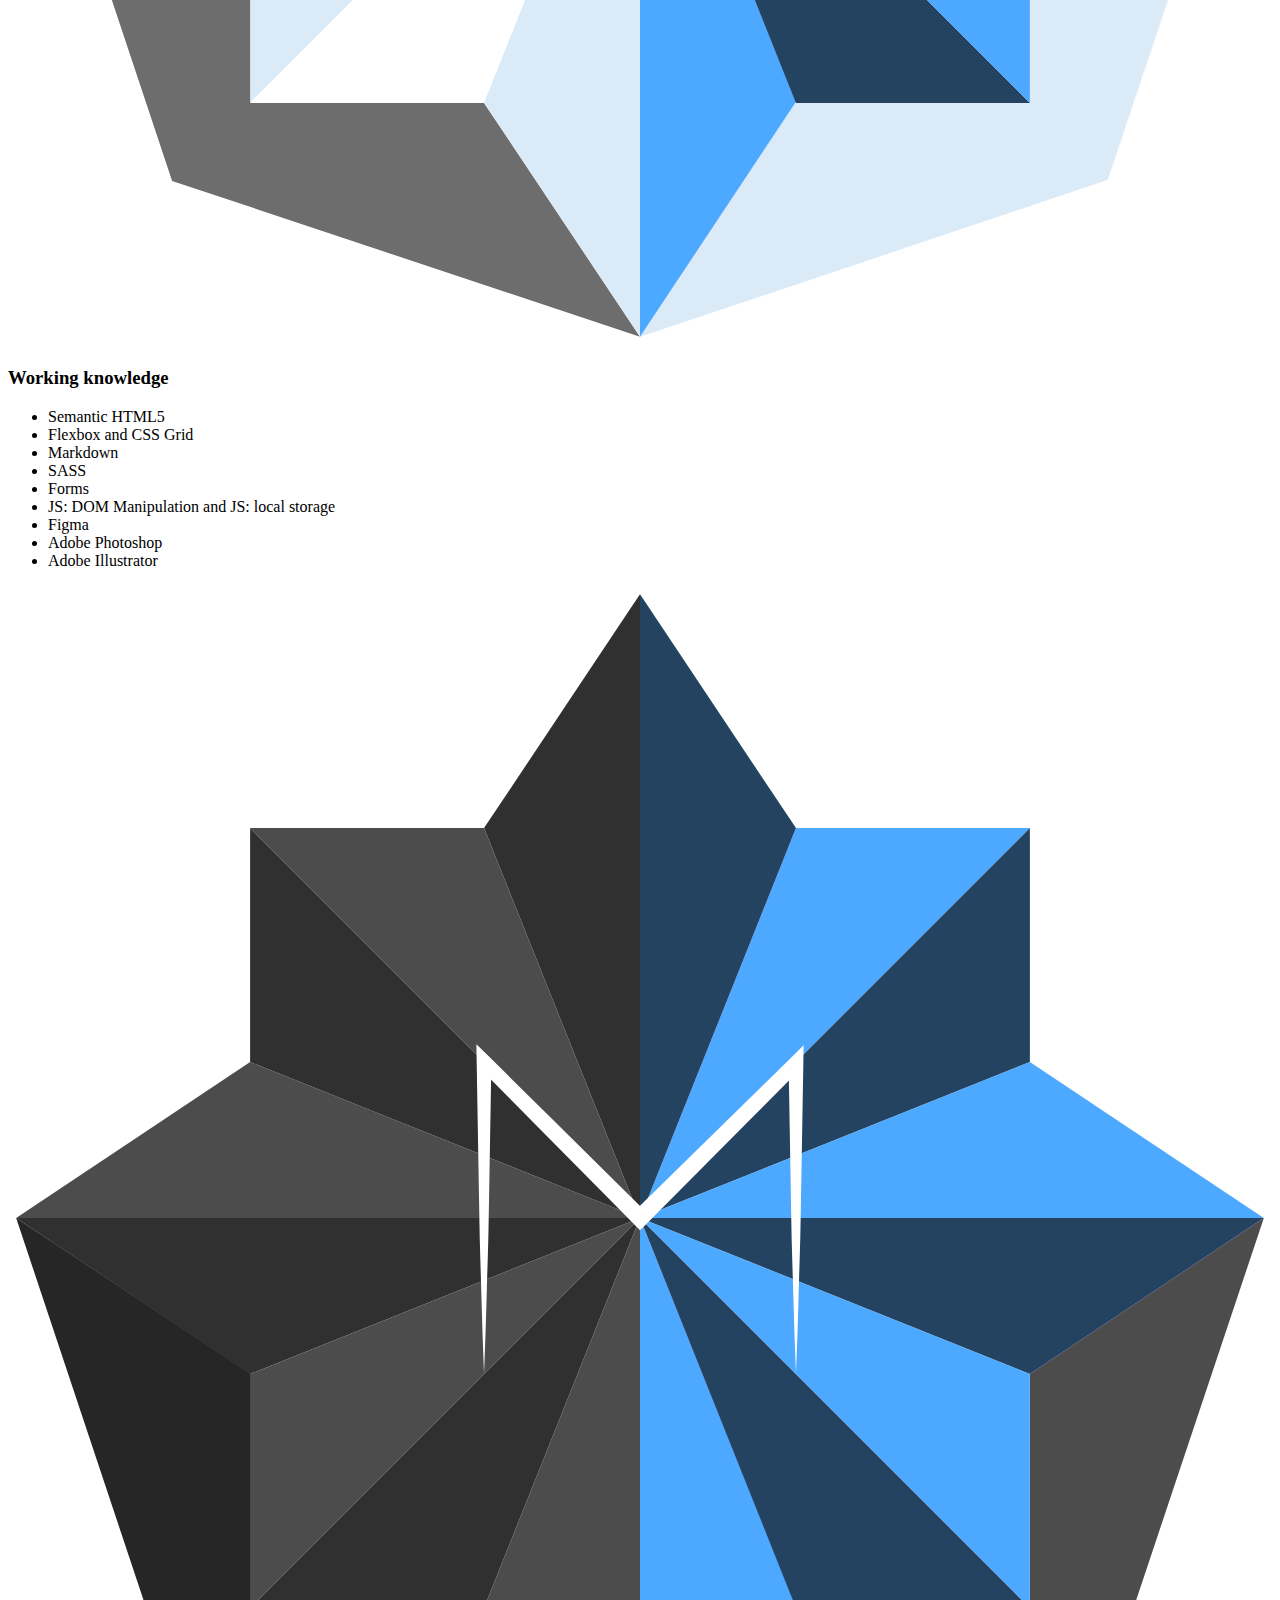
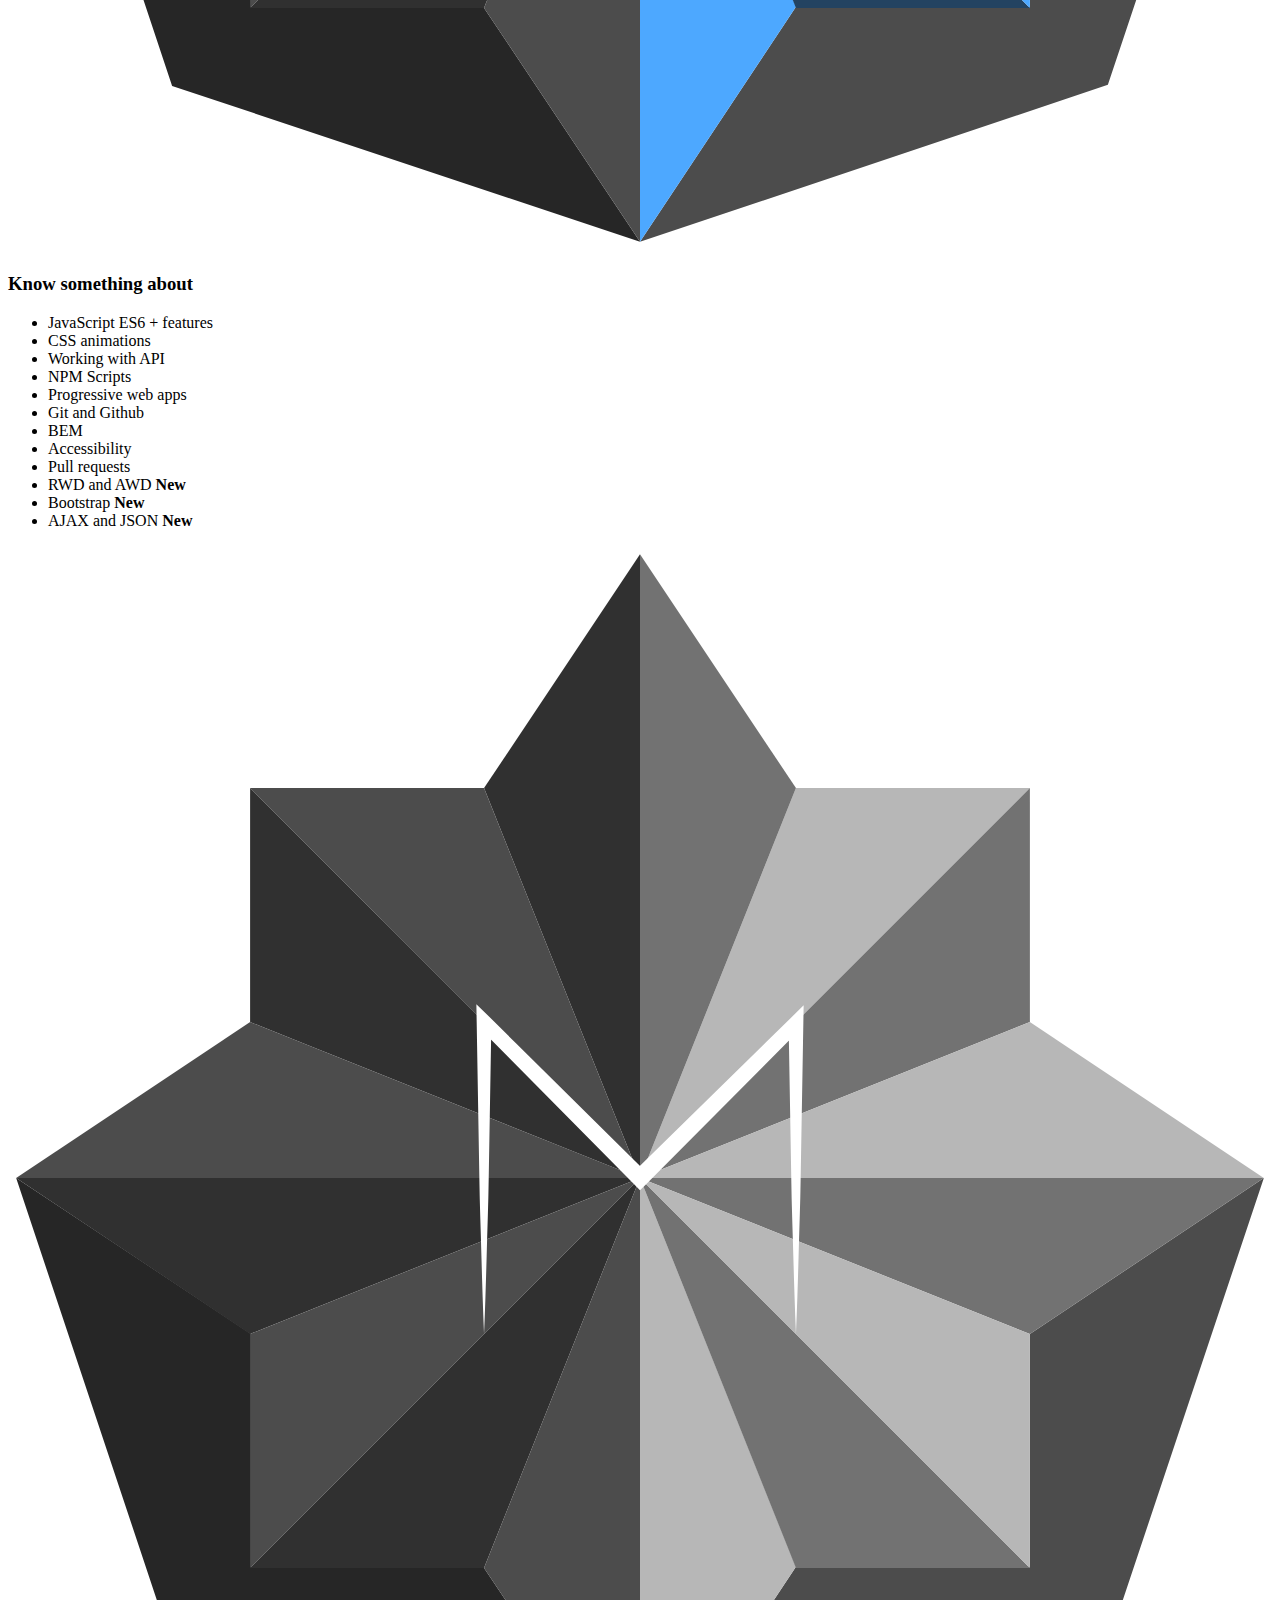
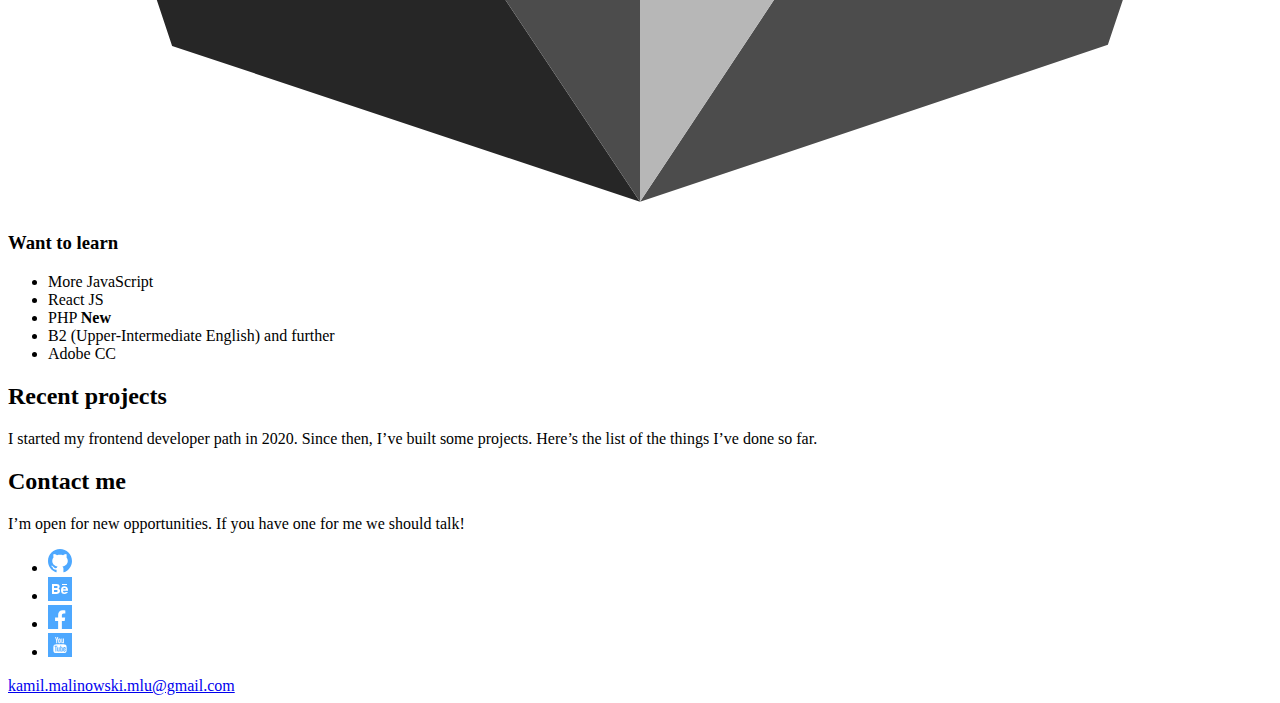
==== commit ef3ca2c4: "feat: update skills and add strong tag" ====
--- a/src/pages/index.html
+++ b/src/pages/index.html
@@ -29,7 +29,7 @@
             alt="Kamil's WTF photo"
           />
           <span class="hero__hello hero__hello--special">
-            Hey there!
+            Hello there!
           </span>
         </div>
         <div class="hero__description">
@@ -97,6 +97,9 @@
               <li class="skills-list__item">BEM</li>
               <li class="skills-list__item">Accessibility</li>
               <li class="skills-list__item">Pull requests</li>
+              <li class="skills-list__item">RWD and AWD <strong class="skills-list__item--news"> New</strong></li>
+              <li class="skills-list__item">Bootstrap <strong class="skills-list__item--news"> New</strong></li>
+              <li class="skills-list__item">AJAX and JSON <strong class="skills-list__item--news"> New</strong></li>
             </ul>
           </article>
           <article class="skills-section">
@@ -109,9 +112,8 @@
             <ul class="skills-list skills-list--full">
               <li class="skills-list__item">More JavaScript</li>
               <li class="skills-list__item">React JS</li>
-              <li class="skills-list__item">Typescript</li>
+              <li class="skills-list__item">PHP <strong class="skills-list__item--news"> New</strong></li>
               <li class="skills-list__item">B2 (Upper-Intermediate English) and further</li>
-              <li class="skills-list__item">UI (User Interface)</li>
               <li class="skills-list__item">Adobe CC</li>
             </ul>
           </article>
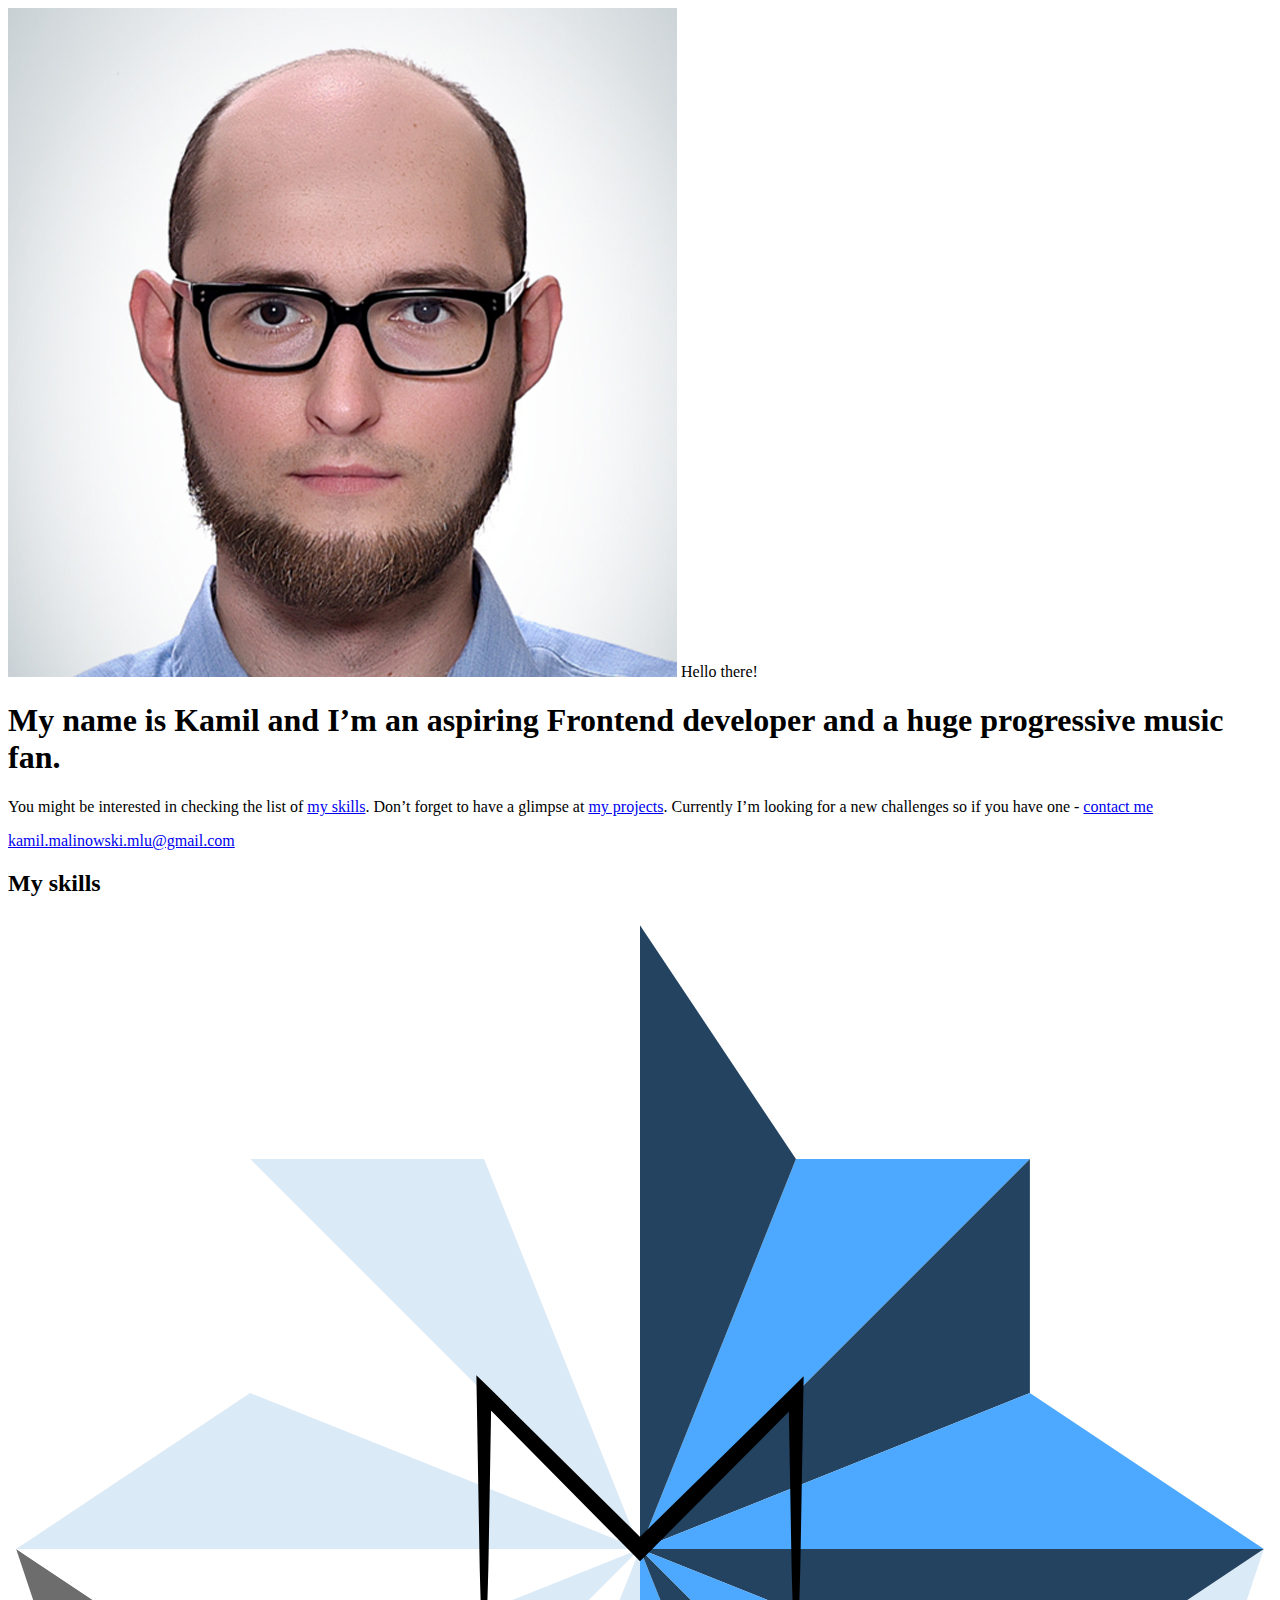
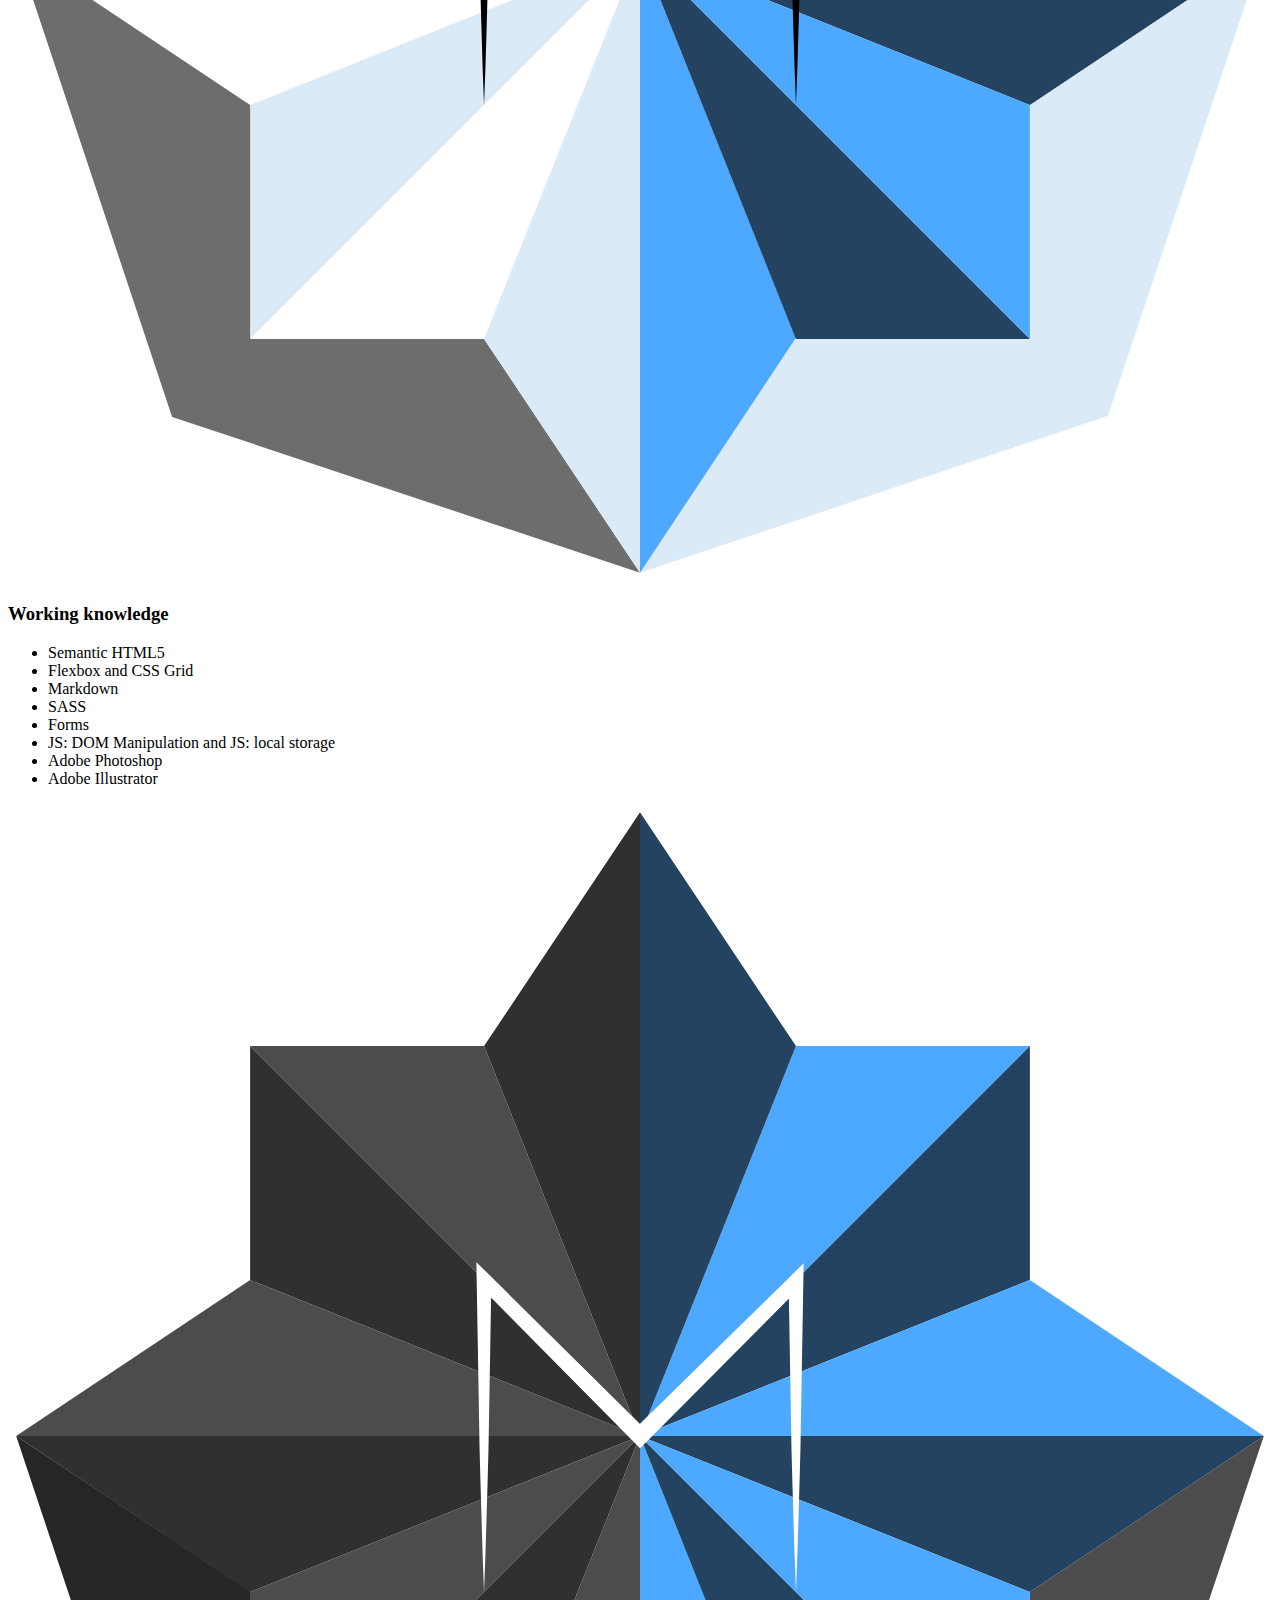
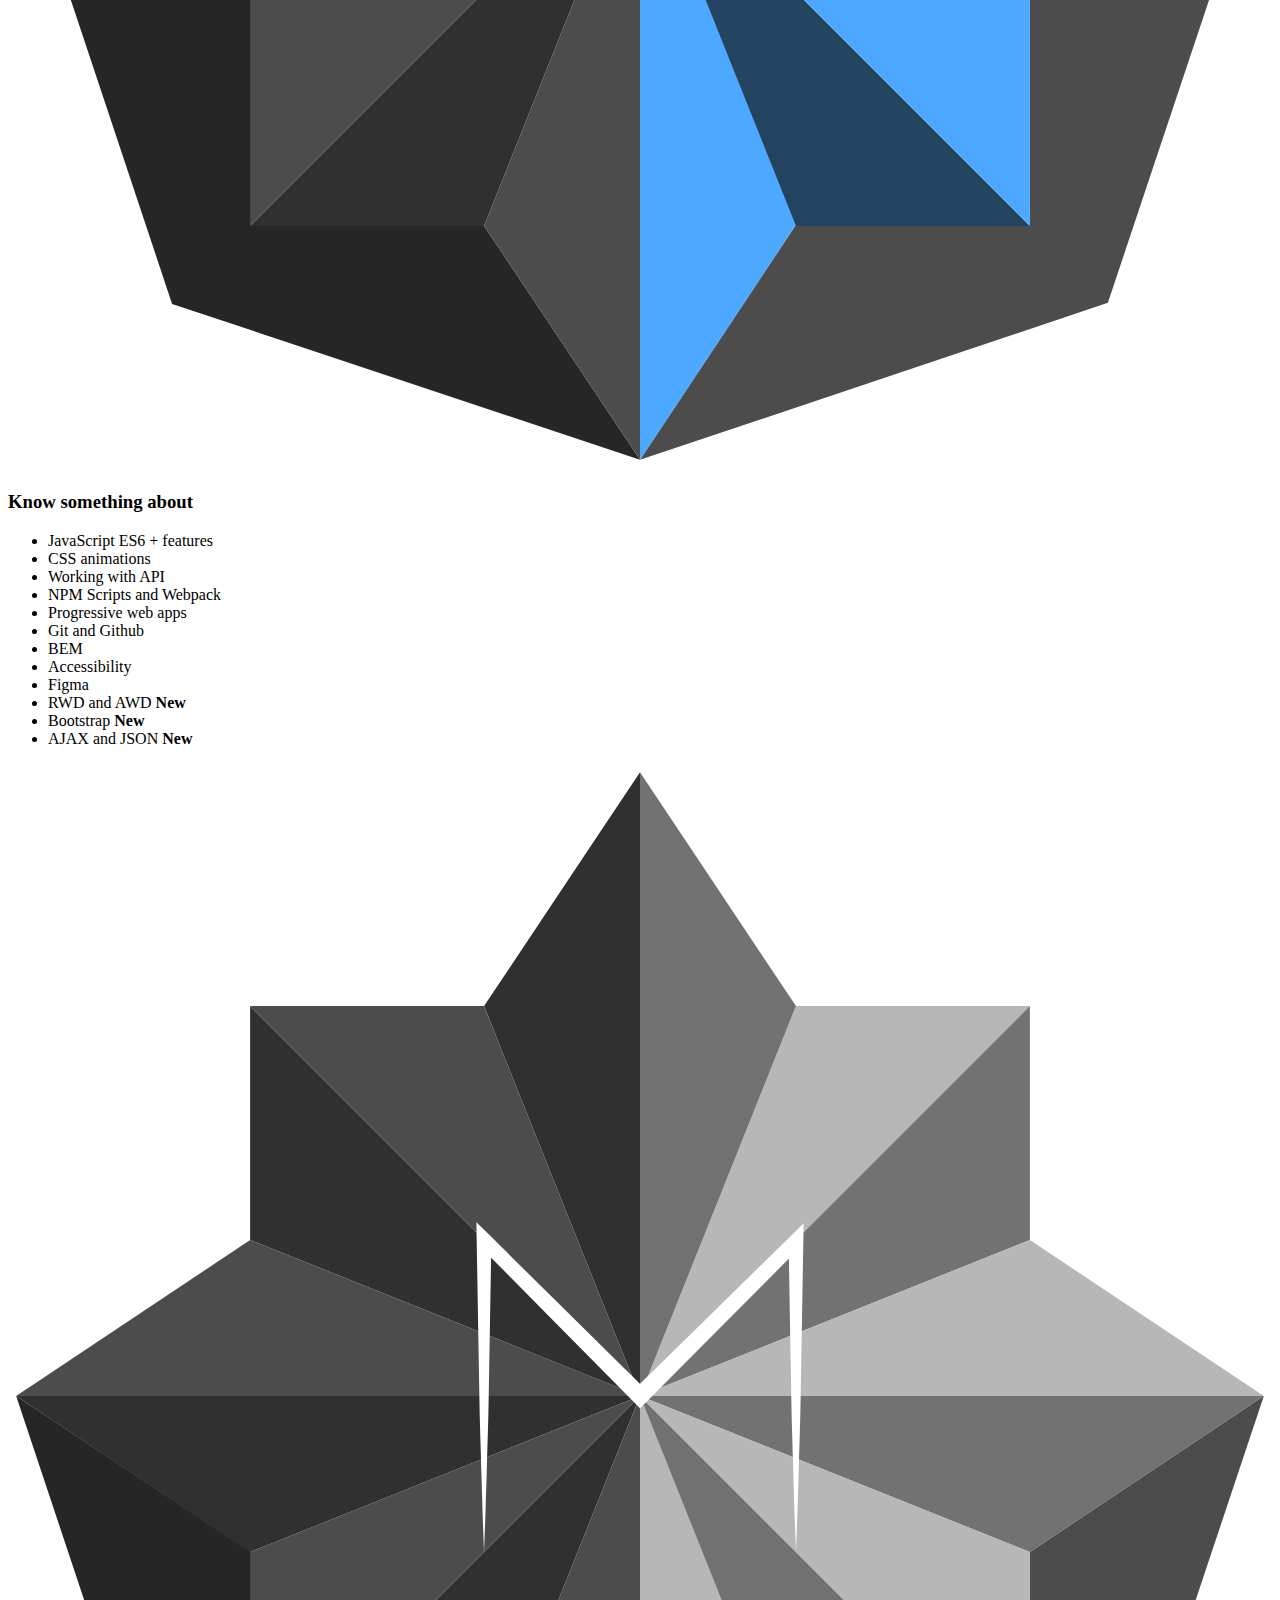
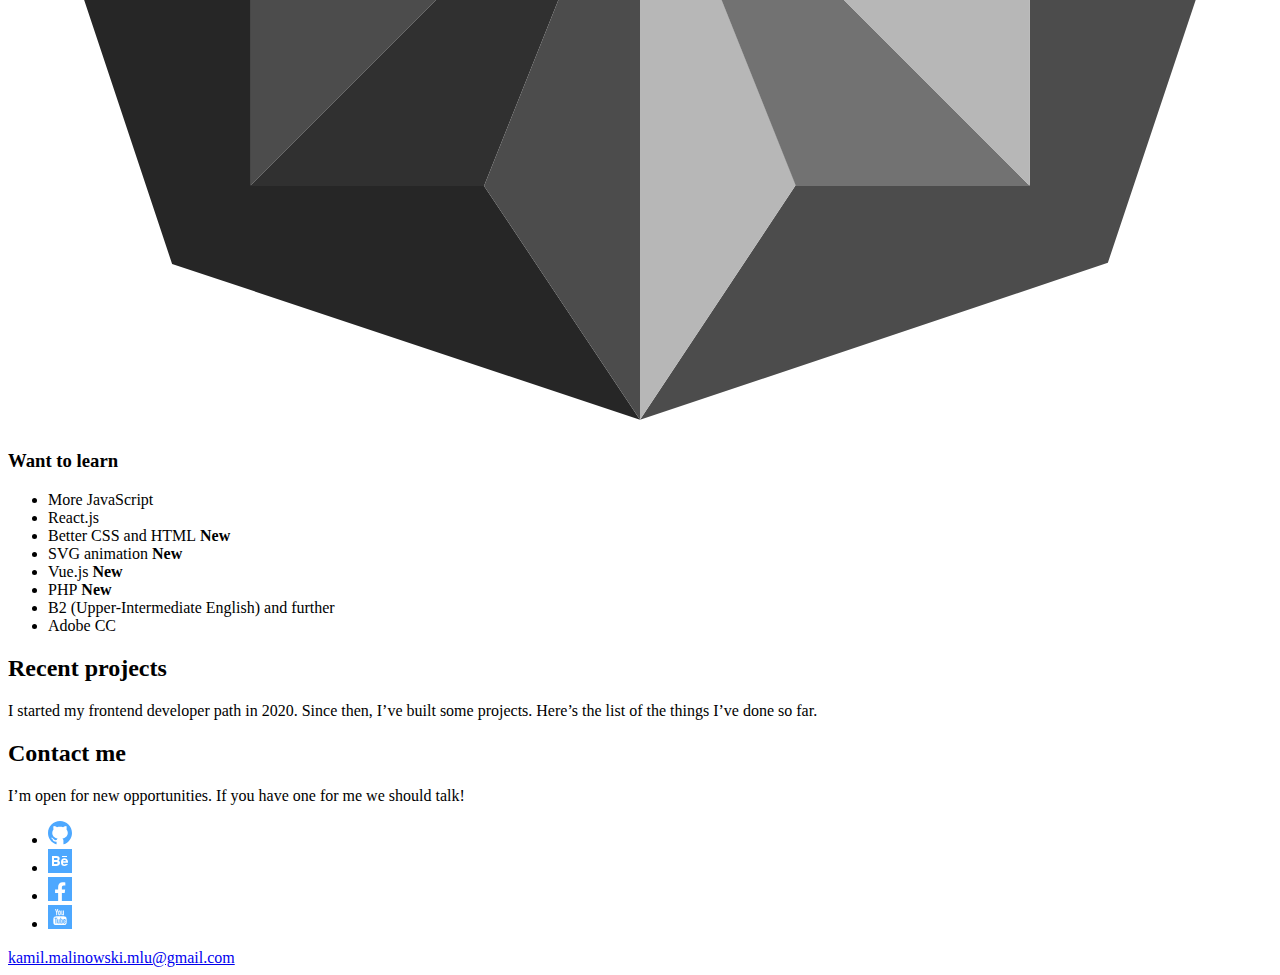
==== commit 158e6327: "feat: update skills" ====
--- a/src/pages/index.html
+++ b/src/pages/index.html
@@ -75,7 +75,6 @@
               <li class="skills-list__item">SASS</li>
               <li class="skills-list__item">Forms</li>
               <li class="skills-list__item">JS: DOM Manipulation and JS: local storage</li>
-              <li class="skills-list__item">Figma</li>
               <li class="skills-list__item">Adobe Photoshop</li>
               <li class="skills-list__item">Adobe Illustrator</li>
             </ul>
@@ -91,12 +90,12 @@
               <li class="skills-list__item">JavaScript ES6 + features</li>
               <li class="skills-list__item">CSS animations</li>
               <li class="skills-list__item">Working with API</li>
-              <li class="skills-list__item">NPM Scripts</li>
+              <li class="skills-list__item">NPM Scripts and Webpack</li>
               <li class="skills-list__item">Progressive web apps</li>
               <li class="skills-list__item">Git and Github</li>
               <li class="skills-list__item">BEM</li>
               <li class="skills-list__item">Accessibility</li>
-              <li class="skills-list__item">Pull requests</li>
+              <li class="skills-list__item">Figma</li>
               <li class="skills-list__item">RWD and AWD <strong class="skills-list__item--news"> New</strong></li>
               <li class="skills-list__item">Bootstrap <strong class="skills-list__item--news"> New</strong></li>
               <li class="skills-list__item">AJAX and JSON <strong class="skills-list__item--news"> New</strong></li>
@@ -111,8 +110,11 @@
             <h3 class="skills-section__header">Want to learn</h3>
             <ul class="skills-list skills-list--full">
               <li class="skills-list__item">More JavaScript</li>
-              <li class="skills-list__item">React JS</li>
-              <li class="skills-list__item">PHP <strong class="skills-list__item--news"> New</strong></li>
+              <li class="skills-list__item">React.js</li>
+              <li class="skills-list__item">Better CSS and HTML<strong class="skills-list__item--news"> New</strong></li>
+              <li class="skills-list__item">SVG animation<strong class="skills-list__item--news"> New</strong></li>
+              <li class="skills-list__item">Vue.js<strong class="skills-list__item--news"> New</strong></li>
+              <li class="skills-list__item">PHP<strong class="skills-list__item--news"> New</strong></li>
               <li class="skills-list__item">B2 (Upper-Intermediate English) and further</li>
               <li class="skills-list__item">Adobe CC</li>
             </ul>
